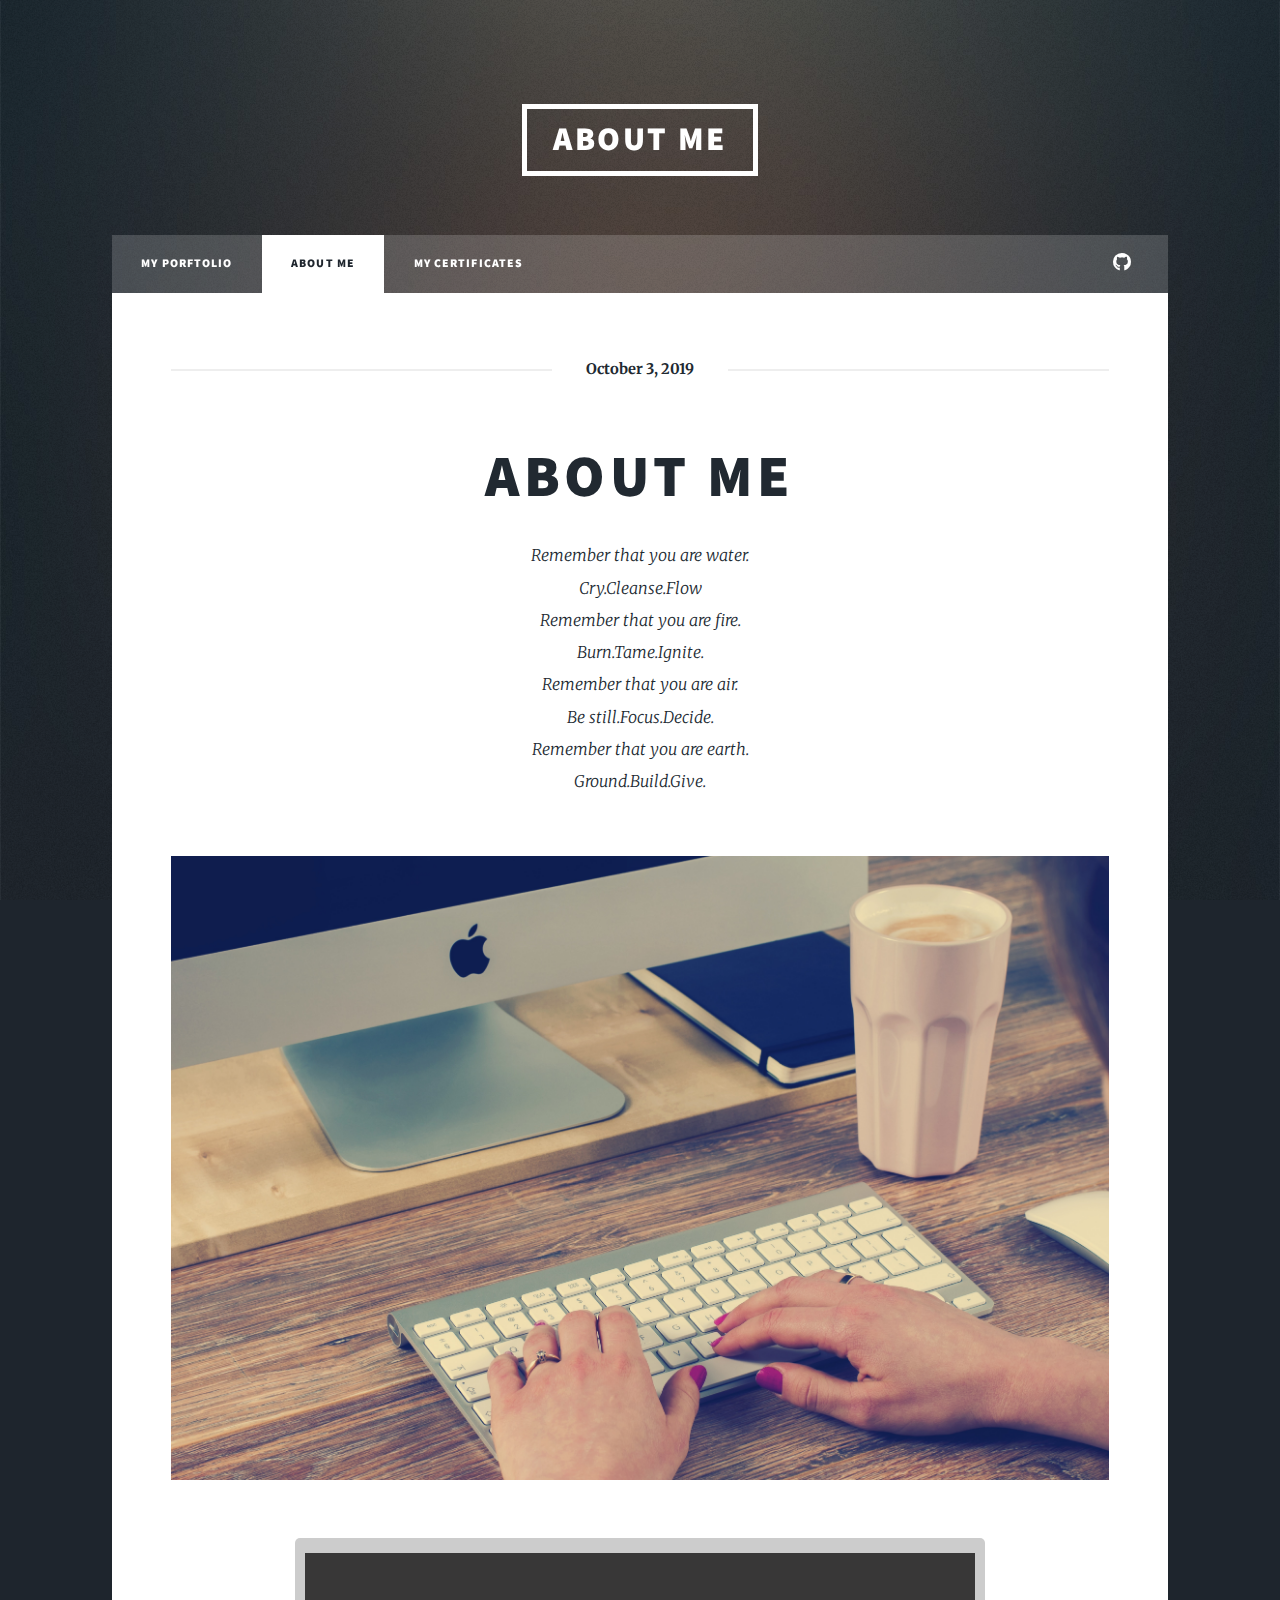
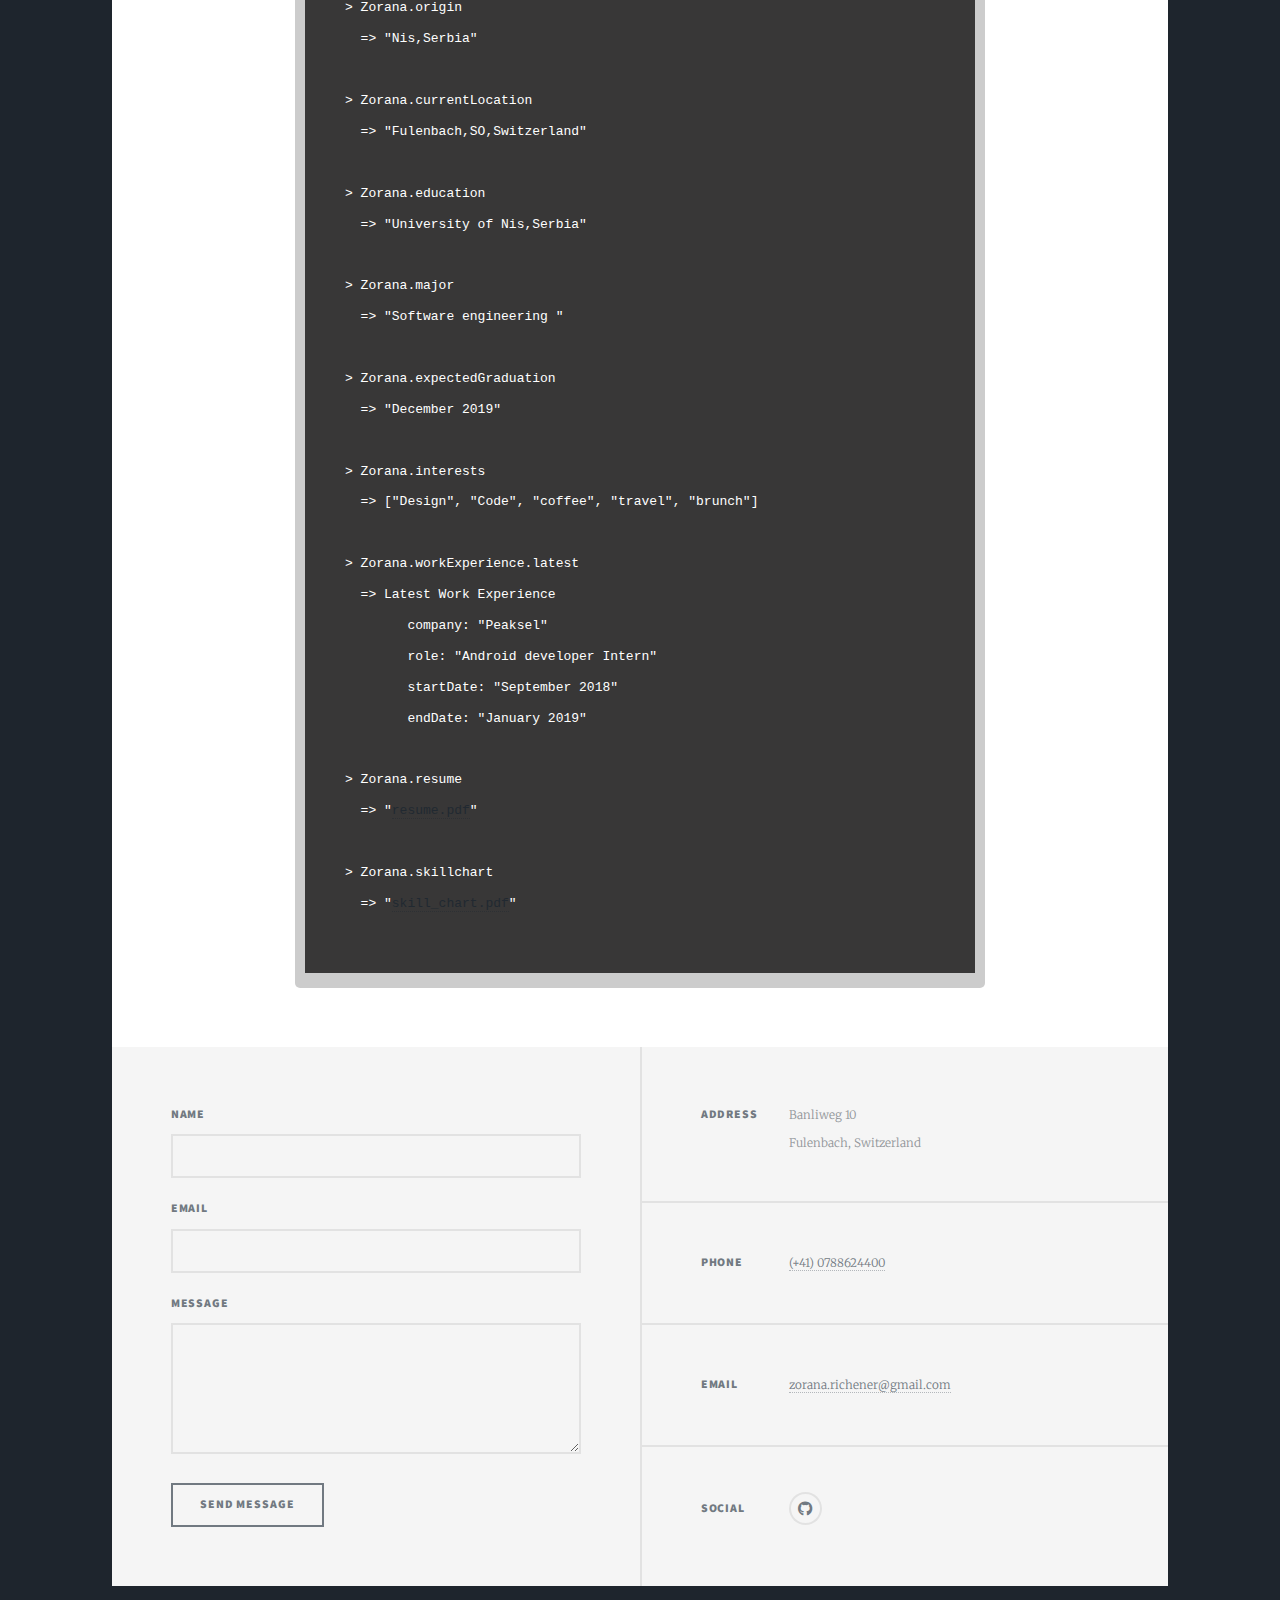
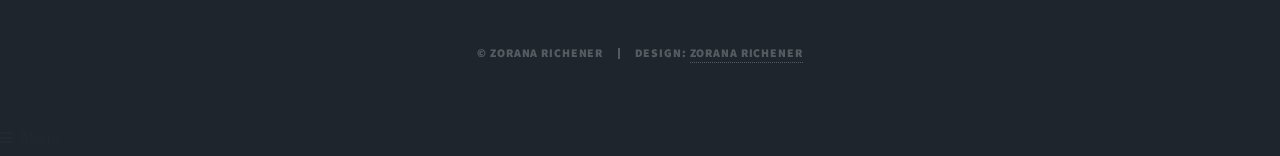
==== about_me.html @ 7bf9be94 "Add files via upload" ====
<!DOCTYPE HTML>

<html>
	<head>
		<title>About me</title>
		<meta charset="utf-8" />
		<meta name="viewport" content="width=device-width, initial-scale=1, user-scalable=no" />
		<link rel="stylesheet" href="assets/css/main.css" />
		<noscript><link rel="stylesheet" href="assets/css/noscript.css" /></noscript>
	</head>
	<body class="is-preload">

		<!-- Wrapper -->
			<div id="wrapper">

				<!-- Header -->
					<header id="header">
						<a href="index.html" class="logo">About me</a>
						
					</header>

				<!-- Nav -->
					<nav id="nav">
						<ul class="links">
							<li><a href="index.html">My Porftolio</a></li>
							<li class="active"><a href="about_me.html">About me</a></li>
							<li><a href="certificates.html">My certificates</a></li>
							
							
						</ul>
						<ul class="icons">
							
							<li><a href="https://github.com/ZoranaRichener" class="icon brands fa-github"><span class="label">GitHub</span></a></li>
						</ul>
					</nav>

				<!-- Main -->
					<div id="main">

						<!-- Post -->
							<section class="post">
								<header class="major">
									<span class="date">October 3, 2019</span>
									<h1>About me<br />
									</h1>
									
									<p>Remember that you are water.<br />
									Cry.Cleanse.Flow<br />
									Remember that you are fire.<br />
									Burn.Tame.Ignite.<br />
									Remember that you are air.<br />
									Be still.Focus.Decide.<br />
									Remember that you are earth.<br />
									Ground.Build.Give.<br />
									</p>
									
								</header>
								<div class="image main"><img src="images/main.jpg" alt="" /></div>
								
								
							   <!-- Console -->
					<div id="code">
						<div id="console">
							&gt; Zorana.origin<br/>
							<span class="answer">&nbsp;&nbsp;=&gt; "Nis,Serbia"<br/><br/></span>
							&gt; Zorana.currentLocation<br/>
							<span class="answer">&nbsp;&nbsp;=&gt; "Fulenbach,SO,Switzerland"<br/><br/></span>
							&gt; Zorana.education<br/>
							<span class="answer">&nbsp;&nbsp;=&gt; "University of Nis,Serbia"<br/><br/></span>
							&gt; Zorana.major<br/>
							<span class="answer">&nbsp;&nbsp;=&gt; "Software engineering "<br/><br/></span>
							&gt; Zorana.expectedGraduation<br/>
							<span class="answer">&nbsp;&nbsp;=&gt; "December 2019"<br/><br/></span>
							&gt; Zorana.interests<br/>
							<span class="answer">&nbsp;&nbsp;=&gt; ["Design", "Code", "coffee", "travel", "brunch"]<br/><br/></span>
							&gt; Zorana.workExperience.latest<br/>
							<span class="answer">&nbsp;&nbsp;=&gt; Latest Work Experience<br/>
												 &nbsp;&nbsp;&nbsp;&nbsp;&nbsp;&nbsp;&nbsp; company: "Peaksel"<br/>
												 &nbsp;&nbsp;&nbsp;&nbsp;&nbsp;&nbsp;&nbsp; role: "Android developer Intern"<br/>
												 &nbsp;&nbsp;&nbsp;&nbsp;&nbsp;&nbsp;&nbsp; startDate: "September 2018"<br/>
												 &nbsp;&nbsp;&nbsp;&nbsp;&nbsp;&nbsp;&nbsp; endDate: "January 2019"<br/>
							<br/></span>
							&gt; Zorana.resume<br/>
							<span class="answer">&nbsp;&nbsp;=&gt; "<a class="link" target="_blank" href="resume.pdf">resume.pdf</a>"<br/><br/></span>
							&gt; Zorana.skillchart<br/>
							<span class="answer">&nbsp;&nbsp;=&gt; "<a class="link" target="_blank" href="skillchartzoranarichener.pdf">skill_chart.pdf</a>"<br/><br/></span>
					
						</div>
					</div>
							</section>

				
							
							

			</div>

				<!-- Footer -->
					<footer id="footer">
						<section>
							<form method="post" action="#">
								<div class="fields">
									<div class="field">
										<label for="name">Name</label>
										<input type="text" name="name" id="name" />
									</div>
									<div class="field">
										<label for="email">Email</label>
										<input type="text" name="email" id="email" />
									</div>
									<div class="field">
										<label for="message">Message</label>
										<textarea name="message" id="message" rows="3"></textarea>
									</div>
								</div>
								<ul class="actions">
									<li><input type="submit" value="Send Message" /></li>
								</ul>
							</form>
						</section>
						<section class="split contact">
							<section class="alt">
								<h3>Address</h3>
								<p>Banliweg 10<br />
								Fulenbach, Switzerland</p>
							</section>
							<section>
								<h3>Phone</h3>
								<p><a href="#">(+41) 0788624400</a></p>
							</section>
							<section>
								<h3>Email</h3>
								<p><a href="#">zorana.richener@gmail.com</a></p>
							</section>
							<section>
								<h3>Social</h3>
								<ul class="icons alt">
									
							        <li><a href="https://github.com/ZoranaRichener" class="icon brands fa-github"><span class="label">GitHub</span></a></li>
								</ul>
							</section>
						</section>
					</footer>

				<!-- Copyright -->
					<div id="copyright">
						<ul><li>&copy; Zorana Richener</li><li>Design: <a href="#">Zorana Richener</a></li></ul>
					</div>

			</div>

		<!-- Scripts -->
			<script src="assets/js/jquery.min.js"></script>
			<script src="assets/js/jquery.scrollex.min.js"></script>
			<script src="assets/js/jquery.scrolly.min.js"></script>
			<script src="assets/js/browser.min.js"></script>
			<script src="assets/js/breakpoints.min.js"></script>
			<script src="assets/js/util.js"></script>
			<script src="assets/js/main.js"></script>

	</body>
</html>
---- assets/css/main.css ----
@import url(fontawesome-all.min.css);
@import url("https://fonts.googleapis.com/css?family=Merriweather:300,700,300italic,700italic|Source+Sans+Pro:900");



html, body, div, span, applet, object,
iframe, h1, h2, h3, h4, h5, h6, p, blockquote,
pre, a, abbr, acronym, address, big, cite,
code, del, dfn, em, img, ins, kbd, q, s, samp,
small, strike, strong, sub, sup, tt, var, b,
u, i, center, dl, dt, dd, ol, ul, li, fieldset,
form, label, legend, table, caption, tbody,
tfoot, thead, tr, th, td, article, aside,
canvas, details, embed, figure, figcaption,
footer, header, hgroup, menu, nav, output, ruby,
section, summary, time, mark, audio, video {
	margin: 0;
	padding: 0;
	border: 0;
	font-size: 100%;
	font: inherit;
	vertical-align: baseline;}

article, aside, details, figcaption, figure,
footer, header, hgroup, menu, nav, section {
	display: block;}

body {
	line-height: 1;
}

ol, ul {
	list-style: none;
}

blockquote, q {
	quotes: none;
}

	blockquote:before, blockquote:after, q:before, q:after {
		content: '';
		content: none;
	}

table {
	border-collapse: collapse;
	border-spacing: 0;
}

body {
	-webkit-text-size-adjust: none;
}

mark {
	background-color: transparent;
	color: inherit;
}

input::-moz-focus-inner {
	border: 0;
	padding: 0;
}


h2 {
  text-align: center;
}

input, select, textarea {
	-moz-appearance: none;
	-webkit-appearance: none;
	-ms-appearance: none;
	appearance: none;
}

/* Basic */

	@-ms-viewport {
		width: device-width;
	}

	body {
		-ms-overflow-style: scrollbar;
	}

	@media screen and (max-width: 480px) {

		html, body {
			min-width: 320px;
		}

	}

	html {
		box-sizing: border-box;
	}

	*, *:before, *:after {
		box-sizing: inherit;
	}

	body {
		background-color: #1e252d;
	}

		body.is-preload *, body.is-preload *:before, body.is-preload *:after {
			-moz-animation: none !important;
			-webkit-animation: none !important;
			-ms-animation: none !important;
			animation: none !important;
			-moz-transition: none !important;
			-webkit-transition: none !important;
			-ms-transition: none !important;
			transition: none !important;
		}

/* Type */

	html {
		font-size: 16pt;
	}

		@media screen and (max-width: 1680px) {

			html {
				font-size: 12pt;
			}

		}

		@media screen and (max-width: 1280px) {

			html {
				font-size: 11pt;
			}

		}

		@media screen and (max-width: 360px) {

			html {
				font-size: 10pt;
			}

		}

	body {
		color: #212931;
	}

	body, input, select, textarea {
		font-family: "Merriweather", Georgia, serif;
		font-weight: 300;
		font-size: 1rem;
		line-height: 2.375;
	}

	a {
		-moz-transition: color 0.2s ease-in-out, background-color 0.2s ease-in-out, border-color 0.2s ease-in-out, box-shadow 0.2s ease-in-out;
		-webkit-transition: color 0.2s ease-in-out, background-color 0.2s ease-in-out, border-color 0.2s ease-in-out, box-shadow 0.2s ease-in-out;
		-ms-transition: color 0.2s ease-in-out, background-color 0.2s ease-in-out, border-color 0.2s ease-in-out, box-shadow 0.2s ease-in-out;
		transition: color 0.2s ease-in-out, background-color 0.2s ease-in-out, border-color 0.2s ease-in-out, box-shadow 0.2s ease-in-out;
		border-bottom: dotted 1px;
		text-decoration: none;
	}

		a:hover {
			border-bottom-color: transparent;
		}

	strong, b {
		font-weight: 600;
	}

	em, i {
		font-style: italic;
	}

	p {
		text-align: justify;
		margin: 0 0 2rem 0;
	}

	h1, h2, h3, h4, h5, h6 {
		font-family: "Source Sans Pro", Helvetica, sans-serif;
		font-weight: 900;
		line-height: 1.5;
		letter-spacing: 0.075em;
		text-transform: uppercase;
		margin: 0 0 1rem 0;
	}

		h1 a, h2 a, h3 a, h4 a, h5 a, h6 a {
			border-bottom: 0;
			color: inherit;
			text-decoration: none;
		}

	h1 {
		font-size: 4rem;
		line-height: 1.1;
		margin: 0 0 2rem 0;
	}

	h2 {
		font-size: 1.75rem;
		line-height: 1.3;
		margin: 0 0 1.5rem 0;
	}

	h3 {
		font-size: 1.25rem;
		margin: 0 0 1.5rem 0;
	}

	h4 {
		font-size: 1rem;
	}

	h5 {
		font-size: 0.9rem;
	}

	h6 {
		font-size: 0.8rem;
	}

	sub {
		font-size: 0.8rem;
		position: relative;
		top: 0.5rem;
	}

	sup {
		font-size: 0.8rem;
		position: relative;
		top: -0.5rem;
	}

	blockquote {
		border-left: solid 4px;
		font-style: italic;
		margin: 0 0 2rem 0;
		padding: 0.5rem 0 0.5rem 2rem;
	}

	code {
		border: solid 2px;
		font-family: "Courier New", monospace;
		font-size: 0.9rem;
		margin: 0 0.25rem;
		padding: 0.25rem 0.65rem;
	}

	pre {
		-webkit-overflow-scrolling: touch;
		font-family: "Courier New", monospace;
		font-size: 0.9rem;
		margin: 0 0 2rem 0;
	}

		pre code {
			display: block;
			line-height: 1.75;
			padding: 1rem 1.5rem;
			overflow-x: auto;
		}

	hr {
		border: 0;
		border-bottom: solid 2px;
		margin: 3rem 0;
	}

		hr.major {
			margin: 5rem 0;
		}

	.align-left {
		text-align: left;
	}

	.align-center {
		text-align: center;
	}

	.align-right {
		text-align: right;
	}

	input, select, textarea {
		color: #212931;
	}

	a {
		color: #212931;
		border-bottom-color: rgba(33, 41, 49, 0.5);
	}

		a:hover {
			border-bottom-color: transparent;
			color: #18bfef !important;
		}

	strong, b {
		color: #212931;
	}

	h1, h2, h3, h4, h5, h6 {
		color: #212931;
	}

	blockquote {
		border-left-color: #eeeeee;
	}

	code {
		background: rgba(220, 220, 220, 0.25);
		border-color: #eeeeee;
	}

	hr {
		border-bottom-color: #eeeeee;
	}

/* Row */

	.row {
		display: flex;
		flex-wrap: wrap;
		box-sizing: border-box;
		align-items: stretch;
	}

		.row > * {
			box-sizing: border-box;
		}

		.row.gtr-uniform > * > :last-child {
			margin-bottom: 0;
		}

		.row.aln-left {
			justify-content: flex-start;
		}

		.row.aln-center {
			justify-content: center;
		}

		.row.aln-right {
			justify-content: flex-end;
		}

		.row.aln-top {
			align-items: flex-start;
		}

		.row.aln-middle {
			align-items: center;
		}

		.row.aln-bottom {
			align-items: flex-end;
		}

		.row > .imp {
			order: -1;
		}

		.row > .col-1 {
			width: 8.33333%;
		}

		.row > .off-1 {
			margin-left: 8.33333%;
		}

		.row > .col-2 {
			width: 16.66667%;
		}

		.row > .off-2 {
			margin-left: 16.66667%;
		}

		.row > .col-3 {
			width: 25%;
		}

		.row > .off-3 {
			margin-left: 25%;
		}

		.row > .col-4 {
			width: 33.33333%;
		}

		.row > .off-4 {
			margin-left: 33.33333%;
		}

		.row > .col-5 {
			width: 41.66667%;
		}

		.row > .off-5 {
			margin-left: 41.66667%;
		}

		.row > .col-6 {
			width: 50%;
		}

		.row > .off-6 {
			margin-left: 50%;
		}

		.row > .col-7 {
			width: 58.33333%;
		}

		.row > .off-7 {
			margin-left: 58.33333%;
		}

		.row > .col-8 {
			width: 66.66667%;
		}

		.row > .off-8 {
			margin-left: 66.66667%;
		}

		.row > .col-9 {
			width: 75%;
		}

		.row > .off-9 {
			margin-left: 75%;
		}

		.row > .col-10 {
			width: 83.33333%;
		}

		.row > .off-10 {
			margin-left: 83.33333%;
		}

		.row > .col-11 {
			width: 91.66667%;
		}

		.row > .off-11 {
			margin-left: 91.66667%;
		}

		.row > .col-12 {
			width: 100%;
		}

		.row > .off-12 {
			margin-left: 100%;
		}

		.row.gtr-0 {
			margin-top: 0;
			margin-left: 0rem;
		}

			.row.gtr-0 > * {
				padding: 0 0 0 0rem;
			}

			.row.gtr-0.gtr-uniform {
				margin-top: 0rem;
			}

				.row.gtr-0.gtr-uniform > * {
					padding-top: 0rem;
				}

		.row.gtr-25 {
			margin-top: 0;
			margin-left: -0.375rem;
		}

			.row.gtr-25 > * {
				padding: 0 0 0 0.375rem;
			}

			.row.gtr-25.gtr-uniform {
				margin-top: -0.375rem;
			}

				.row.gtr-25.gtr-uniform > * {
					padding-top: 0.375rem;
				}

		.row.gtr-50 {
			margin-top: 0;
			margin-left: -0.75rem;
		}

			.row.gtr-50 > * {
				padding: 0 0 0 0.75rem;
			}

			.row.gtr-50.gtr-uniform {
				margin-top: -0.75rem;
			}

				.row.gtr-50.gtr-uniform > * {
					padding-top: 0.75rem;
				}

		.row {
			margin-top: 0;
			margin-left: -1.5rem;
		}

			.row > * {
				padding: 0 0 0 1.5rem;
			}

			.row.gtr-uniform {
				margin-top: -1.5rem;
			}

				.row.gtr-uniform > * {
					padding-top: 1.5rem;
				}

		.row.gtr-150 {
			margin-top: 0;
			margin-left: -2.25rem;
		}

			.row.gtr-150 > * {
				padding: 0 0 0 2.25rem;
			}

			.row.gtr-150.gtr-uniform {
				margin-top: -2.25rem;
			}

				.row.gtr-150.gtr-uniform > * {
					padding-top: 2.25rem;
				}

		.row.gtr-200 {
			margin-top: 0;
			margin-left: -3rem;
		}

			.row.gtr-200 > * {
				padding: 0 0 0 3rem;
			}

			.row.gtr-200.gtr-uniform {
				margin-top: -3rem;
			}

				.row.gtr-200.gtr-uniform > * {
					padding-top: 3rem;
				}

		@media screen and (max-width: 1680px) {

			.row {
				display: flex;
				flex-wrap: wrap;
				box-sizing: border-box;
				align-items: stretch;
			}

				.row > * {
					box-sizing: border-box;
				}

				.row.gtr-uniform > * > :last-child {
					margin-bottom: 0;
				}

				.row.aln-left {
					justify-content: flex-start;
				}

				.row.aln-center {
					justify-content: center;
				}

				.row.aln-right {
					justify-content: flex-end;
				}

				.row.aln-top {
					align-items: flex-start;
				}

				.row.aln-middle {
					align-items: center;
				}

				.row.aln-bottom {
					align-items: flex-end;
				}

				.row > .imp-xlarge {
					order: -1;
				}

				.row > .col-1-xlarge {
					width: 8.33333%;
				}

				.row > .off-1-xlarge {
					margin-left: 8.33333%;
				}

				.row > .col-2-xlarge {
					width: 16.66667%;
				}

				.row > .off-2-xlarge {
					margin-left: 16.66667%;
				}

				.row > .col-3-xlarge {
					width: 25%;
				}

				.row > .off-3-xlarge {
					margin-left: 25%;
				}

				.row > .col-4-xlarge {
					width: 33.33333%;
				}

				.row > .off-4-xlarge {
					margin-left: 33.33333%;
				}

				.row > .col-5-xlarge {
					width: 41.66667%;
				}

				.row > .off-5-xlarge {
					margin-left: 41.66667%;
				}

				.row > .col-6-xlarge {
					width: 50%;
				}

				.row > .off-6-xlarge {
					margin-left: 50%;
				}

				.row > .col-7-xlarge {
					width: 58.33333%;
				}

				.row > .off-7-xlarge {
					margin-left: 58.33333%;
				}

				.row > .col-8-xlarge {
					width: 66.66667%;
				}

				.row > .off-8-xlarge {
					margin-left: 66.66667%;
				}

				.row > .col-9-xlarge {
					width: 75%;
				}

				.row > .off-9-xlarge {
					margin-left: 75%;
				}

				.row > .col-10-xlarge {
					width: 83.33333%;
				}

				.row > .off-10-xlarge {
					margin-left: 83.33333%;
				}

				.row > .col-11-xlarge {
					width: 91.66667%;
				}

				.row > .off-11-xlarge {
					margin-left: 91.66667%;
				}

				.row > .col-12-xlarge {
					width: 100%;
				}

				.row > .off-12-xlarge {
					margin-left: 100%;
				}

				.row.gtr-0 {
					margin-top: 0;
					margin-left: 0rem;
				}

					.row.gtr-0 > * {
						padding: 0 0 0 0rem;
					}

					.row.gtr-0.gtr-uniform {
						margin-top: 0rem;
					}

						.row.gtr-0.gtr-uniform > * {
							padding-top: 0rem;
						}

				.row.gtr-25 {
					margin-top: 0;
					margin-left: -0.375rem;
				}

					.row.gtr-25 > * {
						padding: 0 0 0 0.375rem;
					}

					.row.gtr-25.gtr-uniform {
						margin-top: -0.375rem;
					}

						.row.gtr-25.gtr-uniform > * {
							padding-top: 0.375rem;
						}

				.row.gtr-50 {
					margin-top: 0;
					margin-left: -0.75rem;
				}

					.row.gtr-50 > * {
						padding: 0 0 0 0.75rem;
					}

					.row.gtr-50.gtr-uniform {
						margin-top: -0.75rem;
					}

						.row.gtr-50.gtr-uniform > * {
							padding-top: 0.75rem;
						}

				.row {
					margin-top: 0;
					margin-left: -1.5rem;
				}

					.row > * {
						padding: 0 0 0 1.5rem;
					}

					.row.gtr-uniform {
						margin-top: -1.5rem;
					}

						.row.gtr-uniform > * {
							padding-top: 1.5rem;
						}

				.row.gtr-150 {
					margin-top: 0;
					margin-left: -2.25rem;
				}

					.row.gtr-150 > * {
						padding: 0 0 0 2.25rem;
					}

					.row.gtr-150.gtr-uniform {
						margin-top: -2.25rem;
					}

						.row.gtr-150.gtr-uniform > * {
							padding-top: 2.25rem;
						}

				.row.gtr-200 {
					margin-top: 0;
					margin-left: -3rem;
				}

					.row.gtr-200 > * {
						padding: 0 0 0 3rem;
					}

					.row.gtr-200.gtr-uniform {
						margin-top: -3rem;
					}

						.row.gtr-200.gtr-uniform > * {
							padding-top: 3rem;
						}

		}

		@media screen and (max-width: 1280px) {

			.row {
				display: flex;
				flex-wrap: wrap;
				box-sizing: border-box;
				align-items: stretch;
			}

				.row > * {
					box-sizing: border-box;
				}

				.row.gtr-uniform > * > :last-child {
					margin-bottom: 0;
				}

				.row.aln-left {
					justify-content: flex-start;
				}

				.row.aln-center {
					justify-content: center;
				}

				.row.aln-right {
					justify-content: flex-end;
				}

				.row.aln-top {
					align-items: flex-start;
				}

				.row.aln-middle {
					align-items: center;
				}

				.row.aln-bottom {
					align-items: flex-end;
				}

				.row > .imp-large {
					order: -1;
				}

				.row > .col-1-large {
					width: 8.33333%;
				}

				.row > .off-1-large {
					margin-left: 8.33333%;
				}

				.row > .col-2-large {
					width: 16.66667%;
				}

				.row > .off-2-large {
					margin-left: 16.66667%;
				}

				.row > .col-3-large {
					width: 25%;
				}

				.row > .off-3-large {
					margin-left: 25%;
				}

				.row > .col-4-large {
					width: 33.33333%;
				}

				.row > .off-4-large {
					margin-left: 33.33333%;
				}

				.row > .col-5-large {
					width: 41.66667%;
				}

				.row > .off-5-large {
					margin-left: 41.66667%;
				}

				.row > .col-6-large {
					width: 50%;
				}

				.row > .off-6-large {
					margin-left: 50%;
				}

				.row > .col-7-large {
					width: 58.33333%;
				}

				.row > .off-7-large {
					margin-left: 58.33333%;
				}

				.row > .col-8-large {
					width: 66.66667%;
				}

				.row > .off-8-large {
					margin-left: 66.66667%;
				}

				.row > .col-9-large {
					width: 75%;
				}

				.row > .off-9-large {
					margin-left: 75%;
				}

				.row > .col-10-large {
					width: 83.33333%;
				}

				.row > .off-10-large {
					margin-left: 83.33333%;
				}

				.row > .col-11-large {
					width: 91.66667%;
				}

				.row > .off-11-large {
					margin-left: 91.66667%;
				}

				.row > .col-12-large {
					width: 100%;
				}

				.row > .off-12-large {
					margin-left: 100%;
				}

				.row.gtr-0 {
					margin-top: 0;
					margin-left: 0rem;
				}

					.row.gtr-0 > * {
						padding: 0 0 0 0rem;
					}

					.row.gtr-0.gtr-uniform {
						margin-top: 0rem;
					}

						.row.gtr-0.gtr-uniform > * {
							padding-top: 0rem;
						}

				.row.gtr-25 {
					margin-top: 0;
					margin-left: -0.375rem;
				}

					.row.gtr-25 > * {
						padding: 0 0 0 0.375rem;
					}

					.row.gtr-25.gtr-uniform {
						margin-top: -0.375rem;
					}

						.row.gtr-25.gtr-uniform > * {
							padding-top: 0.375rem;
						}

				.row.gtr-50 {
					margin-top: 0;
					margin-left: -0.75rem;
				}

					.row.gtr-50 > * {
						padding: 0 0 0 0.75rem;
					}

					.row.gtr-50.gtr-uniform {
						margin-top: -0.75rem;
					}

						.row.gtr-50.gtr-uniform > * {
							padding-top: 0.75rem;
						}

				.row {
					margin-top: 0;
					margin-left: -1.5rem;
				}

					.row > * {
						padding: 0 0 0 1.5rem;
					}

					.row.gtr-uniform {
						margin-top: -1.5rem;
					}

						.row.gtr-uniform > * {
							padding-top: 1.5rem;
						}

				.row.gtr-150 {
					margin-top: 0;
					margin-left: -2.25rem;
				}

					.row.gtr-150 > * {
						padding: 0 0 0 2.25rem;
					}

					.row.gtr-150.gtr-uniform {
						margin-top: -2.25rem;
					}

						.row.gtr-150.gtr-uniform > * {
							padding-top: 2.25rem;
						}

				.row.gtr-200 {
					margin-top: 0;
					margin-left: -3rem;
				}

					.row.gtr-200 > * {
						padding: 0 0 0 3rem;
					}

					.row.gtr-200.gtr-uniform {
						margin-top: -3rem;
					}

						.row.gtr-200.gtr-uniform > * {
							padding-top: 3rem;
						}

		}

		@media screen and (max-width: 980px) {

			.row {
				display: flex;
				flex-wrap: wrap;
				box-sizing: border-box;
				align-items: stretch;
			}

				.row > * {
					box-sizing: border-box;
				}

				.row.gtr-uniform > * > :last-child {
					margin-bottom: 0;
				}

				.row.aln-left {
					justify-content: flex-start;
				}

				.row.aln-center {
					justify-content: center;
				}

				.row.aln-right {
					justify-content: flex-end;
				}

				.row.aln-top {
					align-items: flex-start;
				}

				.row.aln-middle {
					align-items: center;
				}

				.row.aln-bottom {
					align-items: flex-end;
				}

				.row > .imp-medium {
					order: -1;
				}

				.row > .col-1-medium {
					width: 8.33333%;
				}

				.row > .off-1-medium {
					margin-left: 8.33333%;
				}

				.row > .col-2-medium {
					width: 16.66667%;
				}

				.row > .off-2-medium {
					margin-left: 16.66667%;
				}

				.row > .col-3-medium {
					width: 25%;
				}

				.row > .off-3-medium {
					margin-left: 25%;
				}

				.row > .col-4-medium {
					width: 33.33333%;
				}

				.row > .off-4-medium {
					margin-left: 33.33333%;
				}

				.row > .col-5-medium {
					width: 41.66667%;
				}

				.row > .off-5-medium {
					margin-left: 41.66667%;
				}

				.row > .col-6-medium {
					width: 50%;
				}

				.row > .off-6-medium {
					margin-left: 50%;
				}

				.row > .col-7-medium {
					width: 58.33333%;
				}

				.row > .off-7-medium {
					margin-left: 58.33333%;
				}

				.row > .col-8-medium {
					width: 66.66667%;
				}

				.row > .off-8-medium {
					margin-left: 66.66667%;
				}

				.row > .col-9-medium {
					width: 75%;
				}

				.row > .off-9-medium {
					margin-left: 75%;
				}

				.row > .col-10-medium {
					width: 83.33333%;
				}

				.row > .off-10-medium {
					margin-left: 83.33333%;
				}

				.row > .col-11-medium {
					width: 91.66667%;
				}

				.row > .off-11-medium {
					margin-left: 91.66667%;
				}

				.row > .col-12-medium {
					width: 100%;
				}

				.row > .off-12-medium {
					margin-left: 100%;
				}

				.row.gtr-0 {
					margin-top: 0;
					margin-left: 0rem;
				}

					.row.gtr-0 > * {
						padding: 0 0 0 0rem;
					}

					.row.gtr-0.gtr-uniform {
						margin-top: 0rem;
					}

						.row.gtr-0.gtr-uniform > * {
							padding-top: 0rem;
						}

				.row.gtr-25 {
					margin-top: 0;
					margin-left: -0.375rem;
				}

					.row.gtr-25 > * {
						padding: 0 0 0 0.375rem;
					}

					.row.gtr-25.gtr-uniform {
						margin-top: -0.375rem;
					}

						.row.gtr-25.gtr-uniform > * {
							padding-top: 0.375rem;
						}

				.row.gtr-50 {
					margin-top: 0;
					margin-left: -0.75rem;
				}

					.row.gtr-50 > * {
						padding: 0 0 0 0.75rem;
					}

					.row.gtr-50.gtr-uniform {
						margin-top: -0.75rem;
					}

						.row.gtr-50.gtr-uniform > * {
							padding-top: 0.75rem;
						}

				.row {
					margin-top: 0;
					margin-left: -1.5rem;
				}

					.row > * {
						padding: 0 0 0 1.5rem;
					}

					.row.gtr-uniform {
						margin-top: -1.5rem;
					}

						.row.gtr-uniform > * {
							padding-top: 1.5rem;
						}

				.row.gtr-150 {
					margin-top: 0;
					margin-left: -2.25rem;
				}

					.row.gtr-150 > * {
						padding: 0 0 0 2.25rem;
					}

					.row.gtr-150.gtr-uniform {
						margin-top: -2.25rem;
					}

						.row.gtr-150.gtr-uniform > * {
							padding-top: 2.25rem;
						}

				.row.gtr-200 {
					margin-top: 0;
					margin-left: -3rem;
				}

					.row.gtr-200 > * {
						padding: 0 0 0 3rem;
					}

					.row.gtr-200.gtr-uniform {
						margin-top: -3rem;
					}

						.row.gtr-200.gtr-uniform > * {
							padding-top: 3rem;
						}

		}

		@media screen and (max-width: 736px) {

			.row {
				display: flex;
				flex-wrap: wrap;
				box-sizing: border-box;
				align-items: stretch;
			}

				.row > * {
					box-sizing: border-box;
				}

				.row.gtr-uniform > * > :last-child {
					margin-bottom: 0;
				}

				.row.aln-left {
					justify-content: flex-start;
				}

				.row.aln-center {
					justify-content: center;
				}

				.row.aln-right {
					justify-content: flex-end;
				}

				.row.aln-top {
					align-items: flex-start;
				}

				.row.aln-middle {
					align-items: center;
				}

				.row.aln-bottom {
					align-items: flex-end;
				}

				.row > .imp-small {
					order: -1;
				}

				.row > .col-1-small {
					width: 8.33333%;
				}

				.row > .off-1-small {
					margin-left: 8.33333%;
				}

				.row > .col-2-small {
					width: 16.66667%;
				}

				.row > .off-2-small {
					margin-left: 16.66667%;
				}

				.row > .col-3-small {
					width: 25%;
				}

				.row > .off-3-small {
					margin-left: 25%;
				}

				.row > .col-4-small {
					width: 33.33333%;
				}

				.row > .off-4-small {
					margin-left: 33.33333%;
				}

				.row > .col-5-small {
					width: 41.66667%;
				}

				.row > .off-5-small {
					margin-left: 41.66667%;
				}

				.row > .col-6-small {
					width: 50%;
				}

				.row > .off-6-small {
					margin-left: 50%;
				}

				.row > .col-7-small {
					width: 58.33333%;
				}

				.row > .off-7-small {
					margin-left: 58.33333%;
				}

				.row > .col-8-small {
					width: 66.66667%;
				}

				.row > .off-8-small {
					margin-left: 66.66667%;
				}

				.row > .col-9-small {
					width: 75%;
				}

				.row > .off-9-small {
					margin-left: 75%;
				}

				.row > .col-10-small {
					width: 83.33333%;
				}

				.row > .off-10-small {
					margin-left: 83.33333%;
				}

				.row > .col-11-small {
					width: 91.66667%;
				}

				.row > .off-11-small {
					margin-left: 91.66667%;
				}

				.row > .col-12-small {
					width: 100%;
				}

				.row > .off-12-small {
					margin-left: 100%;
				}

				.row.gtr-0 {
					margin-top: 0;
					margin-left: 0rem;
				}

					.row.gtr-0 > * {
						padding: 0 0 0 0rem;
					}

					.row.gtr-0.gtr-uniform {
						margin-top: 0rem;
					}

						.row.gtr-0.gtr-uniform > * {
							padding-top: 0rem;
						}

				.row.gtr-25 {
					margin-top: 0;
					margin-left: -0.375rem;
				}

					.row.gtr-25 > * {
						padding: 0 0 0 0.375rem;
					}

					.row.gtr-25.gtr-uniform {
						margin-top: -0.375rem;
					}

						.row.gtr-25.gtr-uniform > * {
							padding-top: 0.375rem;
						}

				.row.gtr-50 {
					margin-top: 0;
					margin-left: -0.75rem;
				}

					.row.gtr-50 > * {
						padding: 0 0 0 0.75rem;
					}

					.row.gtr-50.gtr-uniform {
						margin-top: -0.75rem;
					}

						.row.gtr-50.gtr-uniform > * {
							padding-top: 0.75rem;
						}

				.row {
					margin-top: 0;
					margin-left: -1.5rem;
				}

					.row > * {
						padding: 0 0 0 1.5rem;
					}

					.row.gtr-uniform {
						margin-top: -1.5rem;
					}

						.row.gtr-uniform > * {
							padding-top: 1.5rem;
						}

				.row.gtr-150 {
					margin-top: 0;
					margin-left: -2.25rem;
				}

					.row.gtr-150 > * {
						padding: 0 0 0 2.25rem;
					}

					.row.gtr-150.gtr-uniform {
						margin-top: -2.25rem;
					}

						.row.gtr-150.gtr-uniform > * {
							padding-top: 2.25rem;
						}

				.row.gtr-200 {
					margin-top: 0;
					margin-left: -3rem;
				}

					.row.gtr-200 > * {
						padding: 0 0 0 3rem;
					}

					.row.gtr-200.gtr-uniform {
						margin-top: -3rem;
					}

						.row.gtr-200.gtr-uniform > * {
							padding-top: 3rem;
						}

		}

		@media screen and (max-width: 480px) {

			.row {
				display: flex;
				flex-wrap: wrap;
				box-sizing: border-box;
				align-items: stretch;
			}

				.row > * {
					box-sizing: border-box;
				}

				.row.gtr-uniform > * > :last-child {
					margin-bottom: 0;
				}

				.row.aln-left {
					justify-content: flex-start;
				}

				.row.aln-center {
					justify-content: center;
				}

				.row.aln-right {
					justify-content: flex-end;
				}

				.row.aln-top {
					align-items: flex-start;
				}

				.row.aln-middle {
					align-items: center;
				}

				.row.aln-bottom {
					align-items: flex-end;
				}

				.row > .imp-xsmall {
					order: -1;
				}

				.row > .col-1-xsmall {
					width: 8.33333%;
				}

				.row > .off-1-xsmall {
					margin-left: 8.33333%;
				}

				.row > .col-2-xsmall {
					width: 16.66667%;
				}

				.row > .off-2-xsmall {
					margin-left: 16.66667%;
				}

				.row > .col-3-xsmall {
					width: 25%;
				}

				.row > .off-3-xsmall {
					margin-left: 25%;
				}

				.row > .col-4-xsmall {
					width: 33.33333%;
				}

				.row > .off-4-xsmall {
					margin-left: 33.33333%;
				}

				.row > .col-5-xsmall {
					width: 41.66667%;
				}

				.row > .off-5-xsmall {
					margin-left: 41.66667%;
				}

				.row > .col-6-xsmall {
					width: 50%;
				}

				.row > .off-6-xsmall {
					margin-left: 50%;
				}

				.row > .col-7-xsmall {
					width: 58.33333%;
				}

				.row > .off-7-xsmall {
					margin-left: 58.33333%;
				}

				.row > .col-8-xsmall {
					width: 66.66667%;
				}

				.row > .off-8-xsmall {
					margin-left: 66.66667%;
				}

				.row > .col-9-xsmall {
					width: 75%;
				}

				.row > .off-9-xsmall {
					margin-left: 75%;
				}

				.row > .col-10-xsmall {
					width: 83.33333%;
				}

				.row > .off-10-xsmall {
					margin-left: 83.33333%;
				}

				.row > .col-11-xsmall {
					width: 91.66667%;
				}

				.row > .off-11-xsmall {
					margin-left: 91.66667%;
				}

				.row > .col-12-xsmall {
					width: 100%;
				}

				.row > .off-12-xsmall {
					margin-left: 100%;
				}

				.row.gtr-0 {
					margin-top: 0;
					margin-left: 0rem;
				}

					.row.gtr-0 > * {
						padding: 0 0 0 0rem;
					}

					.row.gtr-0.gtr-uniform {
						margin-top: 0rem;
					}

						.row.gtr-0.gtr-uniform > * {
							padding-top: 0rem;
						}

				.row.gtr-25 {
					margin-top: 0;
					margin-left: -0.375rem;
				}

					.row.gtr-25 > * {
						padding: 0 0 0 0.375rem;
					}

					.row.gtr-25.gtr-uniform {
						margin-top: -0.375rem;
					}

						.row.gtr-25.gtr-uniform > * {
							padding-top: 0.375rem;
						}

				.row.gtr-50 {
					margin-top: 0;
					margin-left: -0.75rem;
				}

					.row.gtr-50 > * {
						padding: 0 0 0 0.75rem;
					}

					.row.gtr-50.gtr-uniform {
						margin-top: -0.75rem;
					}

						.row.gtr-50.gtr-uniform > * {
							padding-top: 0.75rem;
						}

				.row {
					margin-top: 0;
					margin-left: -1.5rem;
				}

					.row > * {
						padding: 0 0 0 1.5rem;
					}

					.row.gtr-uniform {
						margin-top: -1.5rem;
					}

						.row.gtr-uniform > * {
							padding-top: 1.5rem;
						}

				.row.gtr-150 {
					margin-top: 0;
					margin-left: -2.25rem;
				}

					.row.gtr-150 > * {
						padding: 0 0 0 2.25rem;
					}

					.row.gtr-150.gtr-uniform {
						margin-top: -2.25rem;
					}

						.row.gtr-150.gtr-uniform > * {
							padding-top: 2.25rem;
						}

				.row.gtr-200 {
					margin-top: 0;
					margin-left: -3rem;
				}

					.row.gtr-200 > * {
						padding: 0 0 0 3rem;
					}

					.row.gtr-200.gtr-uniform {
						margin-top: -3rem;
					}

						.row.gtr-200.gtr-uniform > * {
							padding-top: 3rem;
						}

		}

		@media screen and (max-width: 360px) {

			.row {
				display: flex;
				flex-wrap: wrap;
				box-sizing: border-box;
				align-items: stretch;
			}

				.row > * {
					box-sizing: border-box;
				}

				.row.gtr-uniform > * > :last-child {
					margin-bottom: 0;
				}

				.row.aln-left {
					justify-content: flex-start;
				}

				.row.aln-center {
					justify-content: center;
				}

				.row.aln-right {
					justify-content: flex-end;
				}

				.row.aln-top {
					align-items: flex-start;
				}

				.row.aln-middle {
					align-items: center;
				}

				.row.aln-bottom {
					align-items: flex-end;
				}

				.row > .imp-xxsmall {
					order: -1;
				}

				.row > .col-1-xxsmall {
					width: 8.33333%;
				}

				.row > .off-1-xxsmall {
					margin-left: 8.33333%;
				}

				.row > .col-2-xxsmall {
					width: 16.66667%;
				}

				.row > .off-2-xxsmall {
					margin-left: 16.66667%;
				}

				.row > .col-3-xxsmall {
					width: 25%;
				}

				.row > .off-3-xxsmall {
					margin-left: 25%;
				}

				.row > .col-4-xxsmall {
					width: 33.33333%;
				}

				.row > .off-4-xxsmall {
					margin-left: 33.33333%;
				}

				.row > .col-5-xxsmall {
					width: 41.66667%;
				}

				.row > .off-5-xxsmall {
					margin-left: 41.66667%;
				}

				.row > .col-6-xxsmall {
					width: 50%;
				}

				.row > .off-6-xxsmall {
					margin-left: 50%;
				}

				.row > .col-7-xxsmall {
					width: 58.33333%;
				}

				.row > .off-7-xxsmall {
					margin-left: 58.33333%;
				}

				.row > .col-8-xxsmall {
					width: 66.66667%;
				}

				.row > .off-8-xxsmall {
					margin-left: 66.66667%;
				}

				.row > .col-9-xxsmall {
					width: 75%;
				}

				.row > .off-9-xxsmall {
					margin-left: 75%;
				}

				.row > .col-10-xxsmall {
					width: 83.33333%;
				}

				.row > .off-10-xxsmall {
					margin-left: 83.33333%;
				}

				.row > .col-11-xxsmall {
					width: 91.66667%;
				}

				.row > .off-11-xxsmall {
					margin-left: 91.66667%;
				}

				.row > .col-12-xxsmall {
					width: 100%;
				}

				.row > .off-12-xxsmall {
					margin-left: 100%;
				}

				.row.gtr-0 {
					margin-top: 0;
					margin-left: 0rem;
				}

					.row.gtr-0 > * {
						padding: 0 0 0 0rem;
					}

					.row.gtr-0.gtr-uniform {
						margin-top: 0rem;
					}

						.row.gtr-0.gtr-uniform > * {
							padding-top: 0rem;
						}

				.row.gtr-25 {
					margin-top: 0;
					margin-left: -0.375rem;
				}

					.row.gtr-25 > * {
						padding: 0 0 0 0.375rem;
					}

					.row.gtr-25.gtr-uniform {
						margin-top: -0.375rem;
					}

						.row.gtr-25.gtr-uniform > * {
							padding-top: 0.375rem;
						}

				.row.gtr-50 {
					margin-top: 0;
					margin-left: -0.75rem;
				}

					.row.gtr-50 > * {
						padding: 0 0 0 0.75rem;
					}

					.row.gtr-50.gtr-uniform {
						margin-top: -0.75rem;
					}

						.row.gtr-50.gtr-uniform > * {
							padding-top: 0.75rem;
						}

				.row {
					margin-top: 0;
					margin-left: -1.5rem;
				}

					.row > * {
						padding: 0 0 0 1.5rem;
					}

					.row.gtr-uniform {
						margin-top: -1.5rem;
					}

						.row.gtr-uniform > * {
							padding-top: 1.5rem;
						}

				.row.gtr-150 {
					margin-top: 0;
					margin-left: -2.25rem;
				}

					.row.gtr-150 > * {
						padding: 0 0 0 2.25rem;
					}

					.row.gtr-150.gtr-uniform {
						margin-top: -2.25rem;
					}

						.row.gtr-150.gtr-uniform > * {
							padding-top: 2.25rem;
						}

				.row.gtr-200 {
					margin-top: 0;
					margin-left: -3rem;
				}

					.row.gtr-200 > * {
						padding: 0 0 0 3rem;
					}

					.row.gtr-200.gtr-uniform {
						margin-top: -3rem;
					}

						.row.gtr-200.gtr-uniform > * {
							padding-top: 3rem;
						}

		}

/* Box */

	.box {
		border: solid 2px;
		margin-bottom: 2rem;
		padding: 1.5rem;
	}

		.box > :last-child,
		.box > :last-child > :last-child,
		.box > :last-child > :last-child > :last-child {
			margin-bottom: 0;
		}

		.box.alt {
			border: 0;
			border-radius: 0;
			padding: 0;
		}

	.box {
		border-color: #eeeeee;
	}

/* Button */

	input[type="submit"],
	input[type="reset"],
	input[type="button"],
	button,
	.button {
		-moz-appearance: none;
		-webkit-appearance: none;
		-ms-appearance: none;
		appearance: none;
		-moz-transition: background-color 0.2s ease-in-out, box-shadow 0.2s ease-in-out, color 0.2s ease-in-out;
		-webkit-transition: background-color 0.2s ease-in-out, box-shadow 0.2s ease-in-out, color 0.2s ease-in-out;
		-ms-transition: background-color 0.2s ease-in-out, box-shadow 0.2s ease-in-out, color 0.2s ease-in-out;
		transition: background-color 0.2s ease-in-out, box-shadow 0.2s ease-in-out, color 0.2s ease-in-out;
		border: 0;
		border-radius: 0;
		cursor: pointer;
		display: inline-block;
		font-family: "Source Sans Pro", Helvetica, sans-serif;
		font-size: 0.8rem;
		font-weight: 900;
		letter-spacing: 0.075em;
		height: 3rem;
		line-height: 3rem;
		padding: 0 2rem;
		text-align: center;
		text-decoration: none;
		text-transform: uppercase;
		white-space: nowrap;
	}

		input[type="submit"].icon:before,
		input[type="reset"].icon:before,
		input[type="button"].icon:before,
		button.icon:before,
		.button.icon:before {
			margin-right: 0.5rem;
		}

		input[type="submit"].icon.solo,
		input[type="reset"].icon.solo,
		input[type="button"].icon.solo,
		button.icon.solo,
		.button.icon.solo {
			position: relative;
			width: 4rem;
			height: 4rem;
			line-height: 4rem;
			border-radius: 4rem;
			text-indent: 4rem;
			overflow: hidden;
			padding: 0;
			white-space: nowrap;
		}

			input[type="submit"].icon.solo:before,
			input[type="reset"].icon.solo:before,
			input[type="button"].icon.solo:before,
			button.icon.solo:before,
			.button.icon.solo:before {
				position: absolute;
				display: block;
				top: 0;
				left: 0;
				width: inherit;
				height: inherit;
				line-height: inherit;
				font-size: 1.25rem;
				margin-right: 0;
				text-align: center;
				text-indent: 0;
			}

		input[type="submit"].fit,
		input[type="reset"].fit,
		input[type="button"].fit,
		button.fit,
		.button.fit {
			width: 100%;
		}

		input[type="submit"].small,
		input[type="reset"].small,
		input[type="button"].small,
		button.small,
		.button.small {
			font-size: 0.7rem;
			height: 2.5rem;
			line-height: 2.5rem;
			padding: 0 1.5rem;
		}

		input[type="submit"].large,
		input[type="reset"].large,
		input[type="button"].large,
		button.large,
		.button.large {
			font-size: 0.9rem;
			height: 3.5rem;
			line-height: 3.5rem;
			padding: 0 2.75rem;
		}

		@media screen and (max-width: 980px) {

			input[type="submit"],
			input[type="reset"],
			input[type="button"],
			button,
			.button {
				font-size: 0.9rem;
				height: 3.25rem;
				line-height: 3.25rem;
			}

				input[type="submit"].large,
				input[type="reset"].large,
				input[type="button"].large,
				button.large,
				.button.large {
					font-size: 1rem;
					height: 3.75rem;
					line-height: 3.75rem;
				}

		}

		input[type="submit"].disabled, input[type="submit"]:disabled,
		input[type="reset"].disabled,
		input[type="reset"]:disabled,
		input[type="button"].disabled,
		input[type="button"]:disabled,
		button.disabled,
		button:disabled,
		.button.disabled,
		.button:disabled {
			pointer-events: none;
			opacity: 0.25;
		}

	input[type="submit"],
	input[type="reset"],
	input[type="button"],
	button,
	.button {
		background-color: transparent;
		box-shadow: inset 0 0 0 2px #212931;
		color: #212931 !important;
	}

		input[type="submit"]:hover,
		input[type="reset"]:hover,
		input[type="button"]:hover,
		button:hover,
		.button:hover {
			box-shadow: inset 0 0 0 2px #18bfef;
			color: #18bfef !important;
		}

		input[type="submit"].primary,
		input[type="reset"].primary,
		input[type="button"].primary,
		button.primary,
		.button.primary {
			background-color: #212931;
			box-shadow: none;
			color: #ffffff !important;
		}

			input[type="submit"].primary:hover,
			input[type="reset"].primary:hover,
			input[type="button"].primary:hover,
			button.primary:hover,
			.button.primary:hover {
				background-color: #18bfef;
			}

/* Form */

	form {
		margin: 0 0 2rem 0;
	}

		form > :last-child {
			margin-bottom: 0;
		}

		form > .fields {
			display: -moz-flex;
			display: -webkit-flex;
			display: -ms-flex;
			display: flex;
			-moz-flex-wrap: wrap;
			-webkit-flex-wrap: wrap;
			-ms-flex-wrap: wrap;
			flex-wrap: wrap;
			width: calc(100% + 3rem);
			margin: -1.5rem 0 2rem -1.5rem;
		}

			form > .fields > .field {
				-moz-flex-grow: 0;
				-webkit-flex-grow: 0;
				-ms-flex-grow: 0;
				flex-grow: 0;
				-moz-flex-shrink: 0;
				-webkit-flex-shrink: 0;
				-ms-flex-shrink: 0;
				flex-shrink: 0;
				padding: 1.5rem 0 0 1.5rem;
				width: calc(100% - 1.5rem);
			}

				form > .fields > .field.half {
					width: calc(50% - 0.75rem);
				}

				form > .fields > .field.third {
					width: calc(100%/3 - 0.5rem);
				}

				form > .fields > .field.quarter {
					width: calc(25% - 0.375rem);
				}

		@media screen and (max-width: 480px) {

			form > .fields {
				width: calc(100% + 3rem);
				margin: -1.5rem 0 2rem -1.5rem;
			}

				form > .fields > .field {
					padding: 1.5rem 0 0 1.5rem;
					width: calc(100% - 1.5rem);
				}

					form > .fields > .field.half {
						width: calc(100% - 1.5rem);
					}

					form > .fields > .field.third {
						width: calc(100% - 1.5rem);
					}

					form > .fields > .field.quarter {
						width: calc(100% - 1.5rem);
					}

		}

	label {
		display: block;
		font-family: "Source Sans Pro", Helvetica, sans-serif;
		font-weight: 900;
		line-height: 1.5;
		letter-spacing: 0.075em;
		font-size: 0.8rem;
		text-transform: uppercase;
		margin: 0 0 0.75rem 0;
	}

		@media screen and (max-width: 980px) {

			label {
				font-size: 0.9rem;
			}

		}

	input[type="text"],
	input[type="password"],
	input[type="email"],
	select,
	textarea {
		-moz-appearance: none;
		-webkit-appearance: none;
		-ms-appearance: none;
		appearance: none;
		background: transparent;
		border-radius: 0;
		border: solid 2px;
		color: inherit;
		display: block;
		outline: 0;
		padding: 0 1rem;
		text-decoration: none;
		width: 100%;
	}

		input[type="text"]:invalid,
		input[type="password"]:invalid,
		input[type="email"]:invalid,
		select:invalid,
		textarea:invalid {
			box-shadow: none;
		}

	select {
		background-size: 1.25rem;
		background-repeat: no-repeat;
		background-position: calc(100% - 1rem) center;
		height: 3rem;
		padding-right: 3rem;
		text-overflow: ellipsis;
	}

		select:focus::-ms-value {
			background-color: transparent;
		}

		select::-ms-expand {
			display: none;
		}

	input[type="text"],
	input[type="password"],
	input[type="email"],
	select {
		height: 3rem;
	}

	textarea {
		padding: 0.75rem 1rem;
	}

	input[type="checkbox"],
	input[type="radio"] {
		-moz-appearance: none;
		-webkit-appearance: none;
		-ms-appearance: none;
		appearance: none;
		display: block;
		float: left;
		margin-right: -2rem;
		opacity: 0;
		width: 1rem;
		z-index: -1;
	}

		input[type="checkbox"] + label,
		input[type="radio"] + label {
			text-decoration: none;
			cursor: pointer;
			display: inline-block;
			font-size: 1rem;
			letter-spacing: 0;
			font-family: "Merriweather", Georgia, serif;
			text-transform: none;
			font-weight: 300;
			padding-left: 2.8rem;
			padding-right: 1rem;
			position: relative;
		}

			input[type="checkbox"] + label:before,
			input[type="radio"] + label:before {
				-moz-osx-font-smoothing: grayscale;
				-webkit-font-smoothing: antialiased;
				display: inline-block;
				font-style: normal;
				font-variant: normal;
				text-rendering: auto;
				line-height: 1;
				text-transform: none !important;
				font-family: 'Font Awesome 5 Free';
				font-weight: 900;
			}

			input[type="checkbox"] + label:before,
			input[type="radio"] + label:before {
				border-radius: 0;
				border: solid 2px;
				content: '';
				display: inline-block;
				font-size: 0.8rem;
				height: 1.8rem;
				left: 0;
				line-height: 1.65rem;
				position: absolute;
				text-align: center;
				top: -0.125rem;
				width: 1.8rem;
			}

		input[type="checkbox"]:checked + label:before,
		input[type="radio"]:checked + label:before {
			content: '\f00c';
		}

	input[type="checkbox"] + label:before {
		border-radius: 0;
	}

	input[type="radio"] + label:before {
		border-radius: 100%;
	}

	::-webkit-input-placeholder {
		opacity: 1.0;
	}

	:-moz-placeholder {
		opacity: 1.0;
	}

	::-moz-placeholder {
		opacity: 1.0;
	}

	:-ms-input-placeholder {
		opacity: 1.0;
	}

	label {
		color: #212931;
	}

	input[type="text"],
	input[type="password"],
	input[type="email"],
	select,
	textarea {
		border-color: #eeeeee;
	}

		input[type="text"]:focus,
		input[type="password"]:focus,
		input[type="email"]:focus,
		select:focus,
		textarea:focus {
			border-color: #18bfef;
		}

	select {
		background-image: url("data:image/svg+xml;charset=utf8,%3Csvg xmlns='http://www.w3.org/2000/svg' width='40' height='40' preserveAspectRatio='none' viewBox='0 0 40 40'%3E%3Cpath d='M9.4,12.3l10.4,10.4l10.4-10.4c0.2-0.2,0.5-0.4,0.9-0.4c0.3,0,0.6,0.1,0.9,0.4l3.3,3.3c0.2,0.2,0.4,0.5,0.4,0.9 c0,0.4-0.1,0.6-0.4,0.9L20.7,31.9c-0.2,0.2-0.5,0.4-0.9,0.4c-0.3,0-0.6-0.1-0.9-0.4L4.3,17.3c-0.2-0.2-0.4-0.5-0.4-0.9 c0-0.4,0.1-0.6,0.4-0.9l3.3-3.3c0.2-0.2,0.5-0.4,0.9-0.4S9.1,12.1,9.4,12.3z' fill='%23eeeeee' /%3E%3C/svg%3E");
	}

		select option {
			background-color: #ffffff;
			color: #212931;
		}

	.select-wrapper:before {
		color: #eeeeee;
	}

	input[type="checkbox"] + label,
	input[type="radio"] + label {
		color: #212931;
	}

		input[type="checkbox"] + label:before,
		input[type="radio"] + label:before {
			border-color: #eeeeee;
		}

	input[type="checkbox"]:checked + label:before,
	input[type="radio"]:checked + label:before {
		background-color: #212931;
		border-color: #212931;
		color: #ffffff;
	}

	input[type="checkbox"]:focus + label:before,
	input[type="radio"]:focus + label:before {
		border-color: #18bfef;
	}

	::-webkit-input-placeholder {
		color: #909498 !important;
	}

	:-moz-placeholder {
		color: #909498 !important;
	}

	::-moz-placeholder {
		color: #909498 !important;
	}

	:-ms-input-placeholder {
		color: #909498 !important;
	}

	.formerize-placeholder {
		color: #909498 !important;
	}

/* Icon */

	.icon {
		text-decoration: none;
		border-bottom: none;
		position: relative;
	}

		.icon:before {
			-moz-osx-font-smoothing: grayscale;
			-webkit-font-smoothing: antialiased;
			display: inline-block;
			font-style: normal;
			font-variant: normal;
			text-rendering: auto;
			line-height: 1;
			text-transform: none !important;
			font-family: 'Font Awesome 5 Free';
			font-weight: 400;
		}

		.icon > .label {
			display: none;
		}

		.icon:before {
			line-height: inherit;
		}

		.icon.solid:before {
			font-weight: 900;
		}

		.icon.brands:before {
			font-family: 'Font Awesome 5 Brands';
		}

/* Image */

	.image {
		border: 0;
		display: inline-block;
		position: relative;
	}

		.image img {
			display: block;
		}

		.image.left, .image.right {
			max-width: 40%;
		}

			.image.left img, .image.right img {
				width: 100%;
			}

		.image.left {
			float: left;
			margin: 0 2rem 2rem 0;
			top: 0.75rem;
		}

		.image.right {
			float: right;
			margin: 0 0 2rem 2rem;
			top: 0.75rem;
		}

		.image.fit {
			display: block;
			margin: 2.5rem 0;
			width: 100%;
		}

			.image.fit:first-child {
				margin-top: 0;
			}

			.image.fit img {
				width: 100%;
			}

		.image.main {
			display: block;
			margin: 4rem 0;
			width: 100%;
		}

			.image.main:first-child {
				margin-top: 0;
			}

			.image.main img {
				width: 100%;
			}

		@media screen and (max-width: 736px) {

			.image.fit {
				margin: 2rem 0;
			}

			.image.main {
				margin: 2rem 0;
			}

		}

	a.image {
		overflow: hidden;
	}

		a.image img {
			-moz-transition: -moz-transform 0.2s ease-out;
			-webkit-transition: -webkit-transform 0.2s ease-out;
			-ms-transition: -ms-transform 0.2s ease-out;
			transition: transform 0.2s ease-out;
		}

		a.image:hover img {
			-moz-transform: scale(1.05);
			-webkit-transform: scale(1.05);
			-ms-transform: scale(1.05);
			transform: scale(1.05);
		}

/* Actions */

	ul.actions {
		display: -moz-flex;
		display: -webkit-flex;
		display: -ms-flex;
		display: flex;
		cursor: default;
		list-style: none;
		margin-left: -1rem;
		padding-left: 0;
	}

		ul.actions li {
			padding: 0 0 0 1rem;
			vertical-align: middle;
		}

		ul.actions.special {
			-moz-justify-content: center;
			-webkit-justify-content: center;
			-ms-justify-content: center;
			justify-content: center;
			width: 100%;
			margin-left: 0;
		}

			ul.actions.special li:first-child {
				padding-left: 0;
			}

		ul.actions.stacked {
			-moz-flex-direction: column;
			-webkit-flex-direction: column;
			-ms-flex-direction: column;
			flex-direction: column;
			margin-left: 0;
		}

			ul.actions.stacked li {
				padding: 1.3rem 0 0 0;
			}

				ul.actions.stacked li:first-child {
					padding-top: 0;
				}

		ul.actions.fit {
			width: calc(100% + 1rem);
		}

			ul.actions.fit li {
				-moz-flex-grow: 1;
				-webkit-flex-grow: 1;
				-ms-flex-grow: 1;
				flex-grow: 1;
				-moz-flex-shrink: 1;
				-webkit-flex-shrink: 1;
				-ms-flex-shrink: 1;
				flex-shrink: 1;
				width: 100%;
			}

				ul.actions.fit li > * {
					width: 100%;
				}

			ul.actions.fit.stacked {
				width: 100%;
			}

		@media screen and (max-width: 480px) {

			ul.actions:not(.fixed) {
				-moz-flex-direction: column;
				-webkit-flex-direction: column;
				-ms-flex-direction: column;
				flex-direction: column;
				margin-left: 0;
				width: 100% !important;
			}

				ul.actions:not(.fixed) li {
					-moz-flex-grow: 1;
					-webkit-flex-grow: 1;
					-ms-flex-grow: 1;
					flex-grow: 1;
					-moz-flex-shrink: 1;
					-webkit-flex-shrink: 1;
					-ms-flex-shrink: 1;
					flex-shrink: 1;
					padding: 1rem 0 0 0;
					text-align: center;
					width: 100%;
				}

					ul.actions:not(.fixed) li > * {
						width: 100%;
					}

					ul.actions:not(.fixed) li:first-child {
						padding-top: 0;
					}

					ul.actions:not(.fixed) li input[type="submit"],
					ul.actions:not(.fixed) li input[type="reset"],
					ul.actions:not(.fixed) li input[type="button"],
					ul.actions:not(.fixed) li button,
					ul.actions:not(.fixed) li .button {
						width: 100%;
					}

						ul.actions:not(.fixed) li input[type="submit"].icon:before,
						ul.actions:not(.fixed) li input[type="reset"].icon:before,
						ul.actions:not(.fixed) li input[type="button"].icon:before,
						ul.actions:not(.fixed) li button.icon:before,
						ul.actions:not(.fixed) li .button.icon:before {
							margin-left: -0.5rem;
						}

		}

/* Icons */

	ul.icons {
		cursor: default;
		list-style: none;
		padding-left: 0;
	}

		ul.icons li {
			display: inline-block;
			padding: 0 0.5rem 0 0;
			vertical-align: middle;
		}

			ul.icons li:last-child {
				padding-right: 0;
			}

			ul.icons li .icon:before {
				width: 2.25rem;
				height: 2.25rem;
				line-height: 2.25rem;
				display: inline-block;
				text-align: center;
				border-radius: 100%;
				font-size: 1.25rem;
			}

		ul.icons.alt li .icon:before {
			-moz-transition: color 0.2s ease-in-out, background-color 0.2s ease-in-out, border-color 0.2s ease-in-out, box-shadow 0.2s ease-in-out;
			-webkit-transition: color 0.2s ease-in-out, background-color 0.2s ease-in-out, border-color 0.2s ease-in-out, box-shadow 0.2s ease-in-out;
			-ms-transition: color 0.2s ease-in-out, background-color 0.2s ease-in-out, border-color 0.2s ease-in-out, box-shadow 0.2s ease-in-out;
			transition: color 0.2s ease-in-out, background-color 0.2s ease-in-out, border-color 0.2s ease-in-out, box-shadow 0.2s ease-in-out;
			font-size: 1rem;
		}

/* List */

	ol {
		list-style: decimal;
		margin: 0 0 2rem 0;
		padding-left: 1.25rem;
	}

		ol li {
			padding-left: 0.25rem;
		}

	ul {
		list-style: disc;
		margin: 0 0 2rem 0;
		padding-left: 1rem;
	}

		ul li {
			padding-left: 0.5rem;
		}

		ul.divided {
			list-style: none;
			padding-left: 0;
		}

			ul.divided li {
				border-top: solid 1px;
				padding: 0.5rem 0;
			}

				ul.divided li:first-child {
					border-top: 0;
					padding-top: 0;
				}

	dl {
		margin: 0 0 2rem 0;
	}

		dl dt {
			display: block;
			font-weight: 600;
			margin: 0 0 1rem 0;
		}

		dl dd {
			margin-left: 2rem;
		}

	ul.divided li {
		border-top-color: #eeeeee;
	}

	ul.icons li a.icon:hover:before {
		color: #18bfef;
	}

	ul.icons.alt li .icon:before {
		box-shadow: inset 0 0 0 2px #eeeeee;
	}

	ul.icons.alt li a.icon:hover:before {
		box-shadow: inset 0 0 0 2px #18bfef;
	}

/* Section/Article */

	section.special, article.special {
		text-align: center;
	}

	header {
		cursor: default;
	}

		header > .date {
			display: block;
			font-size: 0.9rem;
			font-weight: bold;
			height: 2;
			margin: 0 0 1rem 0;
			position: relative;
		}

		header > p {
			font-style: italic;
		}

		header > h1 + p {
			font-size: 1.1rem;
			margin-top: -0.5rem;
			line-height: 2;
		}

		header > h2 + p {
			font-size: 1rem;
			margin-top: -0.75rem;
		}

		header > h3 + p {
			font-size: 0.9rem;
			margin-top: -0.75rem;
		}

		header > h4 + p {
			font-size: 0.8rem;
			margin-top: -0.75rem;
		}

		header.major {
			margin: 0 0 4rem 0;
			text-align: center;
		}

			header.major > :last-child {
				margin-bottom: 0;
			}

			header.major > p {
				margin-top: 0;
				text-align: center;
			}

			header.major > .date {
				font-size: 1rem;
				margin: 0 0 4rem 0;
			}

				header.major > .date:before, header.major > .date:after {
					content: '';
					display: block;
					position: absolute;
					top: 50%;
					width: calc(50% - 6rem);
					border-top: solid 2px;
				}

				header.major > .date:before {
					left: 0;
				}

				header.major > .date:after {
					right: 0;
				}

		@media screen and (max-width: 980px) {

			header br {
				display: none;
			}

		}

		@media screen and (max-width: 736px) {

			header.major {
				margin: 0 0 2rem 0;
			}

		}

	header.major .date:before, header.major .date:after {
		border-top-color: #eeeeee;
	}

/* Table */

	.table-wrapper {
		-webkit-overflow-scrolling: touch;
		overflow-x: auto;
	}

	table {
		margin: 0 0 2rem 0;
		width: 100%;
	}

		table tbody tr {
			border: solid 1px;
			border-left: 0;
			border-right: 0;
		}

		table td {
			padding: 0.75rem 0.75rem;
		}

		table th {
			font-family: "Source Sans Pro", Helvetica, sans-serif;
			font-size: 0.8rem;
			font-weight: 900;
			letter-spacing: 0.075em;
			line-height: 1.5;
			padding: 0 0.75rem 0.75rem 0.75rem;
			text-align: left;
			text-transform: uppercase;
		}

			@media screen and (max-width: 980px) {

				table th {
					font-size: 0.9rem;
				}

			}

		table thead {
			border-bottom: solid 2px;
		}

		table tfoot {
			border-top: solid 2px;
		}

		table.alt {
			border-collapse: separate;
		}

			table.alt tbody tr td {
				border: solid 1px;
				border-left-width: 0;
				border-top-width: 0;
			}

				table.alt tbody tr td:first-child {
					border-left-width: 1px;
				}

			table.alt tbody tr:first-child td {
				border-top-width: 1px;
			}

			table.alt thead {
				border-bottom: 0;
			}

			table.alt tfoot {
				border-top: 0;
			}

	table tbody tr {
		border-color: #eeeeee;
	}

		table tbody tr:nth-child(2n + 1) {
			background-color: rgba(220, 220, 220, 0.25);
		}

	table th {
		color: #212931;
	}

	table thead {
		border-bottom-color: #eeeeee;
	}

	table tfoot {
		border-top-color: #eeeeee;
	}

	table.alt tbody tr td {
		border-color: #eeeeee;
	}

/* Pagination */

	.pagination {
		display: -moz-inline-flex;
		display: -webkit-inline-flex;
		display: -ms-inline-flex;
		display: inline-flex;
		-moz-user-select: none;
		-webkit-user-select: none;
		-ms-user-select: none;
		user-select: none;
		cursor: default;
		list-style: none;
		margin: 0 0 2rem 2px;
		padding: 0;
	}

		.pagination a, .pagination span {
			-moz-transition: background-color 0.2s ease-in-out, border-color 0.2s ease-in-out, box-shadow 0.2s ease-in-out, color 0.2s ease-in-out;
			-webkit-transition: background-color 0.2s ease-in-out, border-color 0.2s ease-in-out, box-shadow 0.2s ease-in-out, color 0.2s ease-in-out;
			-ms-transition: background-color 0.2s ease-in-out, border-color 0.2s ease-in-out, box-shadow 0.2s ease-in-out, color 0.2s ease-in-out;
			transition: background-color 0.2s ease-in-out, border-color 0.2s ease-in-out, box-shadow 0.2s ease-in-out, color 0.2s ease-in-out;
			border: solid 2px;
			display: inline-block;
			font-family: "Source Sans Pro", Helvetica, sans-serif;
			font-size: 0.8rem;
			font-weight: 900;
			height: 3rem;
			letter-spacing: 0.075em;
			line-height: calc(3rem - 4px);
			margin-left: -2px;
			min-width: 3rem;
			position: relative;
			text-align: center;
			text-decoration: none;
			text-transform: uppercase;
		}

		.pagination .next, .pagination .previous {
			text-decoration: none;
			padding: 0 1.75rem;
		}

			.pagination .next:before, .pagination .previous:before {
				-moz-osx-font-smoothing: grayscale;
				-webkit-font-smoothing: antialiased;
				display: inline-block;
				font-style: normal;
				font-variant: normal;
				text-rendering: auto;
				line-height: 1;
				text-transform: none !important;
				font-family: 'Font Awesome 5 Free';
				font-weight: 900;
			}

			.pagination .next:before, .pagination .previous:before {
				display: inline-block;
				color: inherit !important;
				line-height: inherit;
			}

		.pagination .previous:before {
			content: '\f104';
			margin-right: 0.9375em;
		}

		.pagination .next:before {
			content: '\f105';
			float: right;
			margin-left: 0.9375em;
		}

		@media screen and (max-width: 980px) {

			.pagination a, .pagination span {
				font-size: 0.9rem;
			}

		}

		@media screen and (max-width: 480px) {

			.pagination .page, .pagination .extra {
				display: none;
			}

		}

	.pagination a, .pagination span {
		border-color: #eeeeee;
	}

	.pagination a {
		color: #212931 !important;
	}

		.pagination a:hover {
			color: #18bfef !important;
			border-color: #18bfef;
			z-index: 1;
		}

			.pagination a:hover + a,
			.pagination a:hover + span {
				border-left-color: #18bfef;
			}

		.pagination a.active {
			background-color: #eeeeee;
		}

	.pagination span {
		color: #eeeeee;
	}

/* Wrapper */

	#wrapper {
		-moz-transition: opacity 0.5s ease;
		-webkit-transition: opacity 0.5s ease;
		-ms-transition: opacity 0.5s ease;
		transition: opacity 0.5s ease;
		position: relative;
		z-index: 1;
		overflow: hidden;
	}

		#wrapper > .bg {
			position: absolute;
			top: 0;
			left: 0;
			width: 100%;
			height: 100%;
			background-color: #212931;
			background-image: url("../../images/overlay.png"), linear-gradient(0deg, rgba(0, 0, 0, 0.1), rgba(0, 0, 0, 0.1)), url("../../images/bg.jpg");
			background-size: auto,								auto,														100% auto;
			background-position: center,								center,														top center;
			background-repeat: repeat,								no-repeat,													no-repeat;
			background-attachment: scroll,								scroll,														scroll;
			z-index: -1;
		}

			#wrapper > .bg.fixed {
				position: fixed;
				width: 100vw;
				height: 100vh;
			}

		#wrapper.fade-in:before {
			pointer-events: none;
			-moz-transition: opacity 1s ease-in-out;
			-webkit-transition: opacity 1s ease-in-out;
			-ms-transition: opacity 1s ease-in-out;
			transition: opacity 1s ease-in-out;
			-moz-transition-delay: 0.75s;
			-webkit-transition-delay: 0.75s;
			-ms-transition-delay: 0.75s;
			transition-delay: 0.75s;
			background: #1e252d;
			content: '';
			display: block;
			height: 100%;
			left: 0;
			opacity: 0;
			position: fixed;
			top: 0;
			width: 100%;
		}

		body.is-preload #wrapper.fade-in:before {
			opacity: 1;
		}

		@media screen and (orientation: portrait) {

			#wrapper > .bg {
				background-size: auto,								auto,														auto 175%;
			}

		}

/* Intro */

	#intro {
		color: #ffffff;
		padding: 8rem 4rem 6rem 4rem ;
		-moz-align-items: center;
		-webkit-align-items: center;
		-ms-align-items: center;
		align-items: center;
		display: -moz-flex;
		display: -webkit-flex;
		display: -ms-flex;
		display: flex;
		-moz-flex-direction: column;
		-webkit-flex-direction: column;
		-ms-flex-direction: column;
		flex-direction: column;
		-moz-justify-content: -moz-flex-end;
		-webkit-justify-content: -webkit-flex-end;
		-ms-justify-content: -ms-flex-end;
		justify-content: flex-end;
		-moz-transition: opacity 1s ease, -moz-transform 1s ease;
		-webkit-transition: opacity 1s ease, -webkit-transform 1s ease;
		-ms-transition: opacity 1s ease, -ms-transform 1s ease;
		transition: opacity 1s ease, transform 1s ease;
		position: relative;
		cursor: default;
		text-align: center;
		z-index: 1;
		min-height: 100vh;
	}

		#intro input, #intro select, #intro textarea {
			color: #ffffff;
		}

		#intro a {
			color: #ffffff;
			border-bottom-color: rgba(255, 255, 255, 0.5);
		}

			#intro a:hover {
				border-bottom-color: transparent;
				color: #18bfef !important;
			}

		#intro strong, #intro b {
			color: #ffffff;
		}

		#intro h1, #intro h2, #intro h3, #intro h4, #intro h5, #intro h6 {
			color: #ffffff;
		}

		#intro blockquote {
			border-left-color: #ffffff;
		}

		#intro code {
			background: rgba(255, 255, 255, 0.075);
			border-color: #ffffff;
		}

		#intro hr {
			border-bottom-color: #ffffff;
		}

		#intro input[type="submit"],
		#intro input[type="reset"],
		#intro input[type="button"],
		#intro button,
		#intro .button {
			background-color: transparent;
			box-shadow: inset 0 0 0 2px #ffffff;
			color: #ffffff !important;
		}

			#intro input[type="submit"]:hover,
			#intro input[type="reset"]:hover,
			#intro input[type="button"]:hover,
			#intro button:hover,
			#intro .button:hover {
				box-shadow: inset 0 0 0 2px #18bfef;
				color: #18bfef !important;
			}

			#intro input[type="submit"].primary,
			#intro input[type="reset"].primary,
			#intro input[type="button"].primary,
			#intro button.primary,
			#intro .button.primary {
				background-color: #ffffff;
				box-shadow: none;
				color: #1e252d !important;
			}

				#intro input[type="submit"].primary:hover,
				#intro input[type="reset"].primary:hover,
				#intro input[type="button"].primary:hover,
				#intro button.primary:hover,
				#intro .button.primary:hover {
					background-color: #18bfef;
				}

		#intro h1 {
			font-size: 5rem;
			line-height: 1;
		}

		#intro p {
			font-size: 1.25rem;
			font-style: italic;
			margin-top: -0.25rem;
			text-align: center;
		}

		#intro + #header {
			margin-top: -20rem;
		}

			#intro + #header .logo {
				-moz-transform: translateY(2rem);
				-webkit-transform: translateY(2rem);
				-ms-transform: translateY(2rem);
				transform: translateY(2rem);
				opacity: 0;
				visibility: hidden;
			}

		#intro.hidden {
			pointer-events: none;
			-moz-transform: translateY(2rem);
			-webkit-transform: translateY(2rem);
			-ms-transform: translateY(2rem);
			transform: translateY(2rem);
			-moz-transition: opacity 0.5s ease, -moz-transform 0.5s ease, visibility 0.5s;
			-webkit-transition: opacity 0.5s ease, -webkit-transform 0.5s ease, visibility 0.5s;
			-ms-transition: opacity 0.5s ease, -ms-transform 0.5s ease, visibility 0.5s;
			transition: opacity 0.5s ease, transform 0.5s ease, visibility 0.5s;
			opacity: 0;
			visibility: hidden;
		}

			#intro.hidden + #header .logo {
				-moz-transform: translateY(0);
				-webkit-transform: translateY(0);
				-ms-transform: translateY(0);
				transform: translateY(0);
				opacity: 1;
				visibility: visible;
			}

		body.is-preload #intro {
			-moz-transform: translateY(2rem);
			-webkit-transform: translateY(2rem);
			-ms-transform: translateY(2rem);
			transform: translateY(2rem);
			opacity: 0;
		}

			body.is-preload #intro:not(.hidden) + #header + #nav {
				-moz-transform: translateY(4rem);
				-webkit-transform: translateY(4rem);
				-ms-transform: translateY(4rem);
				transform: translateY(4rem);
				opacity: 0;
			}

		@media screen and (max-width: 980px) {

			#intro {
				padding: 4rem 4rem 2rem 4rem ;
				min-height: 90vh;
			}

				#intro p br {
					display: none;
				}

				#intro + #header {
					margin-top: -14rem;
				}

		}

		@media screen and (max-width: 736px) {

			#intro {
				padding: 3rem 2rem 1rem 2rem ;
				min-height: 80vh;
			}

				#intro h1 {
					font-size: 3.25rem;
					line-height: 1.1;
					margin-bottom: 1rem;
				}

				#intro p {
					font-size: 1rem;
					margin-top: 0rem;
				}

				#intro .actions {
					display: none;
				}

		}

/* Header */

	#header {
		color: #ffffff;
		-moz-align-items: center;
		-webkit-align-items: center;
		-ms-align-items: center;
		align-items: center;
		display: -moz-flex;
		display: -webkit-flex;
		display: -ms-flex;
		display: flex;
		-moz-flex-direction: column;
		-webkit-flex-direction: column;
		-ms-flex-direction: column;
		flex-direction: column;
		-moz-justify-content: -moz-flex-end;
		-webkit-justify-content: -webkit-flex-end;
		-ms-justify-content: -ms-flex-end;
		justify-content: flex-end;
		pointer-events: none;
		-moz-user-select: none;
		-webkit-user-select: none;
		-ms-user-select: none;
		user-select: none;
		height: 20rem;
		padding-bottom: 8rem;
		position: relative;
		text-align: center;
		z-index: 2;
	}

		#header input, #header select, #header textarea {
			color: #ffffff;
		}

		#header a {
			color: #ffffff;
			border-bottom-color: rgba(255, 255, 255, 0.5);
		}

			#header a:hover {
				border-bottom-color: transparent;
				color: #18bfef !important;
			}

		#header strong, #header b {
			color: #ffffff;
		}

		#header h1, #header h2, #header h3, #header h4, #header h5, #header h6 {
			color: #ffffff;
		}

		#header blockquote {
			border-left-color: #ffffff;
		}

		#header code {
			background: rgba(255, 255, 255, 0.075);
			border-color: #ffffff;
		}

		#header hr {
			border-bottom-color: #ffffff;
		}

		#header .logo {
			-moz-transition: border-color 0.2s ease-in-out, color 0.2s ease-in-out, opacity 0.5s ease, -moz-transform 0.5s ease, visibility 0.5s;
			-webkit-transition: border-color 0.2s ease-in-out, color 0.2s ease-in-out, opacity 0.5s ease, -webkit-transform 0.5s ease, visibility 0.5s;
			-ms-transition: border-color 0.2s ease-in-out, color 0.2s ease-in-out, opacity 0.5s ease, -ms-transform 0.5s ease, visibility 0.5s;
			transition: border-color 0.2s ease-in-out, color 0.2s ease-in-out, opacity 0.5s ease, transform 0.5s ease, visibility 0.5s;
			pointer-events: auto;
			border-style: solid;
			border-color: #ffffff;
			border-width: 5px !important;
			font-family: "Source Sans Pro", Helvetica, sans-serif;
			font-size: 2.25rem;
			font-weight: 900;
			letter-spacing: 0.075em;
			line-height: 1;
			padding: 1rem 1.75rem;
			text-transform: uppercase;
			visibility: visible;
		}

			#header .logo:hover {
				border-color: #18bfef !important;
				color: #18bfef !important;
			}

		@media screen and (max-width: 980px) {

			#header {
				height: 14rem;
				padding-bottom: 4rem;
			}

		}

		@media screen and (max-width: 736px) {

			#header {
				padding-bottom: 3rem;
			}

				#header .logo {
					font-size: 1.75rem;
					border-width: 3px !important;
				}

		}

/* Nav */

	#nav {
		color: #ffffff;
		display: -moz-flex;
		display: -webkit-flex;
		display: -ms-flex;
		display: flex;
		-moz-transition: -moz-transform 1s ease, opacity 1s ease;
		-webkit-transition: -webkit-transform 1s ease, opacity 1s ease;
		-ms-transition: -ms-transform 1s ease, opacity 1s ease;
		transition: transform 1s ease, opacity 1s ease;
		background: rgba(255, 255, 255, 0.175);
		height: 4rem;
		line-height: 4rem;
		margin: -4rem auto 0 auto;
		overflow: hidden;
		padding: 0 2rem 0 0;
		position: relative;
		width: calc(100% - 4rem);
		max-width: 72rem;
		z-index: 2;
	}

		#nav ul.divided li {
			border-top-color: #ffffff;
		}

		#nav ul.icons li a.icon:hover:before {
			color: #18bfef;
		}

		#nav ul.icons.alt li .icon:before {
			box-shadow: inset 0 0 0 2px #ffffff;
		}

		#nav ul.icons.alt li a.icon:hover:before {
			box-shadow: inset 0 0 0 2px #18bfef;
		}

		#nav input, #nav select, #nav textarea {
			color: #ffffff;
		}

		#nav a {
			color: #ffffff;
			border-bottom-color: rgba(255, 255, 255, 0.5);
		}

			#nav a:hover {
				border-bottom-color: transparent;
				color: #18bfef !important;
			}

		#nav strong, #nav b {
			color: #ffffff;
		}

		#nav h1, #nav h2, #nav h3, #nav h4, #nav h5, #nav h6 {
			color: #ffffff;
		}

		#nav blockquote {
			border-left-color: #ffffff;
		}

		#nav code {
			background: rgba(255, 255, 255, 0.075);
			border-color: #ffffff;
		}

		#nav hr {
			border-bottom-color: #ffffff;
		}

		#nav ul.links {
			display: -moz-flex;
			display: -webkit-flex;
			display: -ms-flex;
			display: flex;
			-moz-flex-grow: 1;
			-webkit-flex-grow: 1;
			-ms-flex-grow: 1;
			flex-grow: 1;
			-moz-flex-shrink: 1;
			-webkit-flex-shrink: 1;
			-ms-flex-shrink: 1;
			flex-shrink: 1;
			font-family: "Source Sans Pro", Helvetica, sans-serif;
			font-weight: 900;
			letter-spacing: 0.075em;
			list-style: none;
			margin-bottom: 0;
			padding-left: 0;
			text-transform: uppercase;
		}

			#nav ul.links li {
				display: block;
				padding-left: 0;
			}

				#nav ul.links li a {
					-moz-transition: background-color 0.2s ease-in-out, color 0.2s ease-in-out;
					-webkit-transition: background-color 0.2s ease-in-out, color 0.2s ease-in-out;
					-ms-transition: background-color 0.2s ease-in-out, color 0.2s ease-in-out;
					transition: background-color 0.2s ease-in-out, color 0.2s ease-in-out;
					display: block;
					font-size: 0.8rem;
					outline: none;
					padding: 0 2rem;
				}

					#nav ul.links li a:hover {
						color: inherit !important;
						background-color: rgba(255, 255, 255, 0.1);
					}

				#nav ul.links li.active {
					background-color: #ffffff;
				}

					#nav ul.links li.active a {
						color: #1e252d;
					}

						#nav ul.links li.active a:hover {
							color: #18bfef !important;
						}

		#nav ul.icons {
			-moz-flex-grow: 0;
			-webkit-flex-grow: 0;
			-ms-flex-grow: 0;
			flex-grow: 0;
			-moz-flex-shrink: 0;
			-webkit-flex-shrink: 0;
			-ms-flex-shrink: 0;
			flex-shrink: 0;
			margin-bottom: 0;
		}

		@media screen and (max-width: 980px) {

			#nav {
				display: none;
			}

		}

/* Main */

	#main {
		background-color: #ffffff;
		position: relative;
		margin: 0 auto;
		width: calc(100% - 4rem);
		max-width: 72rem;
		z-index: 2;
	}

		#main > * {
			padding: 4rem 4rem 2rem 4rem ;
			border-top: solid 2px #eeeeee;
			margin: 0;
		}

			#main > *:first-child {
				border-top: 0;
			}

		#main > footer {
			text-align: center;
		}

		#main > .post {
			padding: 8rem 8rem 6rem 8rem ;
		}

			#main > .post header.major > .date {
				margin-top: -2rem;
			}

			#main > .post header.major > h1, #main > .post header.major h2 {
				font-size: 4rem;
				line-height: 1.1;
				margin: 0 0 2rem 0;
			}

			#main > .post.featured {
				text-align: center;
			}

			@media screen and (max-width: 1280px) {

				#main > .post {
					padding: 6rem 4rem 4rem 4rem ;
				}

			}

			@media screen and (max-width: 736px) {

				#main > .post {
					padding: 4rem 2rem 2rem 2rem ;
				}

					#main > .post header.major > .date {
						margin-top: -1rem;
						margin-bottom: 2rem;
					}

					#main > .post header.major > h1, #main > .post header.major h2 {
						font-size: 2.5rem;
						line-height: 1.2;
						margin: 0 0 1.5rem 0;
					}

			}

		#main > .posts {
			display: -moz-flex;
			display: -webkit-flex;
			display: -ms-flex;
			display: flex;
			-moz-flex-wrap: wrap;
			-webkit-flex-wrap: wrap;
			-ms-flex-wrap: wrap;
			flex-wrap: wrap;
			-moz-align-items: -moz-stretch;
			-webkit-align-items: -webkit-stretch;
			-ms-align-items: -ms-stretch;
			align-items: stretch;
			text-align: center;
			width: 100%;
			padding: 0;
		}

			#main > .posts > * {
				-moz-flex-shrink: 1;
				-webkit-flex-shrink: 1;
				-ms-flex-shrink: 1;
				flex-shrink: 1;
				-moz-flex-grow: 0;
				-webkit-flex-grow: 0;
				-ms-flex-grow: 0;
				flex-grow: 0;
			}

			#main > .posts > * {
				width: 50%;
			}

			#main > .posts > * {
				padding: 4rem;
				width: 50%;
			}

			#main > .posts > article {
				border-color: #eeeeee;
				border-left-width: 2px;
				border-style: solid;
				border-top-width: 2px;
				text-align: center;
			}

				#main > .posts > article > :last-child {
					margin-bottom: 0;
				}

				#main > .posts > article:nth-child(2n - 1) {
					border-left-width: 0;
				}

				#main > .posts > article:nth-child(-n + 2) {
					border-top-width: 0;
				}

			@media screen and (max-width: 980px) {

				#main > .posts > * {
					width: 50%;
				}

				#main > .posts > * {
					padding: 2.5rem;
					width: 50%;
				}

			}

			@media screen and (max-width: 736px) {

				#main > .posts > * {
					width: 100%;
				}

				#main > .posts > * {
					padding: 2rem;
					width: 100%;
				}

				#main > .posts > article:nth-child(2n - 1) {
					border-left-width: 2px;
				}

				#main > .posts > article:nth-child(-n + 2) {
					border-top-width: 2px;
				}

				#main > .posts > article:nth-child(n) {
					border-left-width: 0;
				}

				#main > .posts > article:nth-child(-n + 1) {
					border-top-width: 0;
				}

				#main > .posts > article .image {
					max-width: 25rem;
					margin-left: auto;
					margin-right: auto;
				}

			}

		@media screen and (max-width: 736px) {

			#main > * {
				padding: 2rem 2rem 0.1rem 2rem ;
			}

		}

		@media screen and (max-width: 480px) {

			#main {
				width: 100%;
			}

		}

/* Footer */

	#footer {
		color: #717981;
		display: -moz-flex;
		display: -webkit-flex;
		display: -ms-flex;
		display: flex;
		background-color: #f5f5f5;
		color: #909498;
		cursor: default;
		position: relative;
		margin: 0 auto;
		width: calc(100% - 4rem);
		max-width: 72rem;
		z-index: 2;
	}

		#footer input, #footer select, #footer textarea {
			color: #717981;
		}

		#footer a {
			color: #717981;
			border-bottom-color: rgba(113, 121, 129, 0.5);
		}

			#footer a:hover {
				border-bottom-color: transparent;
				color: #18bfef !important;
			}

		#footer strong, #footer b {
			color: #717981;
		}

		#footer h1, #footer h2, #footer h3, #footer h4, #footer h5, #footer h6 {
			color: #717981;
		}

		#footer blockquote {
			border-left-color: #e2e2e2;
		}

		#footer code {
			background: rgba(220, 220, 220, 0.5);
			border-color: #e2e2e2;
		}

		#footer hr {
			border-bottom-color: #e2e2e2;
		}

		#footer .box {
			border-color: #e2e2e2;
		}

		#footer input[type="submit"],
		#footer input[type="reset"],
		#footer input[type="button"],
		#footer button,
		#footer .button {
			background-color: transparent;
			box-shadow: inset 0 0 0 2px #717981;
			color: #717981 !important;
		}

			#footer input[type="submit"]:hover,
			#footer input[type="reset"]:hover,
			#footer input[type="button"]:hover,
			#footer button:hover,
			#footer .button:hover {
				box-shadow: inset 0 0 0 2px #18bfef;
				color: #18bfef !important;
			}

			#footer input[type="submit"].primary,
			#footer input[type="reset"].primary,
			#footer input[type="button"].primary,
			#footer button.primary,
			#footer .button.primary {
				background-color: #717981;
				box-shadow: none;
				color: #f5f5f5 !important;
			}

				#footer input[type="submit"].primary:hover,
				#footer input[type="reset"].primary:hover,
				#footer input[type="button"].primary:hover,
				#footer button.primary:hover,
				#footer .button.primary:hover {
					background-color: #18bfef;
				}

		#footer label {
			color: #717981;
		}

		#footer input[type="text"],
		#footer input[type="password"],
		#footer input[type="email"],
		#footer select,
		#footer textarea {
			border-color: #e2e2e2;
		}

			#footer input[type="text"]:focus,
			#footer input[type="password"]:focus,
			#footer input[type="email"]:focus,
			#footer select:focus,
			#footer textarea:focus {
				border-color: #18bfef;
			}

		#footer select {
			background-image: url("data:image/svg+xml;charset=utf8,%3Csvg xmlns='http://www.w3.org/2000/svg' width='40' height='40' preserveAspectRatio='none' viewBox='0 0 40 40'%3E%3Cpath d='M9.4,12.3l10.4,10.4l10.4-10.4c0.2-0.2,0.5-0.4,0.9-0.4c0.3,0,0.6,0.1,0.9,0.4l3.3,3.3c0.2,0.2,0.4,0.5,0.4,0.9 c0,0.4-0.1,0.6-0.4,0.9L20.7,31.9c-0.2,0.2-0.5,0.4-0.9,0.4c-0.3,0-0.6-0.1-0.9-0.4L4.3,17.3c-0.2-0.2-0.4-0.5-0.4-0.9 c0-0.4,0.1-0.6,0.4-0.9l3.3-3.3c0.2-0.2,0.5-0.4,0.9-0.4S9.1,12.1,9.4,12.3z' fill='%23e2e2e2' /%3E%3C/svg%3E");
		}

			#footer select option {
				background-color: #f5f5f5;
				color: #717981;
			}

		#footer .select-wrapper:before {
			color: #e2e2e2;
		}

		#footer input[type="checkbox"] + label,
		#footer input[type="radio"] + label {
			color: #717981;
		}

			#footer input[type="checkbox"] + label:before,
			#footer input[type="radio"] + label:before {
				border-color: #e2e2e2;
			}

		#footer input[type="checkbox"]:checked + label:before,
		#footer input[type="radio"]:checked + label:before {
			background-color: #717981;
			border-color: #717981;
			color: #f5f5f5;
		}

		#footer input[type="checkbox"]:focus + label:before,
		#footer input[type="radio"]:focus + label:before {
			border-color: #18bfef;
		}

		#footer ::-webkit-input-placeholder {
			color: #b3b7bb !important;
		}

		#footer :-moz-placeholder {
			color: #b3b7bb !important;
		}

		#footer ::-moz-placeholder {
			color: #b3b7bb !important;
		}

		#footer :-ms-input-placeholder {
			color: #b3b7bb !important;
		}

		#footer .formerize-placeholder {
			color: #b3b7bb !important;
		}

		#footer ul.divided li {
			border-top-color: #e2e2e2;
		}

		#footer ul.icons li a.icon:hover:before {
			color: #18bfef;
		}

		#footer ul.icons.alt li .icon:before {
			box-shadow: inset 0 0 0 2px #e2e2e2;
		}

		#footer ul.icons.alt li a.icon:hover:before {
			box-shadow: inset 0 0 0 2px #18bfef;
		}

		#footer header.major .date:before, #footer header.major .date:after {
			border-top-color: #e2e2e2;
		}

		#footer table tbody tr {
			border-color: #e2e2e2;
		}

			#footer table tbody tr:nth-child(2n + 1) {
				background-color: rgba(220, 220, 220, 0.5);
			}

		#footer table th {
			color: #717981;
		}

		#footer table thead {
			border-bottom-color: #e2e2e2;
		}

		#footer table tfoot {
			border-top-color: #e2e2e2;
		}

		#footer table.alt tbody tr td {
			border-color: #e2e2e2;
		}

		#footer .pagination a, #footer .pagination span {
			border-color: #e2e2e2;
		}

		#footer .pagination a {
			color: #717981 !important;
		}

			#footer .pagination a:hover {
				color: #18bfef !important;
				border-color: #18bfef;
				z-index: 1;
			}

				#footer .pagination a:hover + a,
				#footer .pagination a:hover + span {
					border-left-color: #18bfef;
				}

			#footer .pagination a.active {
				background-color: #e2e2e2;
			}

		#footer .pagination span {
			color: #e2e2e2;
		}

		#footer > section {
			-moz-flex-basis: 50%;
			-webkit-flex-basis: 50%;
			-ms-flex-basis: 50%;
			flex-basis: 50%;
			-moz-flex-grow: 1;
			-webkit-flex-grow: 1;
			-ms-flex-grow: 1;
			flex-grow: 1;
			-moz-flex-shrink: 1;
			-webkit-flex-shrink: 1;
			-ms-flex-shrink: 1;
			flex-shrink: 1;
			padding: 4rem 4rem 2rem 4rem ;
			border-left: solid 2px #e2e2e2;
		}

			#footer > section:first-child {
				border-left: 0;
			}

			#footer > section.split {
				display: -moz-flex;
				display: -webkit-flex;
				display: -ms-flex;
				display: flex;
				-moz-flex-direction: column;
				-webkit-flex-direction: column;
				-ms-flex-direction: column;
				flex-direction: column;
				padding: 0;
			}

				#footer > section.split > section {
					padding: 3rem 4rem 1rem 4rem ;
					border-top: solid 2px #e2e2e2;
				}

					#footer > section.split > section:first-child {
						padding: 5rem 4rem 1rem 4rem ;
						border-top: 0;
					}

					#footer > section.split > section:last-child {
						padding: 3rem 4rem 3rem 4rem ;
					}

				#footer > section.split.contact > section {
					display: -moz-flex;
					display: -webkit-flex;
					display: -ms-flex;
					display: flex;
					-moz-align-items: center;
					-webkit-align-items: center;
					-ms-align-items: center;
					align-items: center;
					padding: 3.15rem 4rem;
				}

					#footer > section.split.contact > section > * {
						margin-bottom: 0;
					}

					#footer > section.split.contact > section > :first-child {
						-moz-flex-shrink: 0;
						-webkit-flex-shrink: 0;
						-ms-flex-shrink: 0;
						flex-shrink: 0;
						-moz-flex-grow: 0;
						-webkit-flex-grow: 0;
						-ms-flex-grow: 0;
						flex-grow: 0;
						width: 6rem;
					}

					#footer > section.split.contact > section > :last-child {
						-moz-flex-shrink: 1;
						-webkit-flex-shrink: 1;
						-ms-flex-shrink: 1;
						flex-shrink: 1;
						-moz-flex-grow: 1;
						-webkit-flex-grow: 1;
						-ms-flex-grow: 1;
						flex-grow: 1;
					}

					#footer > section.split.contact > section:first-child {
						padding: 4rem 4rem 3rem 4rem;
					}

					#footer > section.split.contact > section:last-child {
						padding: 3rem 4rem 4rem 4rem;
					}

					#footer > section.split.contact > section.alt {
						-moz-align-items: -moz-flex-start;
						-webkit-align-items: -webkit-flex-start;
						-ms-align-items: -ms-flex-start;
						align-items: flex-start;
					}

						#footer > section.split.contact > section.alt > :last-child {
							margin-top: -0.325rem;
						}

		#footer form label,
		#footer h3,
		#footer p {
			font-size: 0.8rem;
		}

		@media screen and (max-width: 980px) {

			#footer {
				display: block;
			}

				#footer > section {
					border-top: solid 2px #e2e2e2;
				}

					#footer > section:first-child {
						border-top: 0;
					}

					#footer > section.split > section {
						padding: 4rem 4rem 2rem 4rem ;
					}

						#footer > section.split > section:first-child {
							padding: 4rem 4rem 2rem 4rem ;
						}

						#footer > section.split > section:last-child {
							padding: 4rem 4rem 2rem 4rem ;
						}

					#footer > section.split.contact > section {
						padding: 4rem;
					}

						#footer > section.split.contact > section:first-child {
							padding: 4rem;
						}

						#footer > section.split.contact > section:last-child {
							padding: 4rem;
						}

				#footer form label,
				#footer h3,
				#footer p {
					font-size: 0.9rem;
				}

		}

		@media screen and (max-width: 736px) {

			#footer > section {
				padding: 2rem 2rem 0.1rem 2rem ;
			}

				#footer > section.split > section {
					padding: 2rem 2rem 0.1rem 2rem ;
				}

					#footer > section.split > section:first-child {
						padding: 2rem 2rem 0.1rem 2rem ;
					}

					#footer > section.split > section:last-child {
						padding: 2rem 2rem 0.1rem 2rem ;
					}

				#footer > section.split.contact > section {
					padding: 2rem;
				}

					#footer > section.split.contact > section:first-child {
						padding: 2rem;
					}

					#footer > section.split.contact > section:last-child {
						padding: 2rem;
					}

		}

		@media screen and (max-width: 480px) {

			#footer {
				width: 100%;
			}

		}

	#copyright {
		color: #ffffff;
		position: relative;
		color: rgba(255, 255, 255, 0.25);
		cursor: default;
		font-family: "Source Sans Pro", Helvetica, sans-serif;
		font-size: 0.8rem;
		font-weight: 900;
		letter-spacing: 0.075em;
		line-height: 1.5;
		text-align: center;
		text-transform: uppercase;
		margin: 4rem auto 8rem auto;
		width: calc(100% - 4rem);
		max-width: 72rem;
		z-index: 2;
	}

		#copyright input, #copyright select, #copyright textarea {
			color: #ffffff;
		}

		#copyright a {
			color: #ffffff;
			border-bottom-color: rgba(255, 255, 255, 0.5);
		}

			#copyright a:hover {
				border-bottom-color: transparent;
				color: #18bfef !important;
			}

		#copyright strong, #copyright b {
			color: #ffffff;
		}

		#copyright h1, #copyright h2, #copyright h3, #copyright h4, #copyright h5, #copyright h6 {
			color: #ffffff;
		}

		#copyright blockquote {
			border-left-color: #ffffff;
		}

		#copyright code {
			background: rgba(255, 255, 255, 0.075);
			border-color: #ffffff;
		}

		#copyright hr {
			border-bottom-color: #ffffff;
		}

		#copyright a {
			color: inherit;
			border-bottom-color: inherit;
		}

		#copyright ul {
			list-style: none;
			margin: 0;
			padding-left: 0;
		}

			#copyright ul li {
				border-left: solid 2px;
				display: inline-block;
				line-height: 1;
				margin-left: 1rem;
				padding-left: 1rem;
			}

				#copyright ul li:first-child {
					border-left: 0;
					margin-left: 0;
					padding-left: 0;
				}

		@media screen and (max-width: 1280px) {

			#copyright {
				margin: 4rem auto;
			}

		}

		@media screen and (max-width: 480px) {

			#copyright ul li {
				border-left: 0;
				margin: 1rem 0 0 0;
				padding-left: 0;
				display: block;
			}

				#copyright ul li:first-child {
					margin-top: 0;
				}

		}
		
/* Code */	
#code {
/*  margin-top:150px;*/
  border-radius: 5px;
  width:690px;
  margin: 0 auto;
  padding-top:15px;
  font-size:30px;
  background: #ccc;
  height: 1050px;
  font-family: 'Monaco', 'Courier New';
  text-align: left;
  font-size:13px;
  color: #fafafa;
  
  
}

/* Console */

#console {
  width:670px;
  padding: 40px;
  height: 1020px;
  margin:0 auto;
  background: #383737;
  color:#FFFFFF;
  
}

#link a {
  color: #FFFFFF;
  text-decoration: none;
}

}

/* Nav Panel */

	#navPanelToggle {
		text-decoration: none;
		-moz-transition: color 0.2s ease-in-out, background-color 0.2s ease-in-out, box-shadow 0.2s ease-in-out;
		-webkit-transition: color 0.2s ease-in-out, background-color 0.2s ease-in-out, box-shadow 0.2s ease-in-out;
		-ms-transition: color 0.2s ease-in-out, background-color 0.2s ease-in-out, box-shadow 0.2s ease-in-out;
		transition: color 0.2s ease-in-out, background-color 0.2s ease-in-out, box-shadow 0.2s ease-in-out;
		display: none;
		position: fixed;
		top: 0.75rem;
		right: 0.75rem;
		border: 0;
		color: #ffffff;
		font-family: "Source Sans Pro", Helvetica, sans-serif;
		font-size: 0.9rem;
		font-weight: 900;
		letter-spacing: 0.075em;
		padding: 0.375rem 1.25rem;
		text-transform: uppercase;
		z-index: 10001;
	}

		#navPanelToggle:before {
			-moz-osx-font-smoothing: grayscale;
			-webkit-font-smoothing: antialiased;
			display: inline-block;
			font-style: normal;
			font-variant: normal;
			text-rendering: auto;
			line-height: 1;
			text-transform: none !important;
			font-family: 'Font Awesome 5 Free';
			font-weight: 900;
		}

		#navPanelToggle:before {
			content: '\f0c9';
			margin-right: 0.5rem;
		}

		#navPanelToggle.alt {
			background-color: rgba(255, 255, 255, 0.875);
			box-shadow: 0 0.125rem 0.75rem 0 rgba(30, 37, 45, 0.25);
			color: #212931;
		}

			#navPanelToggle.alt:hover {
				background-color: #ffffff;
			}

		@media screen and (max-width: 980px) {

			#navPanelToggle {
				display: block;
			}

		}

		@media screen and (max-width: 736px) {

			#navPanelToggle {
				font-size: 0.8rem;
				padding: 0.25rem 1rem;
			}

		}

	#navPanel {
		-moz-transform: translateX(20rem);
		-webkit-transform: translateX(20rem);
		-ms-transform: translateX(20rem);
		transform: translateX(20rem);
		-moz-transition: -moz-transform 0.5s ease, box-shadow 0.5s ease, visibility 0.5s;
		-webkit-transition: -webkit-transform 0.5s ease, box-shadow 0.5s ease, visibility 0.5s;
		-ms-transition: -ms-transform 0.5s ease, box-shadow 0.5s ease, visibility 0.5s;
		transition: transform 0.5s ease, box-shadow 0.5s ease, visibility 0.5s;
		display: none;
		-webkit-overflow-scrolling: touch;
		background: #ffffff;
		box-shadow: none;
		color: #212931;
		height: 100%;
		max-width: 80%;
		overflow-y: auto;
		padding: 3rem 2rem;
		position: fixed;
		right: 0;
		top: 0;
		visibility: hidden;
		width: 20rem;
		z-index: 10002;
	}

		#navPanel .links {
			list-style: none;
			padding-left: 0;
		}

			#navPanel .links li {
				border-top: solid 2px #eeeeee;
			}

				#navPanel .links li a {
					border-bottom: 0;
					display: block;
					font-family: "Source Sans Pro", Helvetica, sans-serif;
					font-size: 0.9rem;
					font-size: 0.9rem;
					font-weight: 900;
					letter-spacing: 0.075em;
					padding: 0.75rem 0;
					text-transform: uppercase;
				}

				#navPanel .links li:first-child {
					border-top: 0;
				}

		#navPanel .close {
			text-decoration: none;
			-moz-transition: color 0.2s ease-in-out;
			-webkit-transition: color 0.2s ease-in-out;
			-ms-transition: color 0.2s ease-in-out;
			transition: color 0.2s ease-in-out;
			-webkit-tap-highlight-color: rgba(0, 0, 0, 0);
			border: 0;
			color: #909498;
			cursor: pointer;
			display: block;
			height: 3.25rem;
			line-height: 3.25rem;
			padding-right: 1.25rem;
			position: absolute;
			right: 0;
			text-align: right;
			top: 0;
			vertical-align: middle;
			width: 7rem;
		}

			#navPanel .close:before {
				-moz-osx-font-smoothing: grayscale;
				-webkit-font-smoothing: antialiased;
				display: inline-block;
				font-style: normal;
				font-variant: normal;
				text-rendering: auto;
				line-height: 1;
				text-transform: none !important;
				font-family: 'Font Awesome 5 Free';
				font-weight: 900;
			}

			#navPanel .close:before {
				content: '\f00d';
				font-size: 1.25rem;
			}

			#navPanel .close:hover {
				color: #212931;
			}

			@media screen and (max-width: 736px) {

				#navPanel .close {
					height: 4rem;
					line-height: 4rem;
				}

			}

		@media screen and (max-width: 980px) {

			#navPanel {
				display: block;
			}

		}

		@media screen and (max-width: 736px) {

			#navPanel {
				padding: 2.5rem 1.75rem;
			}

		}

	@media screen and (max-width: 980px) {

		body.is-navPanel-visible #wrapper {
			opacity: 0.5;
		}

		body.is-navPanel-visible #navPanel {
			-moz-transform: translateX(0);
			-webkit-transform: translateX(0);
			-ms-transform: translateX(0);
			transform: translateX(0);
			box-shadow: 0 0 1.5rem 0 rgba(0, 0, 0, 0.2);
			visibility: visible;
		}

	}
---- assets/css/noscript.css ----
@import url(font-awesome.min.css);

/*
	Massively by HTML5 UP
	html5up.net | @ajlkn
	Free for personal and commercial use under the CCA 3.0 license (html5up.net/license)
*/

/* Wrapper */

	#wrapper {
		background-color: #212931;
		background-image: url("../../images/overlay.png"), linear-gradient(0deg, rgba(0, 0, 0, 0.1), rgba(0, 0, 0, 0.1)), url("../../images/bg.jpg");
		background-size: auto,								auto,														100% auto;
		background-position: center,								center,														top center;
		background-repeat: repeat,								no-repeat,													no-repeat;
		background-attachment: fixed,								fixed,														fixed;
	}

		#wrapper.fade-in:before {
			display: none;
		}

/* Intro */

	body.is-preload #intro {
		opacity: 1;
	}

		body.is-preload #intro:not(.hidden) + #header + #nav {
			-moz-transform: none;
			-webkit-transform: none;
			-ms-transform: none;
			transform: none;
			opacity: 1;
		}
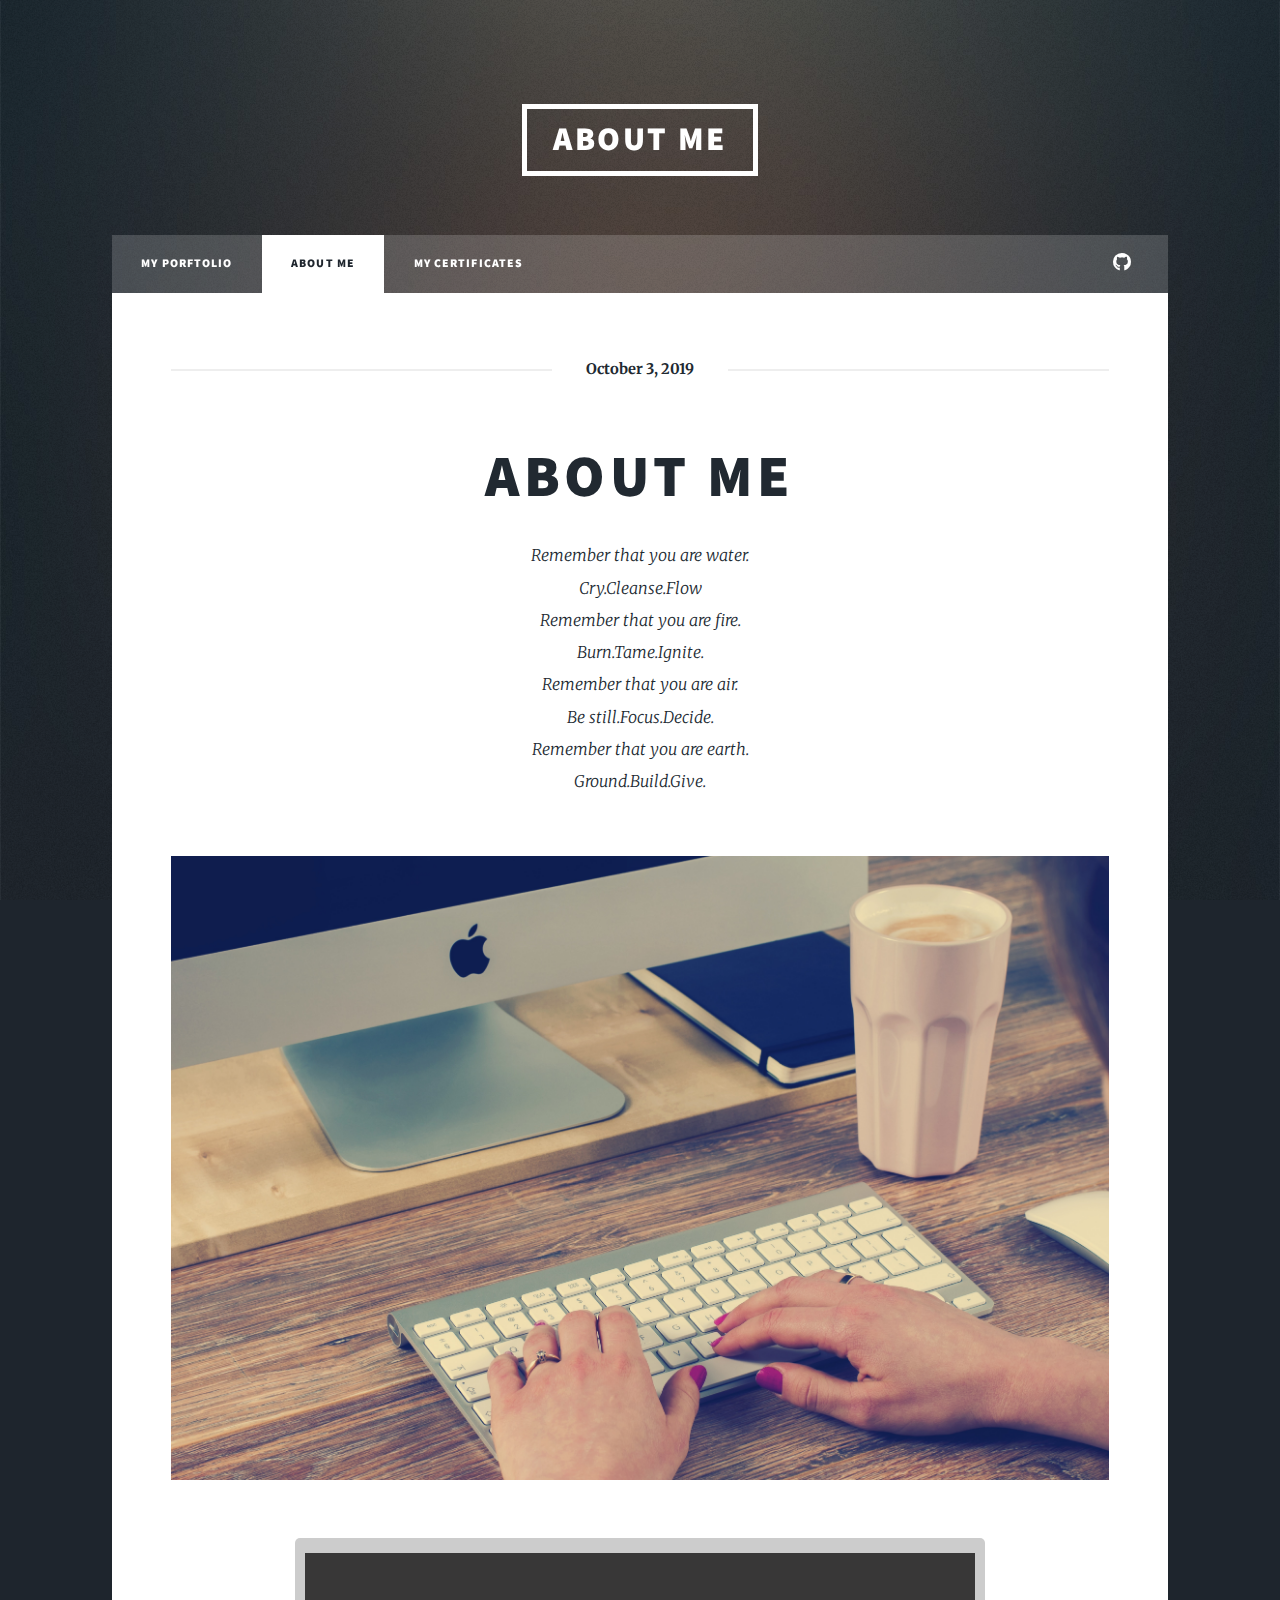
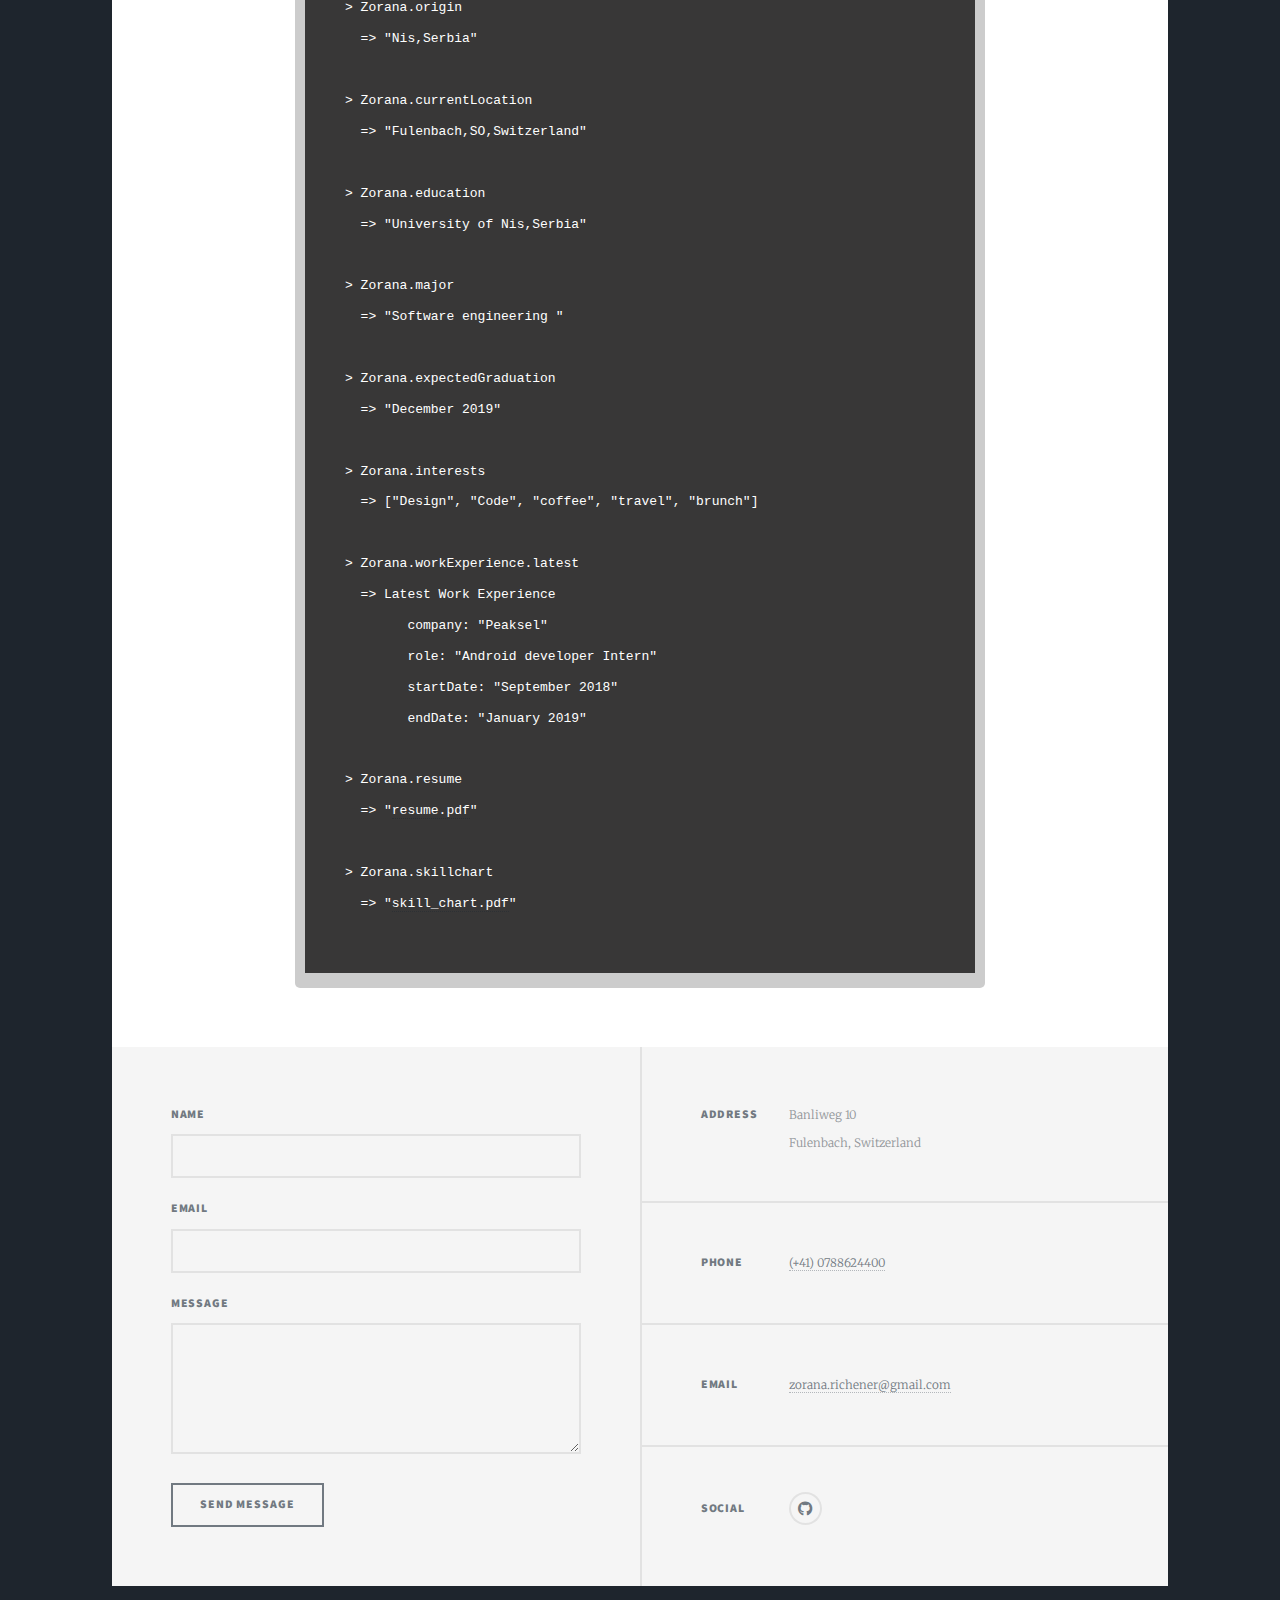
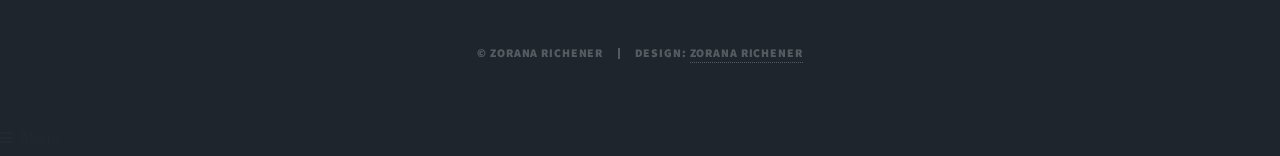
==== commit 1edbd595: "Update about_me.html" ====
--- a/about_me.html
+++ b/about_me.html
@@ -81,9 +81,9 @@
 												 &nbsp;&nbsp;&nbsp;&nbsp;&nbsp;&nbsp;&nbsp; endDate: "January 2019"<br/>
 							<br/></span>
 							&gt; Zorana.resume<br/>
-							<span class="answer">&nbsp;&nbsp;=&gt; "<a class="link" target="_blank" href="resume.pdf">resume.pdf</a>"<br/><br/></span>
+							<span class="answer">&nbsp;&nbsp;=&gt; "<a class="link" style="color:#FFFFFF; target="_blank" href="resume.pdf">resume.pdf</a>"<br/><br/></span>
 							&gt; Zorana.skillchart<br/>
-							<span class="answer">&nbsp;&nbsp;=&gt; "<a class="link" target="_blank" href="skillchartzoranarichener.pdf">skill_chart.pdf</a>"<br/><br/></span>
+							<span class="answer">&nbsp;&nbsp;=&gt; "<a class="link" style="color:#FFFFFF; target="_blank" href="skillchartzoranarichener.pdf">skill_chart.pdf</a>"<br/><br/></span>
 					
 						</div>
 					</div>
@@ -159,4 +159,4 @@
 			<script src="assets/js/main.js"></script>
 
 	</body>
-</html>+</html>
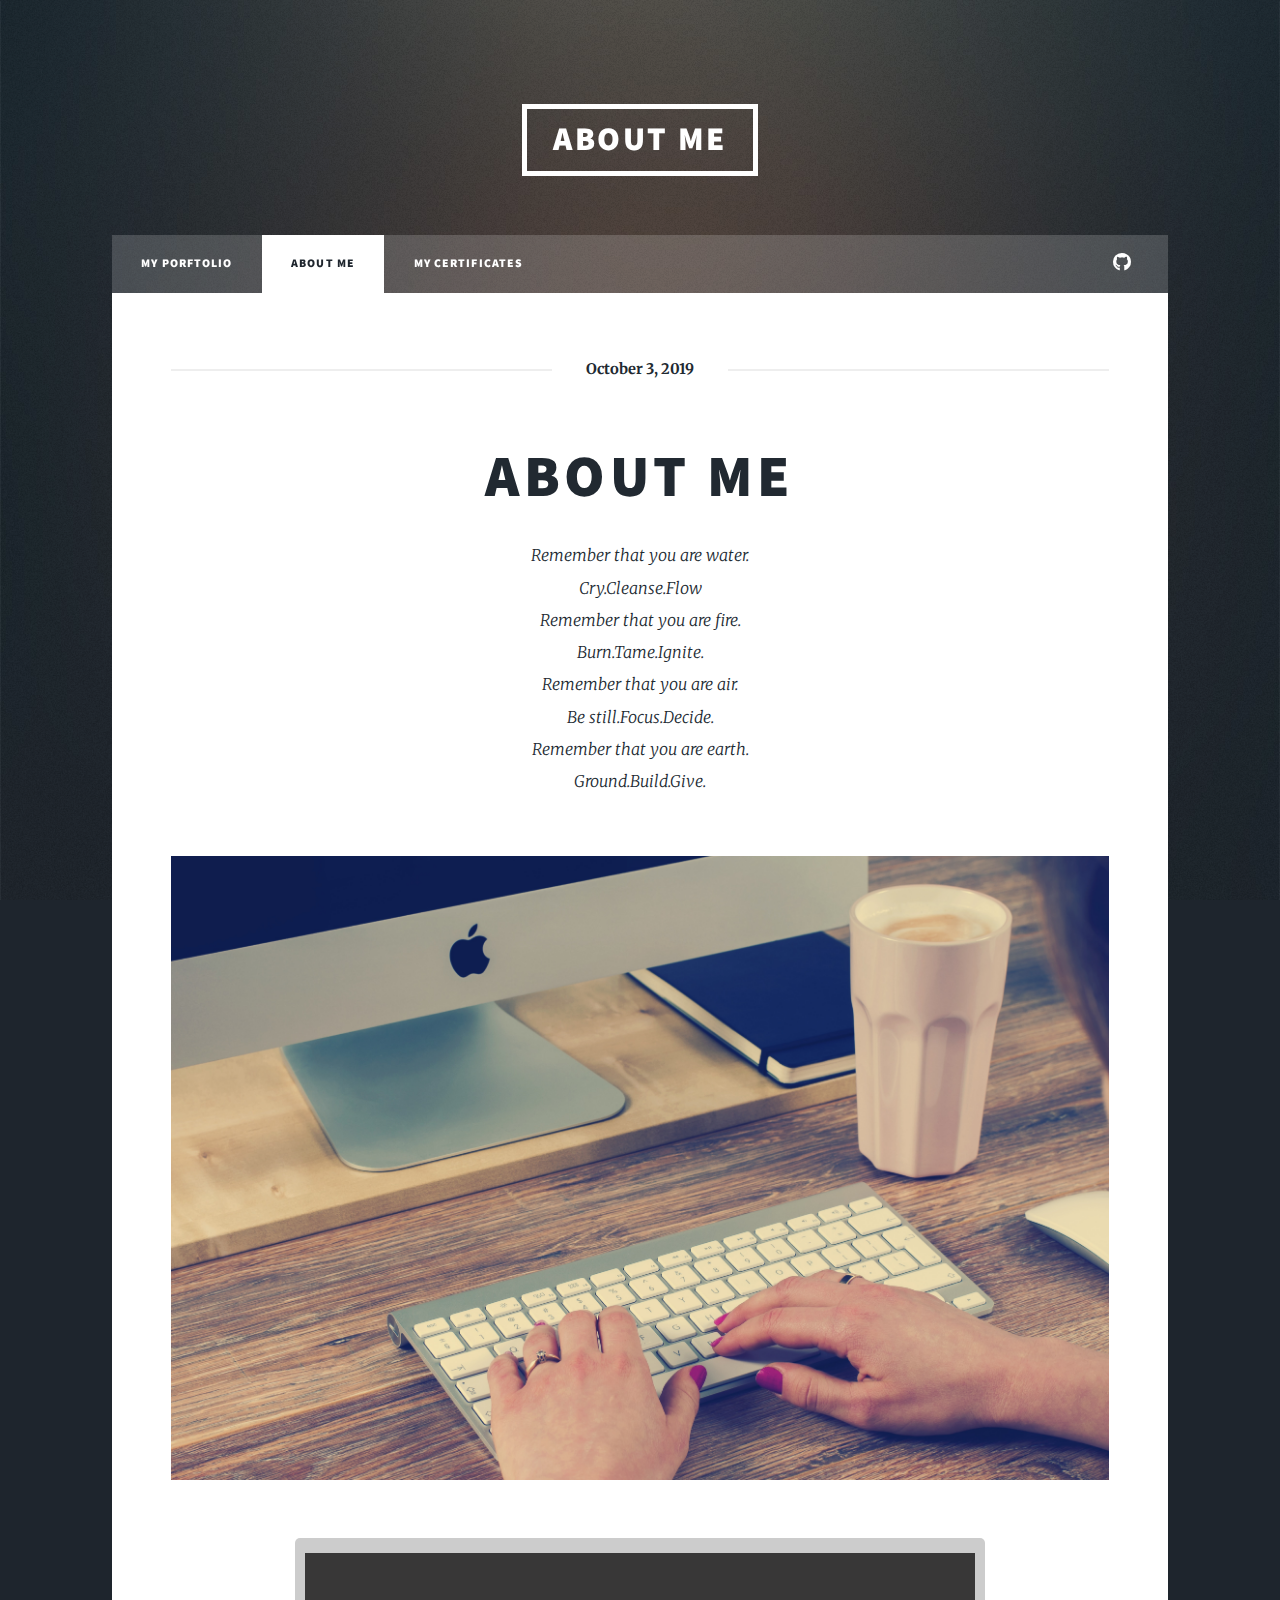
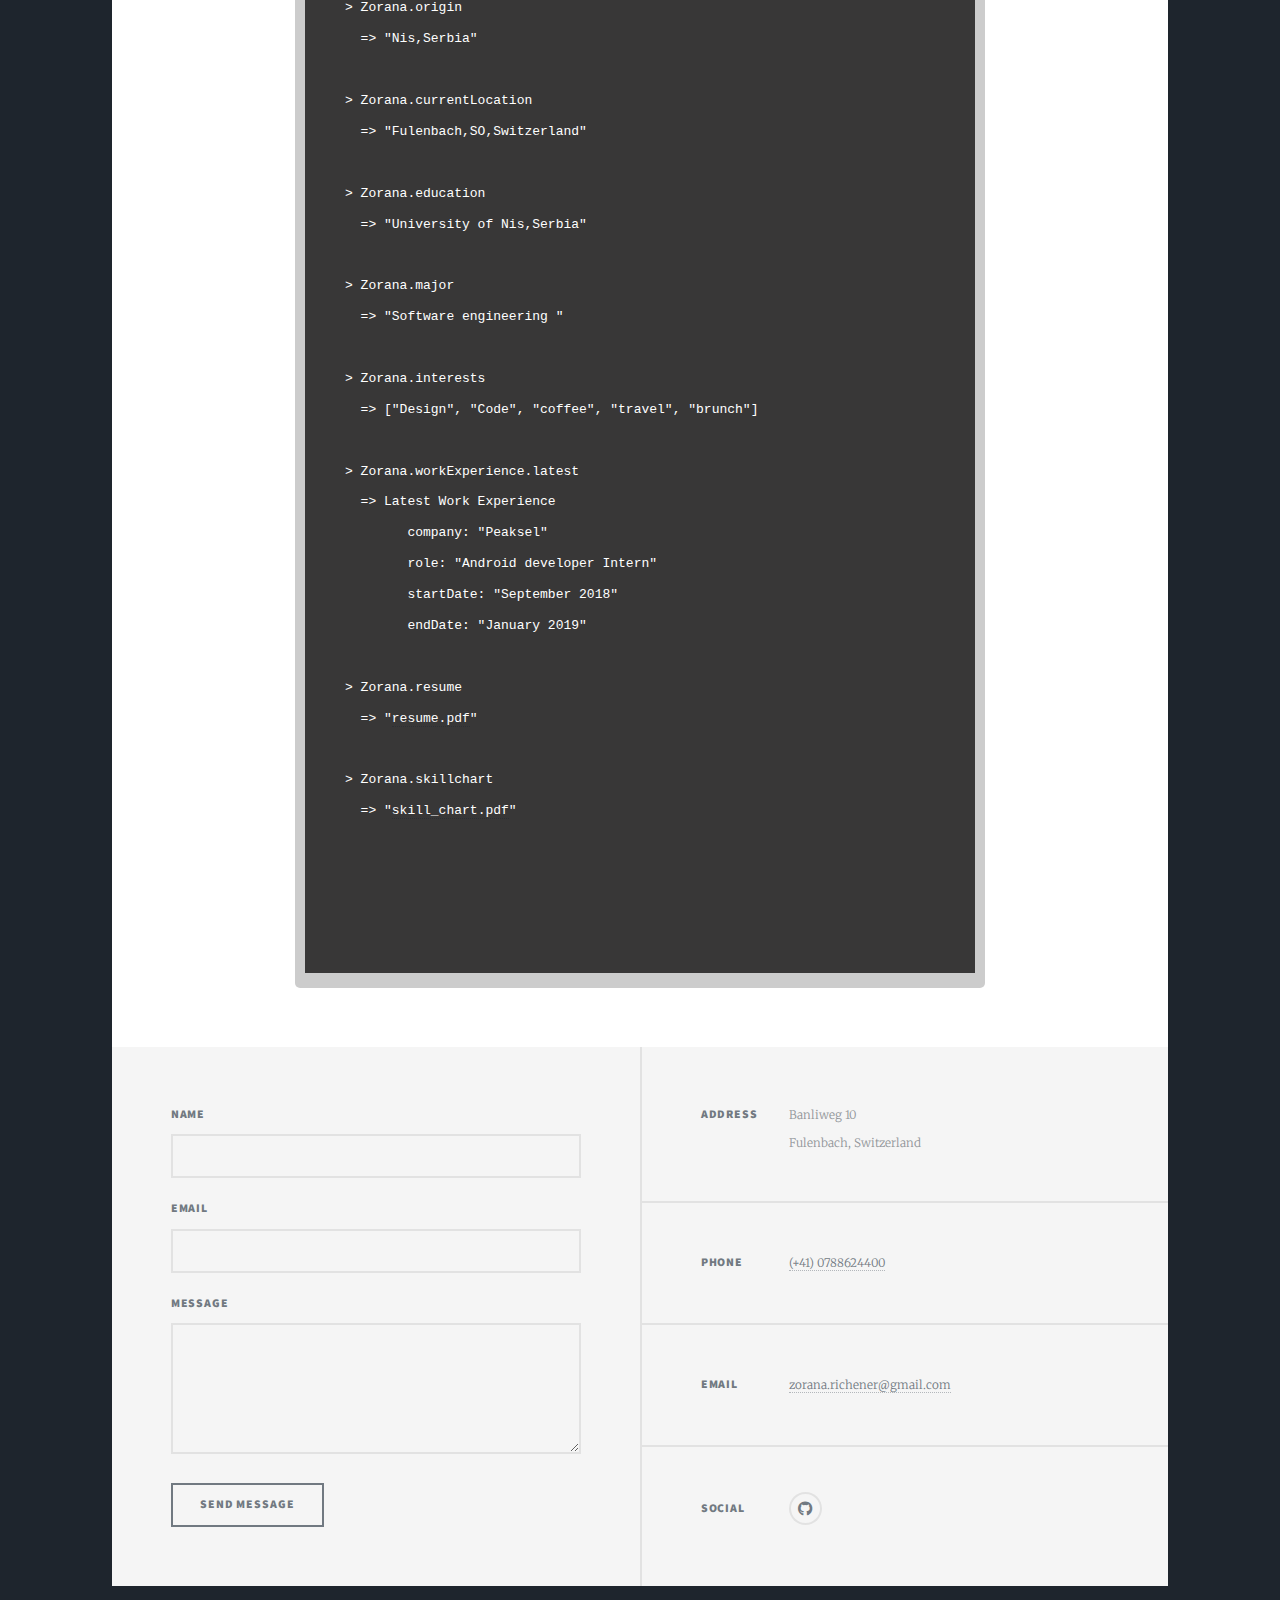
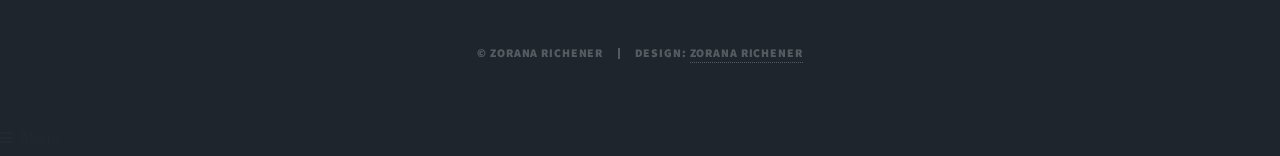
==== commit f1138764: "Update about_me.html" ====
--- a/about_me.html
+++ b/about_me.html
@@ -69,8 +69,6 @@
 							<span class="answer">&nbsp;&nbsp;=&gt; "University of Nis,Serbia"<br/><br/></span>
 							&gt; Zorana.major<br/>
 							<span class="answer">&nbsp;&nbsp;=&gt; "Software engineering "<br/><br/></span>
-							&gt; Zorana.expectedGraduation<br/>
-							<span class="answer">&nbsp;&nbsp;=&gt; "December 2019"<br/><br/></span>
 							&gt; Zorana.interests<br/>
 							<span class="answer">&nbsp;&nbsp;=&gt; ["Design", "Code", "coffee", "travel", "brunch"]<br/><br/></span>
 							&gt; Zorana.workExperience.latest<br/>
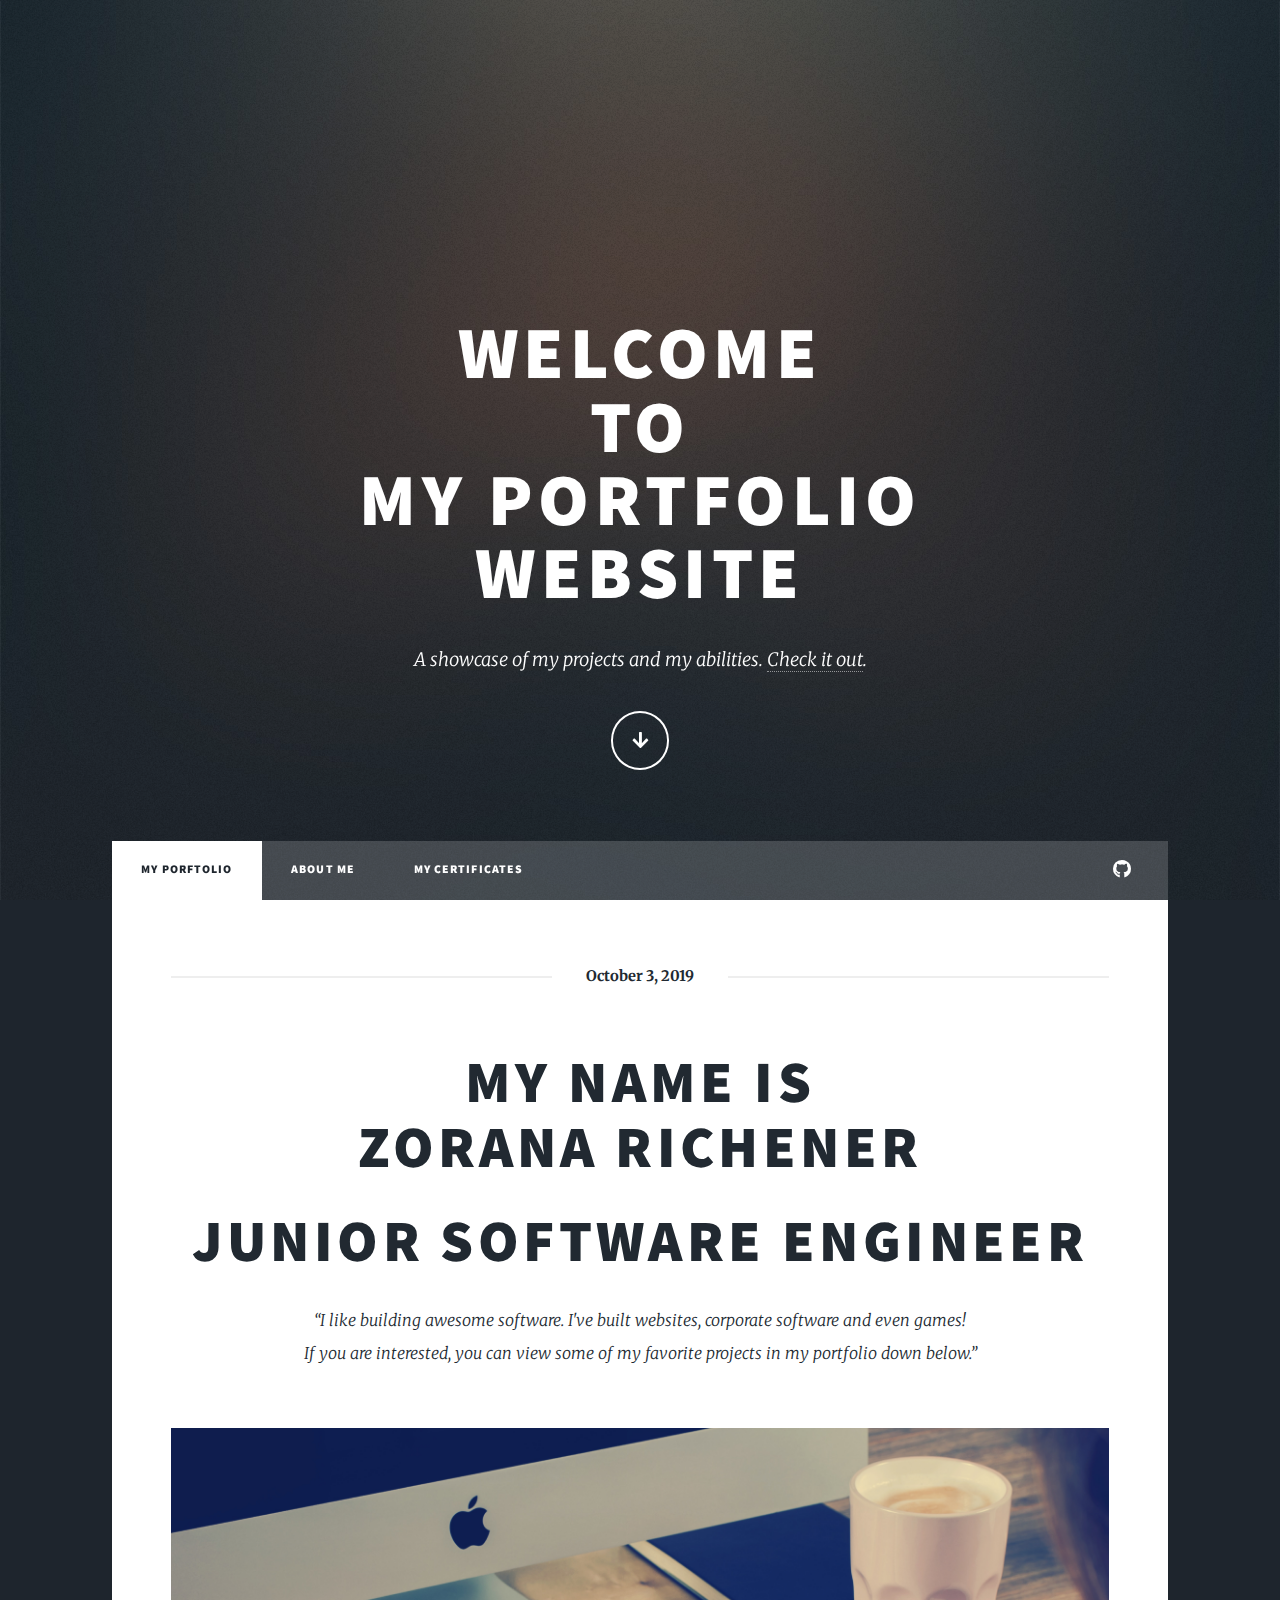
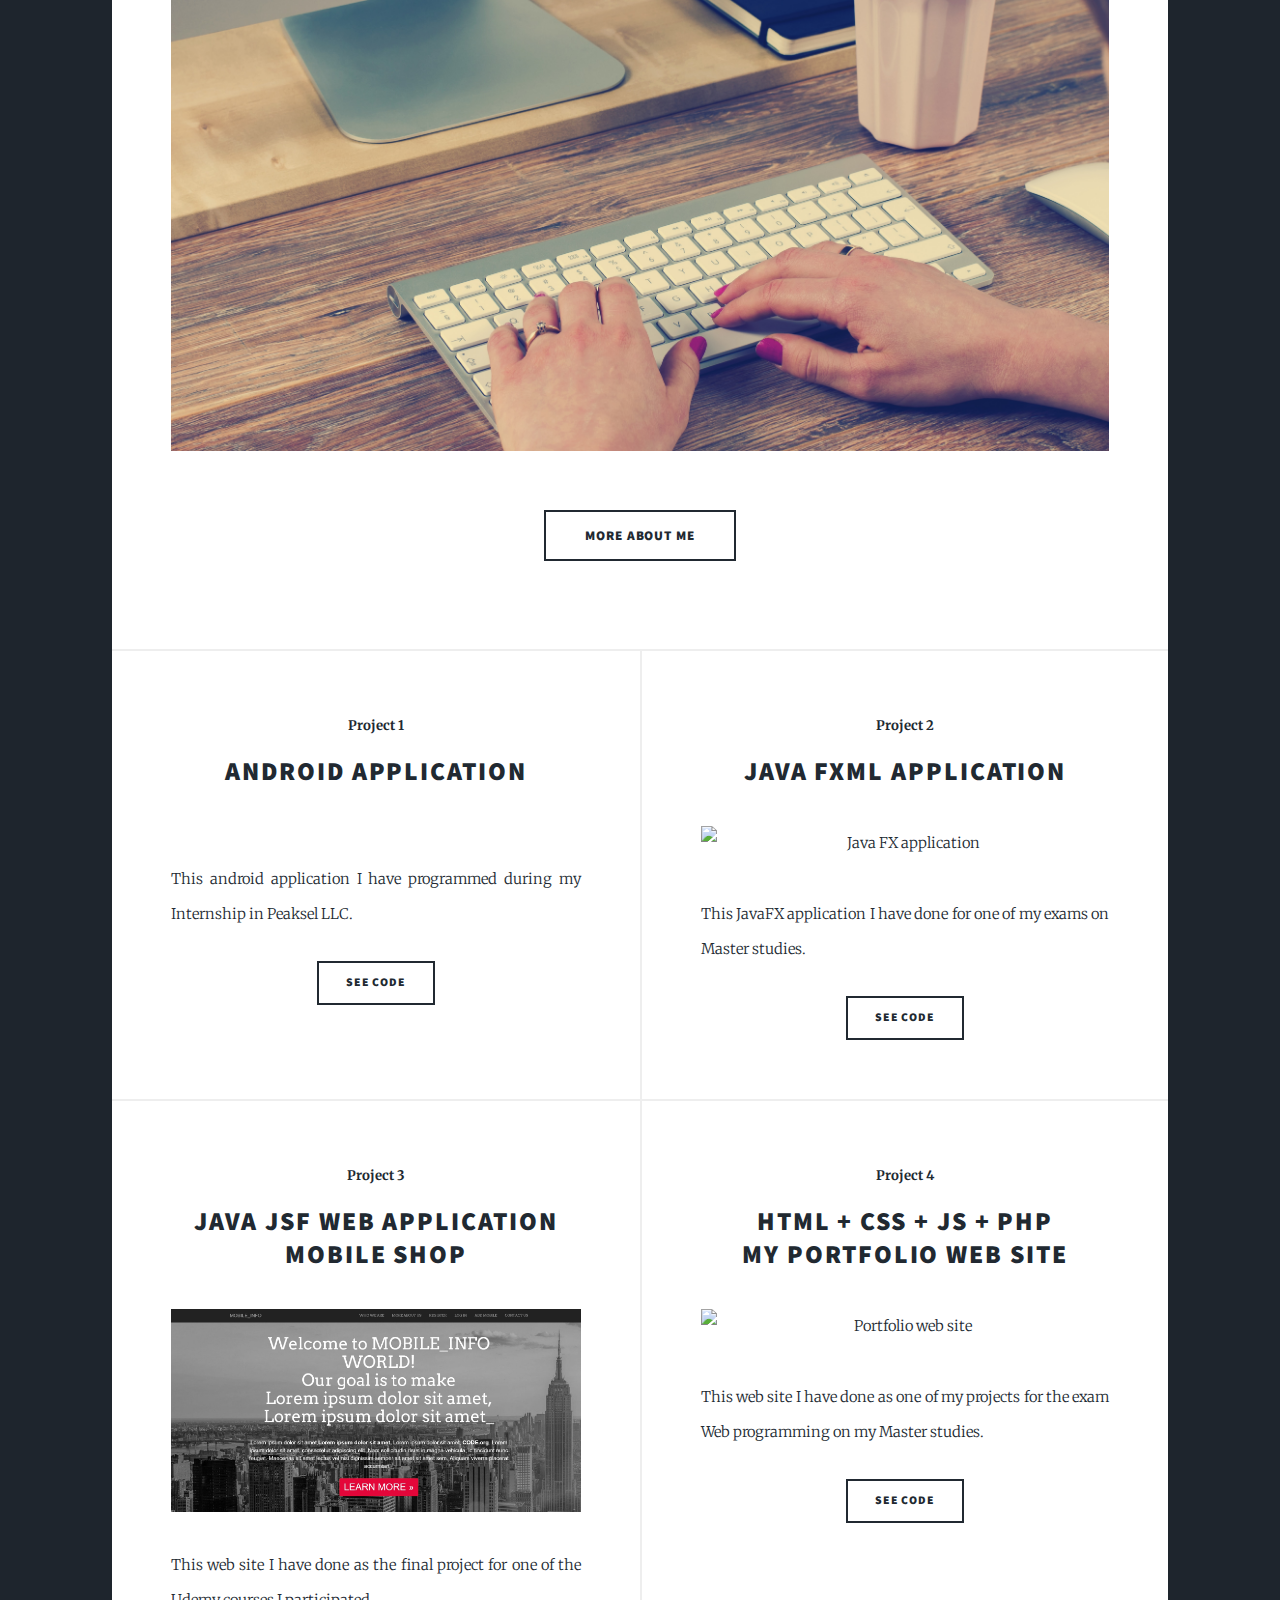
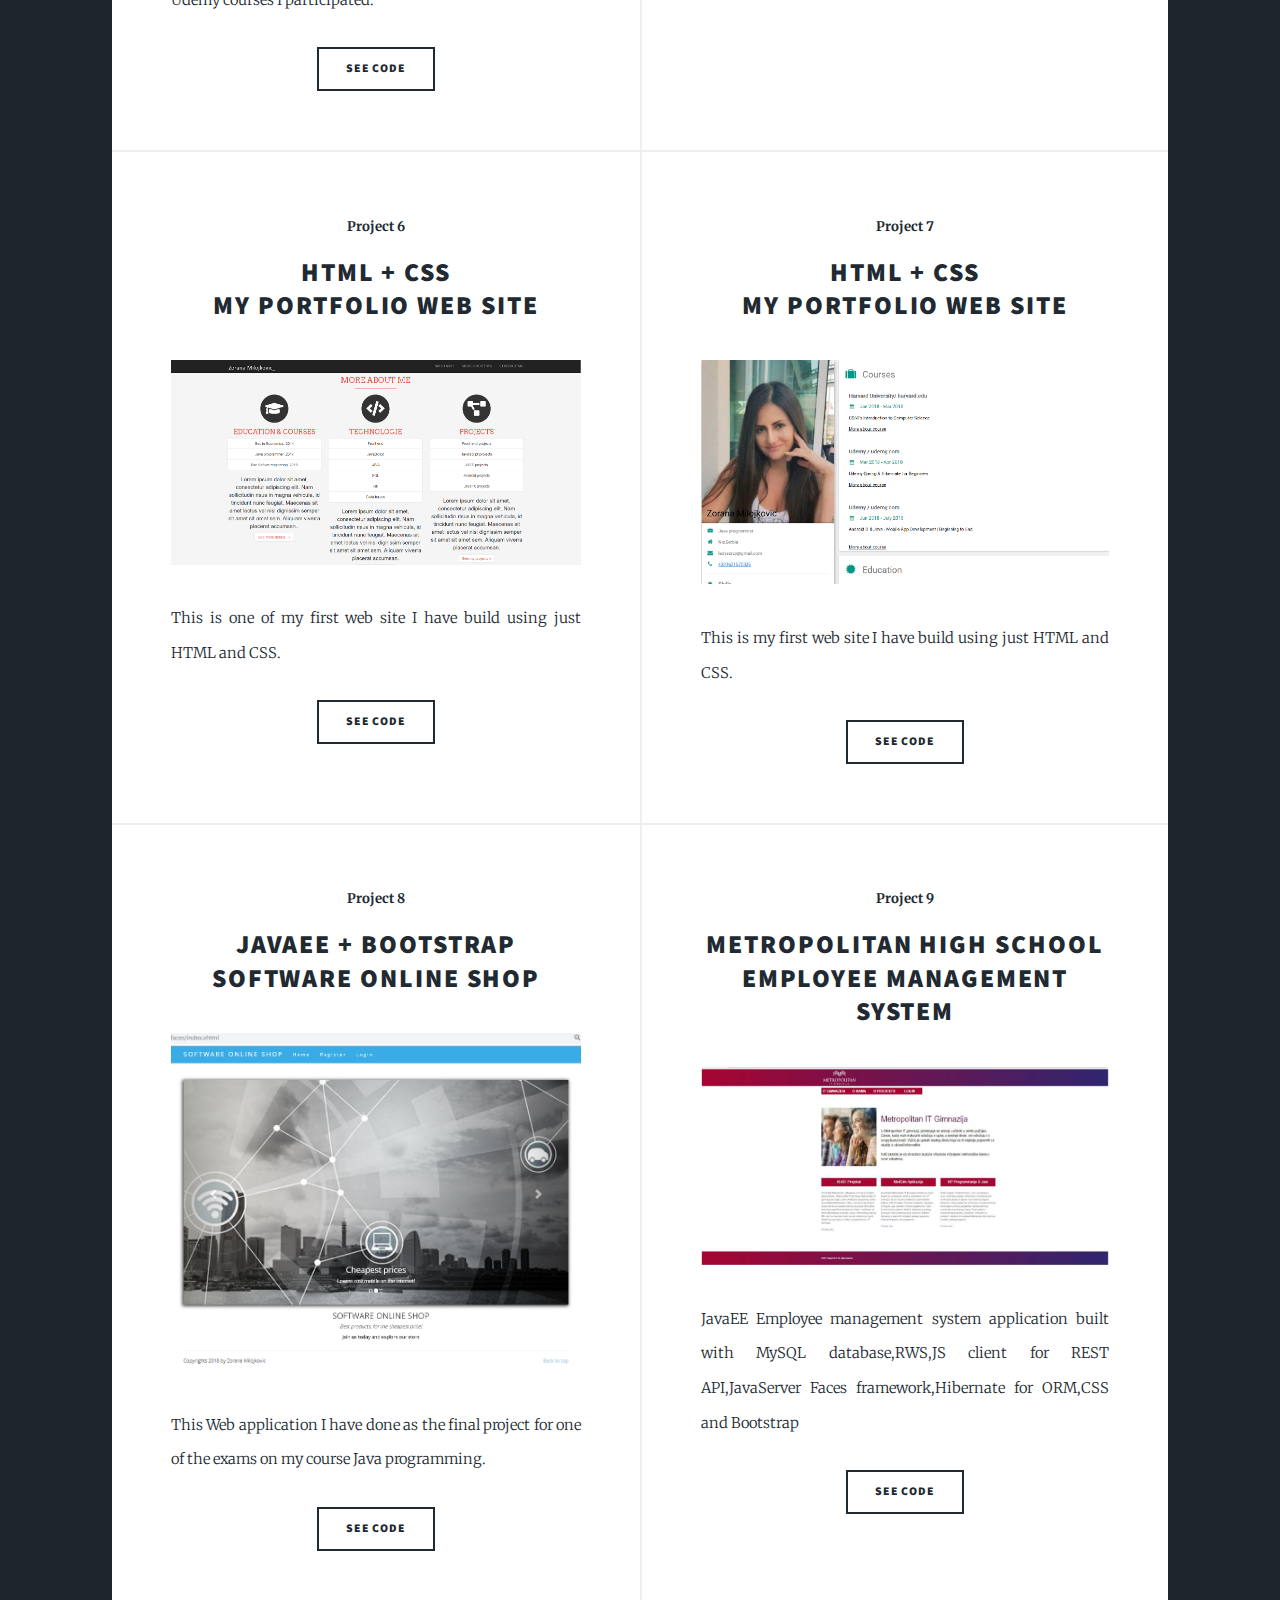
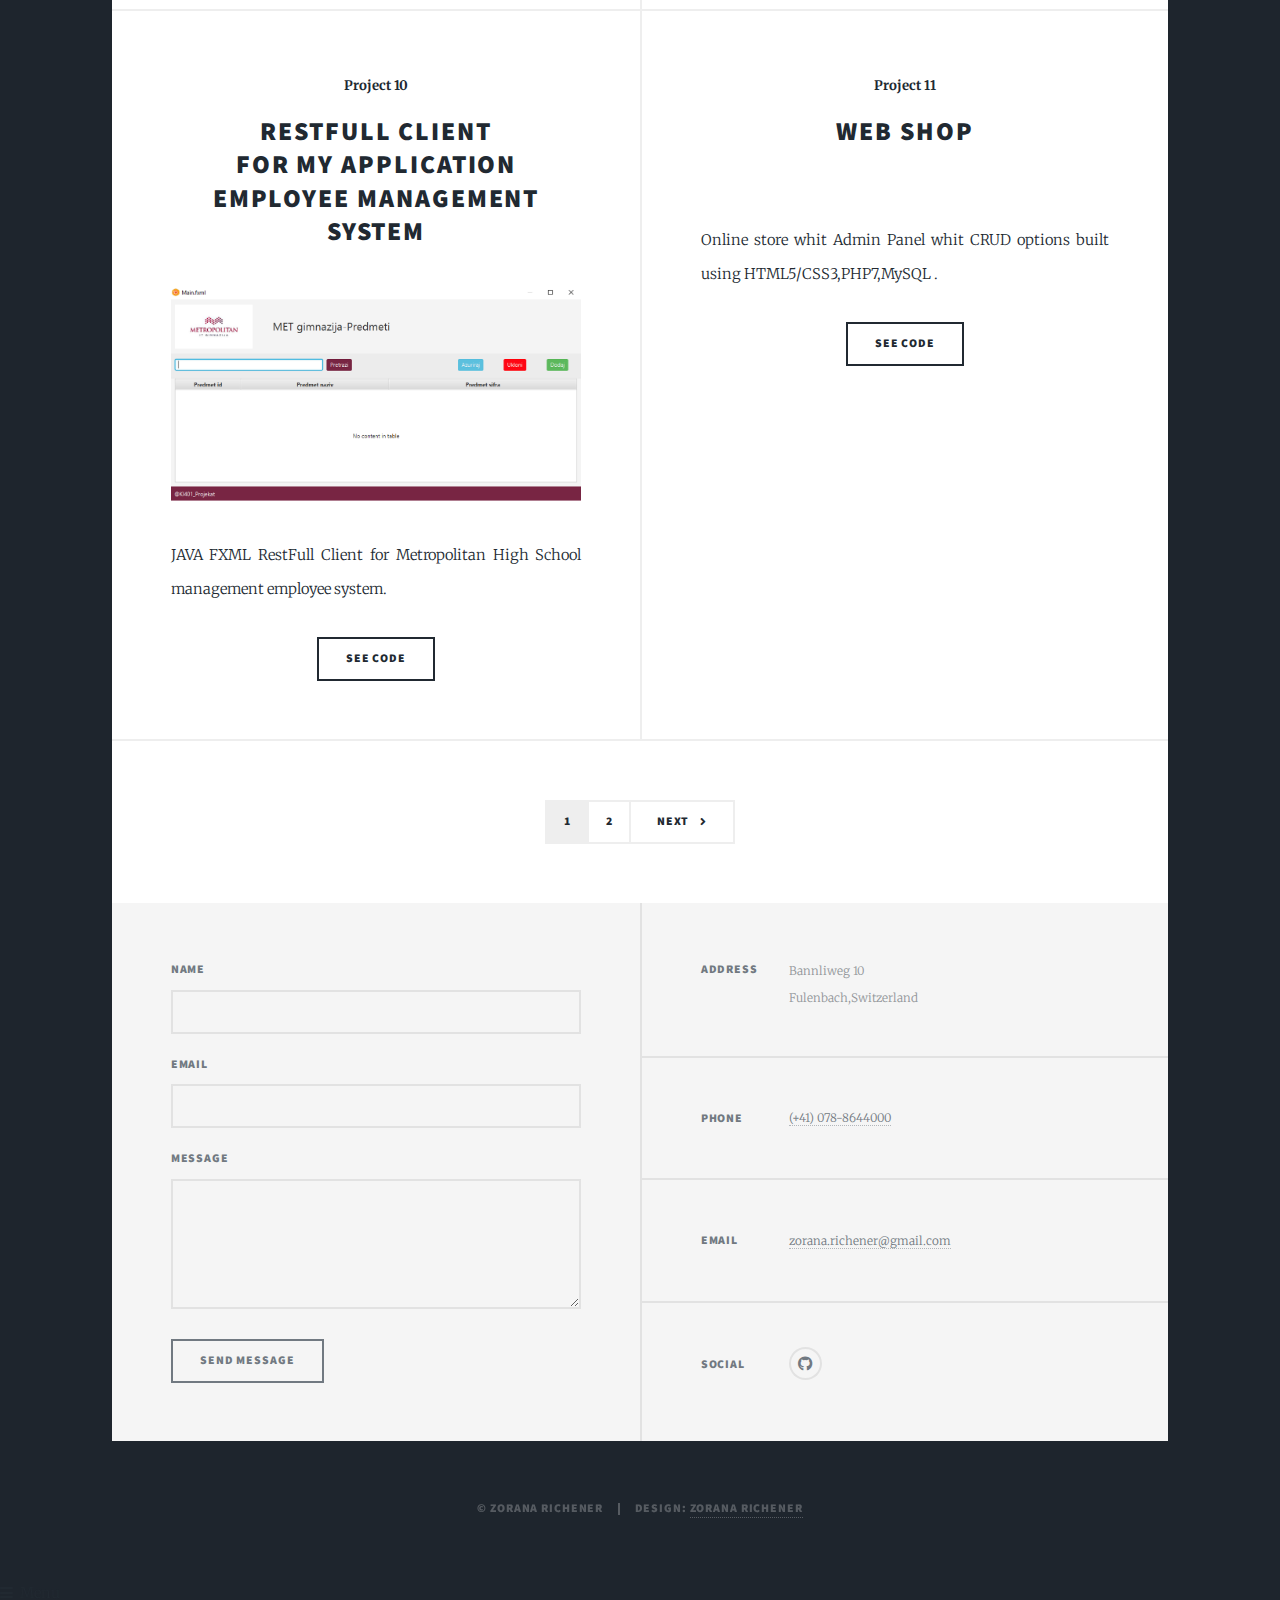
==== commit c98abd4b: "Update about_me.html" ====
--- a/about_me.html
+++ b/about_me.html
@@ -2,7 +2,7 @@
 
 <html>
 	<head>
-		<title>About me</title>
+		<title>Zorana Richener Portfolio </title>
 		<meta charset="utf-8" />
 		<meta name="viewport" content="width=device-width, initial-scale=1, user-scalable=no" />
 		<link rel="stylesheet" href="assets/css/main.css" />
@@ -11,24 +11,37 @@
 	<body class="is-preload">
 
 		<!-- Wrapper -->
-			<div id="wrapper">
+			<div id="wrapper" class="fade-in">
+
+				<!-- Intro -->
+					<div id="intro">
+						<h1>WELCOME<br />
+						to<br />
+					 my Portfolio<br />
+						website</h1>
+						
+						<p>A showcase of my projects and my abilities. <a href="#header">Check it out</a>.</p>
+						<ul class="actions">
+							<li><a href="#header" class="button icon solid solo fa-arrow-down scrolly">Continue</a></li>
+						</ul>
+					</div>
 
 				<!-- Header -->
 					<header id="header">
-						<a href="index.html" class="logo">About me</a>
-						
+						<a href="index.html" class="logo">Portfolio</a>
 					</header>
 
 				<!-- Nav -->
 					<nav id="nav">
 						<ul class="links">
-							<li><a href="index.html">My Porftolio</a></li>
-							<li class="active"><a href="about_me.html">About me</a></li>
+							<li class="active"><a href="index.html">My Porftolio</a></li>
+							<li><a href="about_me.html">About me</a></li>
 							<li><a href="certificates.html">My certificates</a></li>
 							
 							
 						</ul>
 						<ul class="icons">
+							
 							
 							<li><a href="https://github.com/ZoranaRichener" class="icon brands fa-github"><span class="label">GitHub</span></a></li>
 						</ul>
@@ -37,61 +50,163 @@
 				<!-- Main -->
 					<div id="main">
 
-						<!-- Post -->
-							<section class="post">
+						<!-- Featured Post -->
+							<article class="post featured">
 								<header class="major">
 									<span class="date">October 3, 2019</span>
-									<h1>About me<br />
-									</h1>
+									<h2><a href="#">My name is <br />
+									Zorana Richener</a></h2>
+									<h1>Junior software engineer</h1>
 									
-									<p>Remember that you are water.<br />
-									Cry.Cleanse.Flow<br />
-									Remember that you are fire.<br />
-									Burn.Tame.Ignite.<br />
-									Remember that you are air.<br />
-									Be still.Focus.Decide.<br />
-									Remember that you are earth.<br />
-									Ground.Build.Give.<br />
+									
+									<p>“I like building awesome software. I've built websites, corporate software and even games! <br />
+										If you are interested, you can view some of my favorite projects in my portfolio down below.”
+								
 									</p>
-									
 								</header>
-								<div class="image main"><img src="images/main.jpg" alt="" /></div>
-								
-								
-							   <!-- Console -->
-					<div id="code">
-						<div id="console">
-							&gt; Zorana.origin<br/>
-							<span class="answer">&nbsp;&nbsp;=&gt; "Nis,Serbia"<br/><br/></span>
-							&gt; Zorana.currentLocation<br/>
-							<span class="answer">&nbsp;&nbsp;=&gt; "Fulenbach,SO,Switzerland"<br/><br/></span>
-							&gt; Zorana.education<br/>
-							<span class="answer">&nbsp;&nbsp;=&gt; "University of Nis,Serbia"<br/><br/></span>
-							&gt; Zorana.major<br/>
-							<span class="answer">&nbsp;&nbsp;=&gt; "Software engineering "<br/><br/></span>
-							&gt; Zorana.interests<br/>
-							<span class="answer">&nbsp;&nbsp;=&gt; ["Design", "Code", "coffee", "travel", "brunch"]<br/><br/></span>
-							&gt; Zorana.workExperience.latest<br/>
-							<span class="answer">&nbsp;&nbsp;=&gt; Latest Work Experience<br/>
-												 &nbsp;&nbsp;&nbsp;&nbsp;&nbsp;&nbsp;&nbsp; company: "Peaksel"<br/>
-												 &nbsp;&nbsp;&nbsp;&nbsp;&nbsp;&nbsp;&nbsp; role: "Android developer Intern"<br/>
-												 &nbsp;&nbsp;&nbsp;&nbsp;&nbsp;&nbsp;&nbsp; startDate: "September 2018"<br/>
-												 &nbsp;&nbsp;&nbsp;&nbsp;&nbsp;&nbsp;&nbsp; endDate: "January 2019"<br/>
-							<br/></span>
-							&gt; Zorana.resume<br/>
-							<span class="answer">&nbsp;&nbsp;=&gt; "<a class="link" style="color:#FFFFFF; target="_blank" href="resume.pdf">resume.pdf</a>"<br/><br/></span>
-							&gt; Zorana.skillchart<br/>
-							<span class="answer">&nbsp;&nbsp;=&gt; "<a class="link" style="color:#FFFFFF; target="_blank" href="skillchartzoranarichener.pdf">skill_chart.pdf</a>"<br/><br/></span>
-					
-						</div>
+								<a href="#" class="image main"><img src="images/main.jpg" alt="" /></a>
+								<ul class="actions special">
+									<li><a href="about_me.html" class="button large">More about me </a></li>
+								</ul>
+							</article>
+
+						<!-- Posts -->
+							<section class="posts">
+								<article>
+									<header>
+										<span class="date">Project 1</span>
+										<h2><a href="#">Android Application<br />
+										 </a></h2>
+									</header>
+									<a href="images/android.jpg" class="image fit"><img src="images/android.jpg" alt="" /></a>
+									<p>This android application I have programmed during my Internship in Peaksel LLC.</p>
+									<ul class="actions special">
+										<li><a href="https://github.com/ZoranaRichener/AndroidApplication" class="button">See code</a></li>
+									</ul>
+								</article>
+								<article>
+									<header>
+										<span class="date">Project 2</span>
+										<h2><a href="#">Java FXML Application<br />
+										</a></h2>
+									</header>
+									<a href="images/javafx.jpg" class="image fit"><img src="images/javafx.jpg" alt="Java FX application" /></a>
+									<p>This JavaFX application I have done for one of my exams on Master studies.</p>
+									<ul class="actions special">
+										<li><a href="https://github.com/ZoranaRichener/Java-FXML-application" class="button">See code</a></li>
+									</ul>
+								</article>
+								<article>
+									<header>
+										<span class="date">Project 3</span>
+										<h2><a href="#">Java JSF Web Application<br />
+										Mobile Shop </a></h2>
+									</header>
+									<a href="images/mobile_info.jpg" class="image fit"><img src="images/mobile_info.jpg" alt="" /></a>
+									<p>This web site I have done as the final project for one of the Udemy courses I participated.</p>
+									<ul class="actions special">
+										<li><a href="https://github.com/ZoranaRichener/mobile.info.com" class="button">See code</a></li>
+									</ul>
+								</article>
+								<article>
+									<header>
+										<span class="date">Project 4</span>
+										<h2><a href="#">HTML + CSS + JS + PHP<br />
+										My portfolio web site</a></h2>
+									</header>
+									<a href="images/portfolio1.jpg" class="image fit"><img src="images/portfolio1.jpg" alt="Portfolio web site " /></a>
+									<p>This web site I have done as one of my projects for the exam Web programming on my Master studies.</p>
+									<ul class="actions special">
+										<li><a href="https://github.com/ZoranaRichener/myPorftolio1" class="button">See code</a></li>
+									</ul>
+								</article>
+								<article>
+									<header>
+										<span class="date">Project 6</span>
+										<h2><a href="#">HTML + CSS<br />
+										My portfolio web site</a></h2>
+									</header>
+									<a href="images/cv2.png" class="image fit"><img src="images/cv2.png" alt="" /></a>
+									<p>This is one of my first web site I have build using just HTML and CSS. </p>
+									<ul class="actions special">
+										<li><a href="#" class="button">See code</a></li>
+									</ul>
+								</article>
+								<article>
+									<header>
+										<span class="date">Project 7</span>
+										<h2><a href="#">HTML + CSS<br />
+										My portfolio web site</a></h2>
+									</header>
+									<a href="images/cv1.png" class="image fit"><img src="images/cv1.png" alt="" /></a>
+									<p>This is my first web site I have build using just HTML and CSS.</p>
+									<ul class="actions special">
+										<li><a href="#" class="button">See code</a></li>
+									</ul>
+								</article>
+								<article>
+									<header>
+										<span class="date">Project 8</span>
+										<h2><a href="#">JavaEE + Bootstrap<br />
+										Software online shop</a></h2>
+									</header>
+									<a href="images/index.png" class="image fit"><img src="images/index.png" alt="" /></a>
+									<p>This Web application I have done as the final project for one of the exams on my course Java programming.</p>
+									<ul class="actions special">
+										<li><a href="https://github.com/ZoranaRichener/sofware.webshop.com" class="button">See code</a></li>
+									</ul>
+								</article>
+								<article>
+									<header>
+										<span class="date">Project 9</span>
+										<h2><a href="#">Metropolitan High School<br />
+										Employee management system</a></h2>
+									</header>
+									<a href="images/jsf_app.png" class="image fit"><img src="images/jsf_app.png" alt="" /></a>
+									<p>
+										JavaEE Employee management system application built with MySQL database,RWS,JS client for REST API,JavaServer Faces framework,Hibernate for ORM,CSS and Bootstrap</p>
+									<ul class="actions special">
+										<li><a href="https://github.com/ZoranaRichener/ems.com" class="button">See code</a></li>
+									</ul>
+								</article>
+								<article>
+									<header>
+										<span class="date">Project 10</span>
+										<h2><a href="#">RestFull client<br />
+										 for my application Employee management system</a></h2>
+									</header>
+									<a href="images/jxfml_klijent.png" class="image fit"><img src="images/jxfml_klijent.png" alt="" /></a>
+									<p>JAVA FXML RestFull Client for Metropolitan High School management employee system.</p>
+									<ul class="actions special">
+										<li><a href="https://github.com/ZoranaRichener/javafx.restclient" class="button">See code</a></li>
+									</ul>
+								</article>
+								<article>
+									<header>
+										<span class="date">Project 11</span>
+										<h2><a href="#">Web shop<br />
+										</a></h2>
+									</header>
+									<a href="images/webshop.png" class="image fit"><img src="images/webshop.png" alt="" /></a>
+									<p>Online store whit Admin Panel whit CRUD options built using HTML5/CSS3,PHP7,MySQL .</p>
+									<ul class="actions special">
+										<li><a href="https://github.com/ZoranaRichener/WebShop" class="button">See code</a></li>
+									</ul>
+								</article>
+							</section>
+
+						<!-- Footer -->
+							<footer>
+								<div class="pagination">
+									<!--<a href="#" class="previous">Prev</a>-->
+									<a href="#" class="page active">1</a>
+									<a href="#" class="page">2</a>
+							
+									<a href="#" class="next">Next</a>
+								</div>
+							</footer>
+
 					</div>
-							</section>
-
-				
-							
-							
-
-			</div>
 
 				<!-- Footer -->
 					<footer id="footer">
@@ -119,12 +234,12 @@
 						<section class="split contact">
 							<section class="alt">
 								<h3>Address</h3>
-								<p>Banliweg 10<br />
-								Fulenbach, Switzerland</p>
+								<p>Bannliweg 10<br />
+								Fulenbach,Switzerland</p>
 							</section>
 							<section>
 								<h3>Phone</h3>
-								<p><a href="#">(+41) 0788624400</a></p>
+								<p><a href="#">(+41) 078-8644000</a></p>
 							</section>
 							<section>
 								<h3>Email</h3>
@@ -134,7 +249,7 @@
 								<h3>Social</h3>
 								<ul class="icons alt">
 									
-							        <li><a href="https://github.com/ZoranaRichener" class="icon brands fa-github"><span class="label">GitHub</span></a></li>
+									<li><a href="https://github.com/ZoranaRichener" class="icon brands alt fa-github"><span class="label">GitHub</span></a></li>
 								</ul>
 							</section>
 						</section>
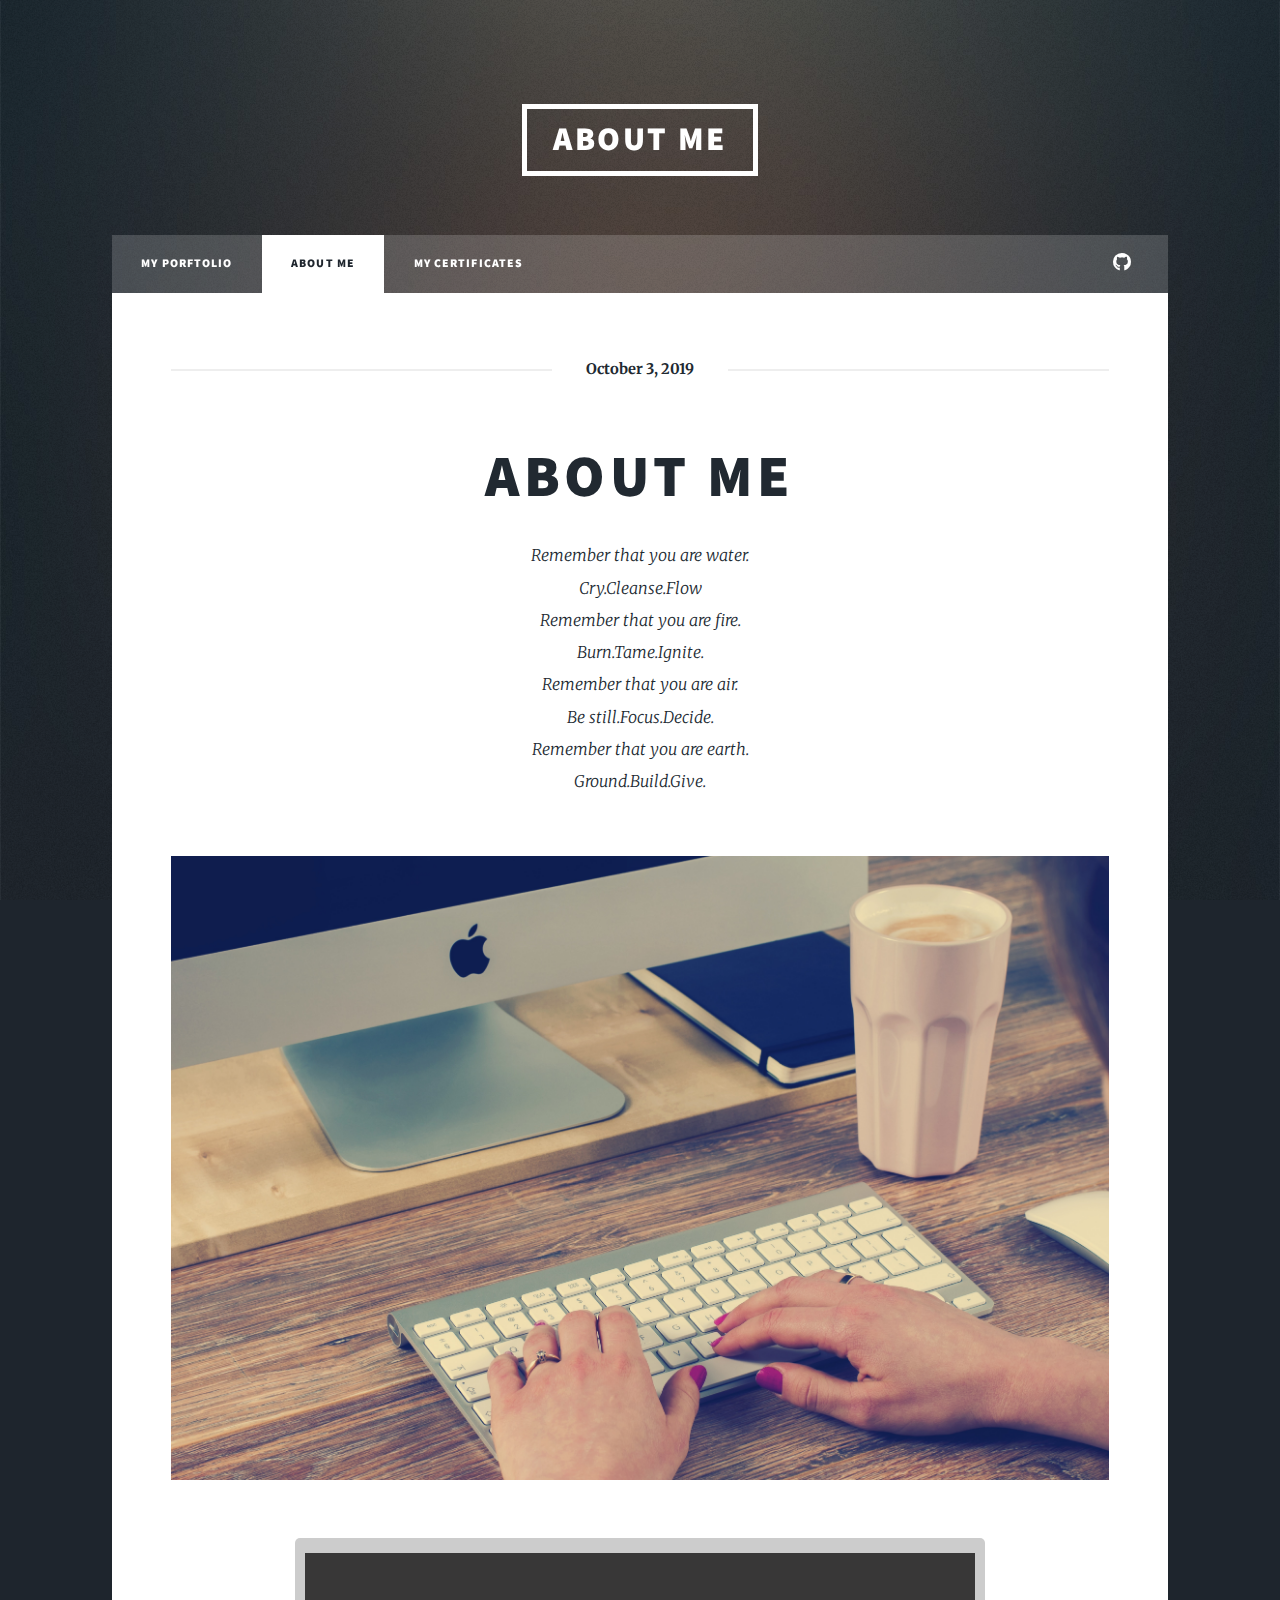
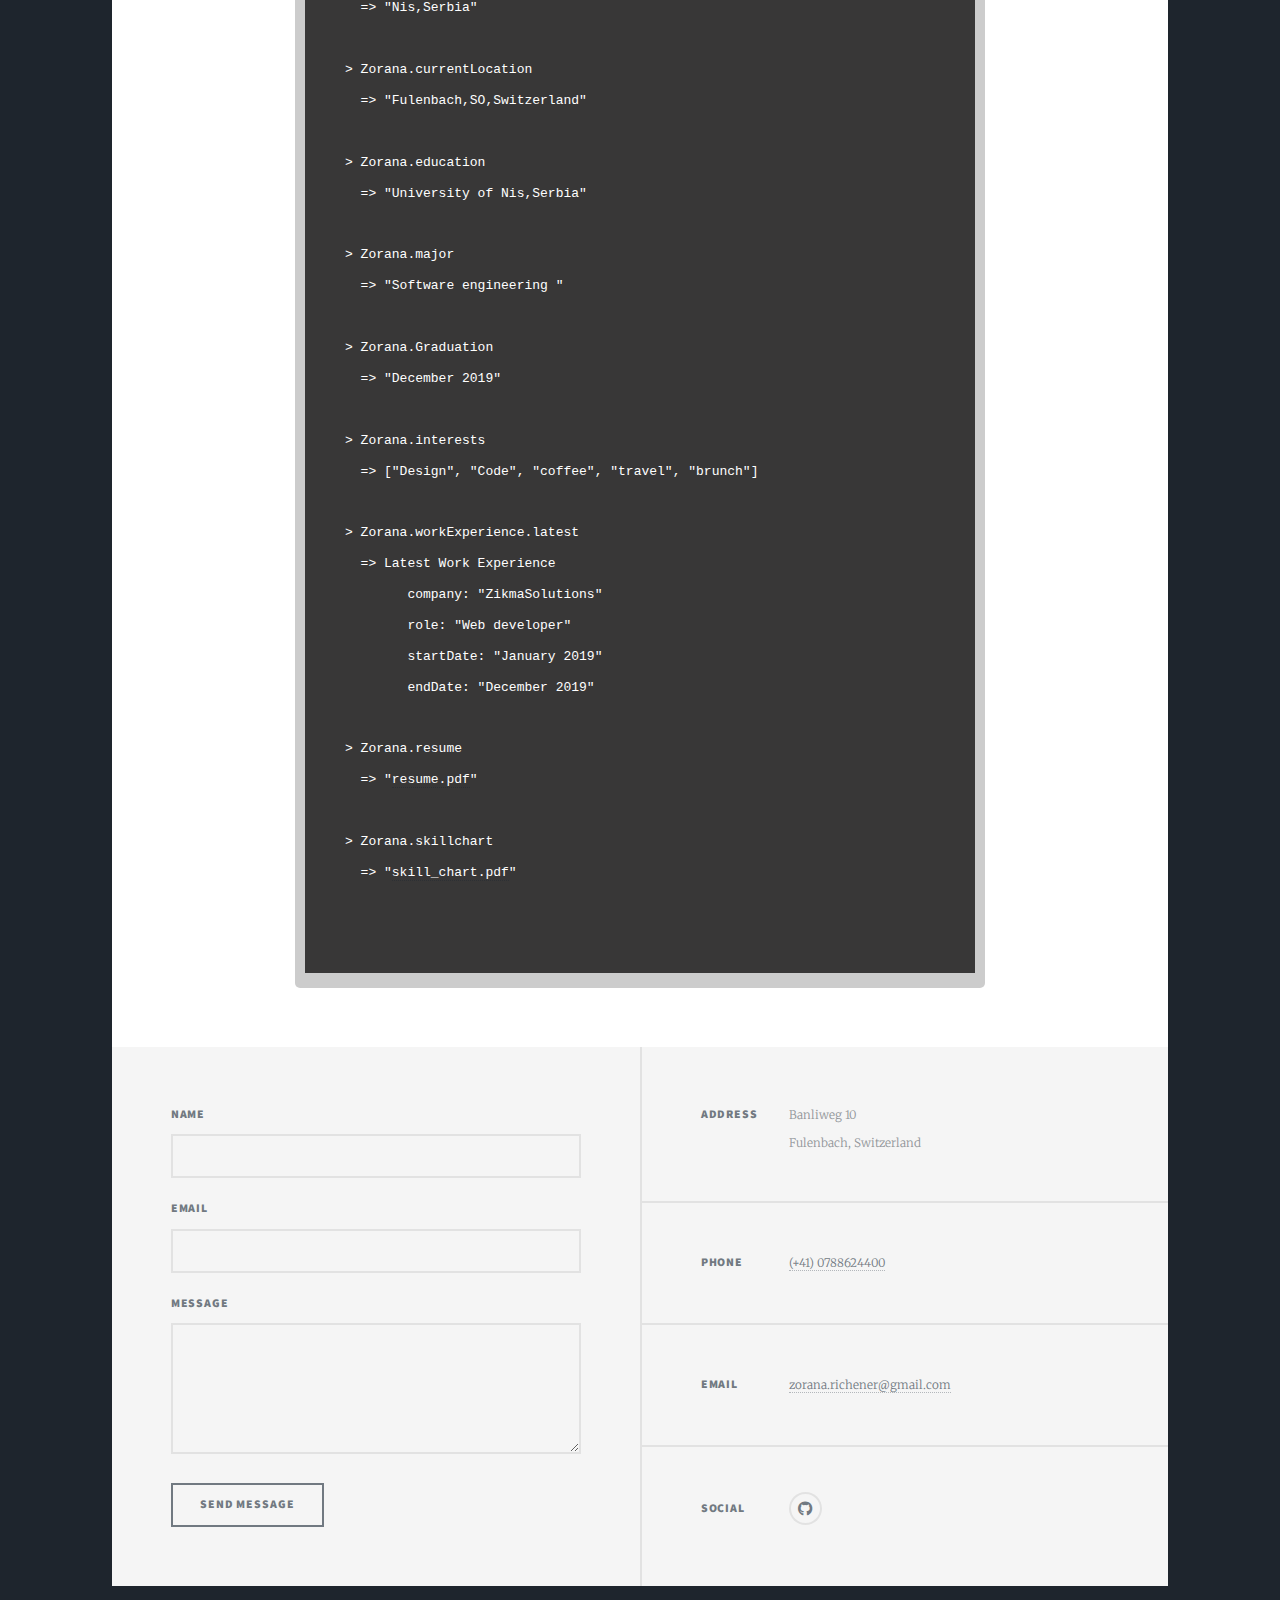
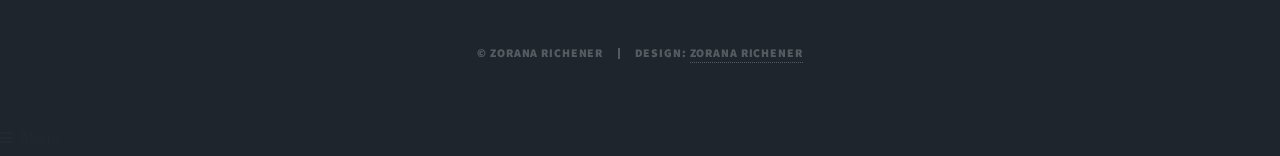
==== commit d7a03d1c: "Update about_me.html" ====
--- a/about_me.html
+++ b/about_me.html
@@ -2,7 +2,7 @@
 
 <html>
 	<head>
-		<title>Zorana Richener Portfolio </title>
+		<title>About me</title>
 		<meta charset="utf-8" />
 		<meta name="viewport" content="width=device-width, initial-scale=1, user-scalable=no" />
 		<link rel="stylesheet" href="assets/css/main.css" />
@@ -11,38 +11,25 @@
 	<body class="is-preload">
 
 		<!-- Wrapper -->
-			<div id="wrapper" class="fade-in">
-
-				<!-- Intro -->
-					<div id="intro">
-						<h1>WELCOME<br />
-						to<br />
-					 my Portfolio<br />
-						website</h1>
-						
-						<p>A showcase of my projects and my abilities. <a href="#header">Check it out</a>.</p>
-						<ul class="actions">
-							<li><a href="#header" class="button icon solid solo fa-arrow-down scrolly">Continue</a></li>
-						</ul>
-					</div>
+			<div id="wrapper">
 
 				<!-- Header -->
 					<header id="header">
-						<a href="index.html" class="logo">Portfolio</a>
+						<a href="index.html" class="logo">About me</a>
+
 					</header>
 
 				<!-- Nav -->
 					<nav id="nav">
 						<ul class="links">
-							<li class="active"><a href="index.html">My Porftolio</a></li>
-							<li><a href="about_me.html">About me</a></li>
+							<li><a href="index.html">My Porftolio</a></li>
+							<li class="active"><a href="about_me.html">About me</a></li>
 							<li><a href="certificates.html">My certificates</a></li>
-							
-							
+
+
 						</ul>
 						<ul class="icons">
-							
-							
+
 							<li><a href="https://github.com/ZoranaRichener" class="icon brands fa-github"><span class="label">GitHub</span></a></li>
 						</ul>
 					</nav>
@@ -50,163 +37,63 @@
 				<!-- Main -->
 					<div id="main">
 
-						<!-- Featured Post -->
-							<article class="post featured">
+						<!-- Post -->
+							<section class="post">
 								<header class="major">
 									<span class="date">October 3, 2019</span>
-									<h2><a href="#">My name is <br />
-									Zorana Richener</a></h2>
-									<h1>Junior software engineer</h1>
-									
-									
-									<p>“I like building awesome software. I've built websites, corporate software and even games! <br />
-										If you are interested, you can view some of my favorite projects in my portfolio down below.”
-								
+									<h1>About me<br />
+									</h1>
+
+									<p>Remember that you are water.<br />
+									Cry.Cleanse.Flow<br />
+									Remember that you are fire.<br />
+									Burn.Tame.Ignite.<br />
+									Remember that you are air.<br />
+									Be still.Focus.Decide.<br />
+									Remember that you are earth.<br />
+									Ground.Build.Give.<br />
 									</p>
+
 								</header>
-								<a href="#" class="image main"><img src="images/main.jpg" alt="" /></a>
-								<ul class="actions special">
-									<li><a href="about_me.html" class="button large">More about me </a></li>
-								</ul>
-							</article>
+								<div class="image main"><img src="images/main.jpg" alt="" /></div>
 
-						<!-- Posts -->
-							<section class="posts">
-								<article>
-									<header>
-										<span class="date">Project 1</span>
-										<h2><a href="#">Android Application<br />
-										 </a></h2>
-									</header>
-									<a href="images/android.jpg" class="image fit"><img src="images/android.jpg" alt="" /></a>
-									<p>This android application I have programmed during my Internship in Peaksel LLC.</p>
-									<ul class="actions special">
-										<li><a href="https://github.com/ZoranaRichener/AndroidApplication" class="button">See code</a></li>
-									</ul>
-								</article>
-								<article>
-									<header>
-										<span class="date">Project 2</span>
-										<h2><a href="#">Java FXML Application<br />
-										</a></h2>
-									</header>
-									<a href="images/javafx.jpg" class="image fit"><img src="images/javafx.jpg" alt="Java FX application" /></a>
-									<p>This JavaFX application I have done for one of my exams on Master studies.</p>
-									<ul class="actions special">
-										<li><a href="https://github.com/ZoranaRichener/Java-FXML-application" class="button">See code</a></li>
-									</ul>
-								</article>
-								<article>
-									<header>
-										<span class="date">Project 3</span>
-										<h2><a href="#">Java JSF Web Application<br />
-										Mobile Shop </a></h2>
-									</header>
-									<a href="images/mobile_info.jpg" class="image fit"><img src="images/mobile_info.jpg" alt="" /></a>
-									<p>This web site I have done as the final project for one of the Udemy courses I participated.</p>
-									<ul class="actions special">
-										<li><a href="https://github.com/ZoranaRichener/mobile.info.com" class="button">See code</a></li>
-									</ul>
-								</article>
-								<article>
-									<header>
-										<span class="date">Project 4</span>
-										<h2><a href="#">HTML + CSS + JS + PHP<br />
-										My portfolio web site</a></h2>
-									</header>
-									<a href="images/portfolio1.jpg" class="image fit"><img src="images/portfolio1.jpg" alt="Portfolio web site " /></a>
-									<p>This web site I have done as one of my projects for the exam Web programming on my Master studies.</p>
-									<ul class="actions special">
-										<li><a href="https://github.com/ZoranaRichener/myPorftolio1" class="button">See code</a></li>
-									</ul>
-								</article>
-								<article>
-									<header>
-										<span class="date">Project 6</span>
-										<h2><a href="#">HTML + CSS<br />
-										My portfolio web site</a></h2>
-									</header>
-									<a href="images/cv2.png" class="image fit"><img src="images/cv2.png" alt="" /></a>
-									<p>This is one of my first web site I have build using just HTML and CSS. </p>
-									<ul class="actions special">
-										<li><a href="#" class="button">See code</a></li>
-									</ul>
-								</article>
-								<article>
-									<header>
-										<span class="date">Project 7</span>
-										<h2><a href="#">HTML + CSS<br />
-										My portfolio web site</a></h2>
-									</header>
-									<a href="images/cv1.png" class="image fit"><img src="images/cv1.png" alt="" /></a>
-									<p>This is my first web site I have build using just HTML and CSS.</p>
-									<ul class="actions special">
-										<li><a href="#" class="button">See code</a></li>
-									</ul>
-								</article>
-								<article>
-									<header>
-										<span class="date">Project 8</span>
-										<h2><a href="#">JavaEE + Bootstrap<br />
-										Software online shop</a></h2>
-									</header>
-									<a href="images/index.png" class="image fit"><img src="images/index.png" alt="" /></a>
-									<p>This Web application I have done as the final project for one of the exams on my course Java programming.</p>
-									<ul class="actions special">
-										<li><a href="https://github.com/ZoranaRichener/sofware.webshop.com" class="button">See code</a></li>
-									</ul>
-								</article>
-								<article>
-									<header>
-										<span class="date">Project 9</span>
-										<h2><a href="#">Metropolitan High School<br />
-										Employee management system</a></h2>
-									</header>
-									<a href="images/jsf_app.png" class="image fit"><img src="images/jsf_app.png" alt="" /></a>
-									<p>
-										JavaEE Employee management system application built with MySQL database,RWS,JS client for REST API,JavaServer Faces framework,Hibernate for ORM,CSS and Bootstrap</p>
-									<ul class="actions special">
-										<li><a href="https://github.com/ZoranaRichener/ems.com" class="button">See code</a></li>
-									</ul>
-								</article>
-								<article>
-									<header>
-										<span class="date">Project 10</span>
-										<h2><a href="#">RestFull client<br />
-										 for my application Employee management system</a></h2>
-									</header>
-									<a href="images/jxfml_klijent.png" class="image fit"><img src="images/jxfml_klijent.png" alt="" /></a>
-									<p>JAVA FXML RestFull Client for Metropolitan High School management employee system.</p>
-									<ul class="actions special">
-										<li><a href="https://github.com/ZoranaRichener/javafx.restclient" class="button">See code</a></li>
-									</ul>
-								</article>
-								<article>
-									<header>
-										<span class="date">Project 11</span>
-										<h2><a href="#">Web shop<br />
-										</a></h2>
-									</header>
-									<a href="images/webshop.png" class="image fit"><img src="images/webshop.png" alt="" /></a>
-									<p>Online store whit Admin Panel whit CRUD options built using HTML5/CSS3,PHP7,MySQL .</p>
-									<ul class="actions special">
-										<li><a href="https://github.com/ZoranaRichener/WebShop" class="button">See code</a></li>
-									</ul>
-								</article>
+
+							   <!-- Console -->
+					<div id="code">
+						<div id="console" style="color: white;>
+							&gt; Zorana.origin<br/>
+							<span class="answer" >&nbsp;&nbsp;=&gt; "Nis,Serbia"<br/><br/></span>
+							&gt; Zorana.currentLocation<br/>
+							<span class="answer" >&nbsp;&nbsp;=&gt; "Fulenbach,SO,Switzerland"<br/><br/></span>
+							&gt; Zorana.education<br/>
+							<span class="answer">&nbsp;&nbsp;=&gt; "University of Nis,Serbia"<br/><br/></span>
+							&gt; Zorana.major<br/>
+							<span class="answer">&nbsp;&nbsp;=&gt; "Software engineering "<br/><br/></span>
+							&gt; Zorana.Graduation<br/>
+							<span class="answer">&nbsp;&nbsp;=&gt; "December 2019"<br/><br/></span>
+							&gt; Zorana.interests<br/>
+							<span class="answer">&nbsp;&nbsp;=&gt; ["Design", "Code", "coffee", "travel", "brunch"]<br/><br/></span>
+							&gt; Zorana.workExperience.latest<br/>
+							<span class="answer">&nbsp;&nbsp;=&gt; Latest Work Experience<br/>
+												 &nbsp;&nbsp;&nbsp;&nbsp;&nbsp;&nbsp;&nbsp; company: "ZikmaSolutions"<br/>
+												 &nbsp;&nbsp;&nbsp;&nbsp;&nbsp;&nbsp;&nbsp; role: "Web developer"<br/>
+												 &nbsp;&nbsp;&nbsp;&nbsp;&nbsp;&nbsp;&nbsp; startDate: "January 2019"<br/>
+												 &nbsp;&nbsp;&nbsp;&nbsp;&nbsp;&nbsp;&nbsp; endDate: "December 2019"<br/>
+							<br/></span>
+							&gt; Zorana.resume<br/>
+							<span class="answer" >&nbsp;&nbsp;=&gt; "<a class="link" style="color:#FFFFFF; target="_blank" href="resume.pdf">resume.pdf</a>"<br/><br/></span>
+							&gt; Zorana.skillchart<br/>
+							<span class="answer" >&nbsp;&nbsp;=&gt; "<a class="link" style="color:#FFFFFF; target="_blank" href="skillchartzoranarichener.pdf">skill_chart.pdf</a>"<br/><br/></span>
+
+						</div>
+					</div>
 							</section>
 
-						<!-- Footer -->
-							<footer>
-								<div class="pagination">
-									<!--<a href="#" class="previous">Prev</a>-->
-									<a href="#" class="page active">1</a>
-									<a href="#" class="page">2</a>
-							
-									<a href="#" class="next">Next</a>
-								</div>
-							</footer>
 
-					</div>
+
+
+
+			</div>
 
 				<!-- Footer -->
 					<footer id="footer">
@@ -234,12 +121,12 @@
 						<section class="split contact">
 							<section class="alt">
 								<h3>Address</h3>
-								<p>Bannliweg 10<br />
-								Fulenbach,Switzerland</p>
+								<p>Banliweg 10<br />
+								Fulenbach, Switzerland</p>
 							</section>
 							<section>
 								<h3>Phone</h3>
-								<p><a href="#">(+41) 078-8644000</a></p>
+								<p><a href="#">(+41) 0788624400</a></p>
 							</section>
 							<section>
 								<h3>Email</h3>
@@ -248,8 +135,8 @@
 							<section>
 								<h3>Social</h3>
 								<ul class="icons alt">
-									
-									<li><a href="https://github.com/ZoranaRichener" class="icon brands alt fa-github"><span class="label">GitHub</span></a></li>
+
+							        <li><a href="https://github.com/ZoranaRichener" class="icon brands fa-github"><span class="label">GitHub</span></a></li>
 								</ul>
 							</section>
 						</section>
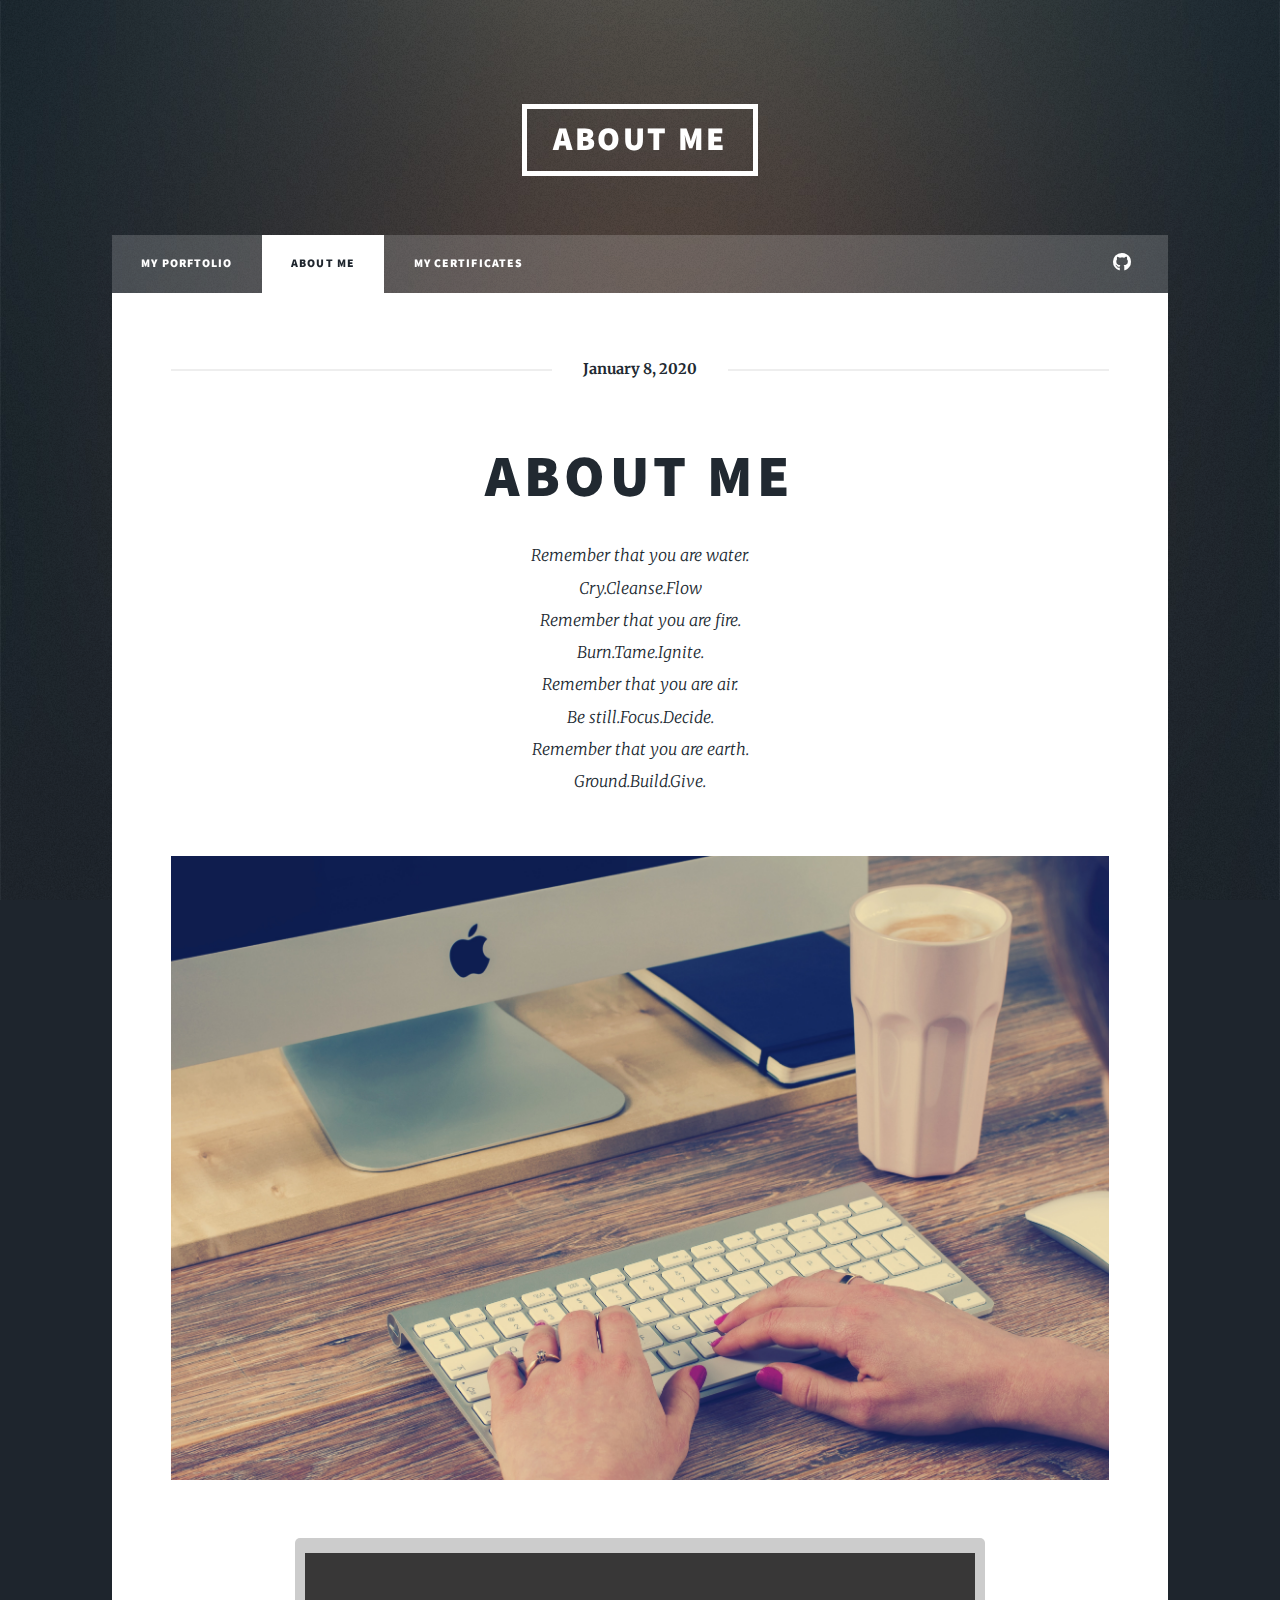
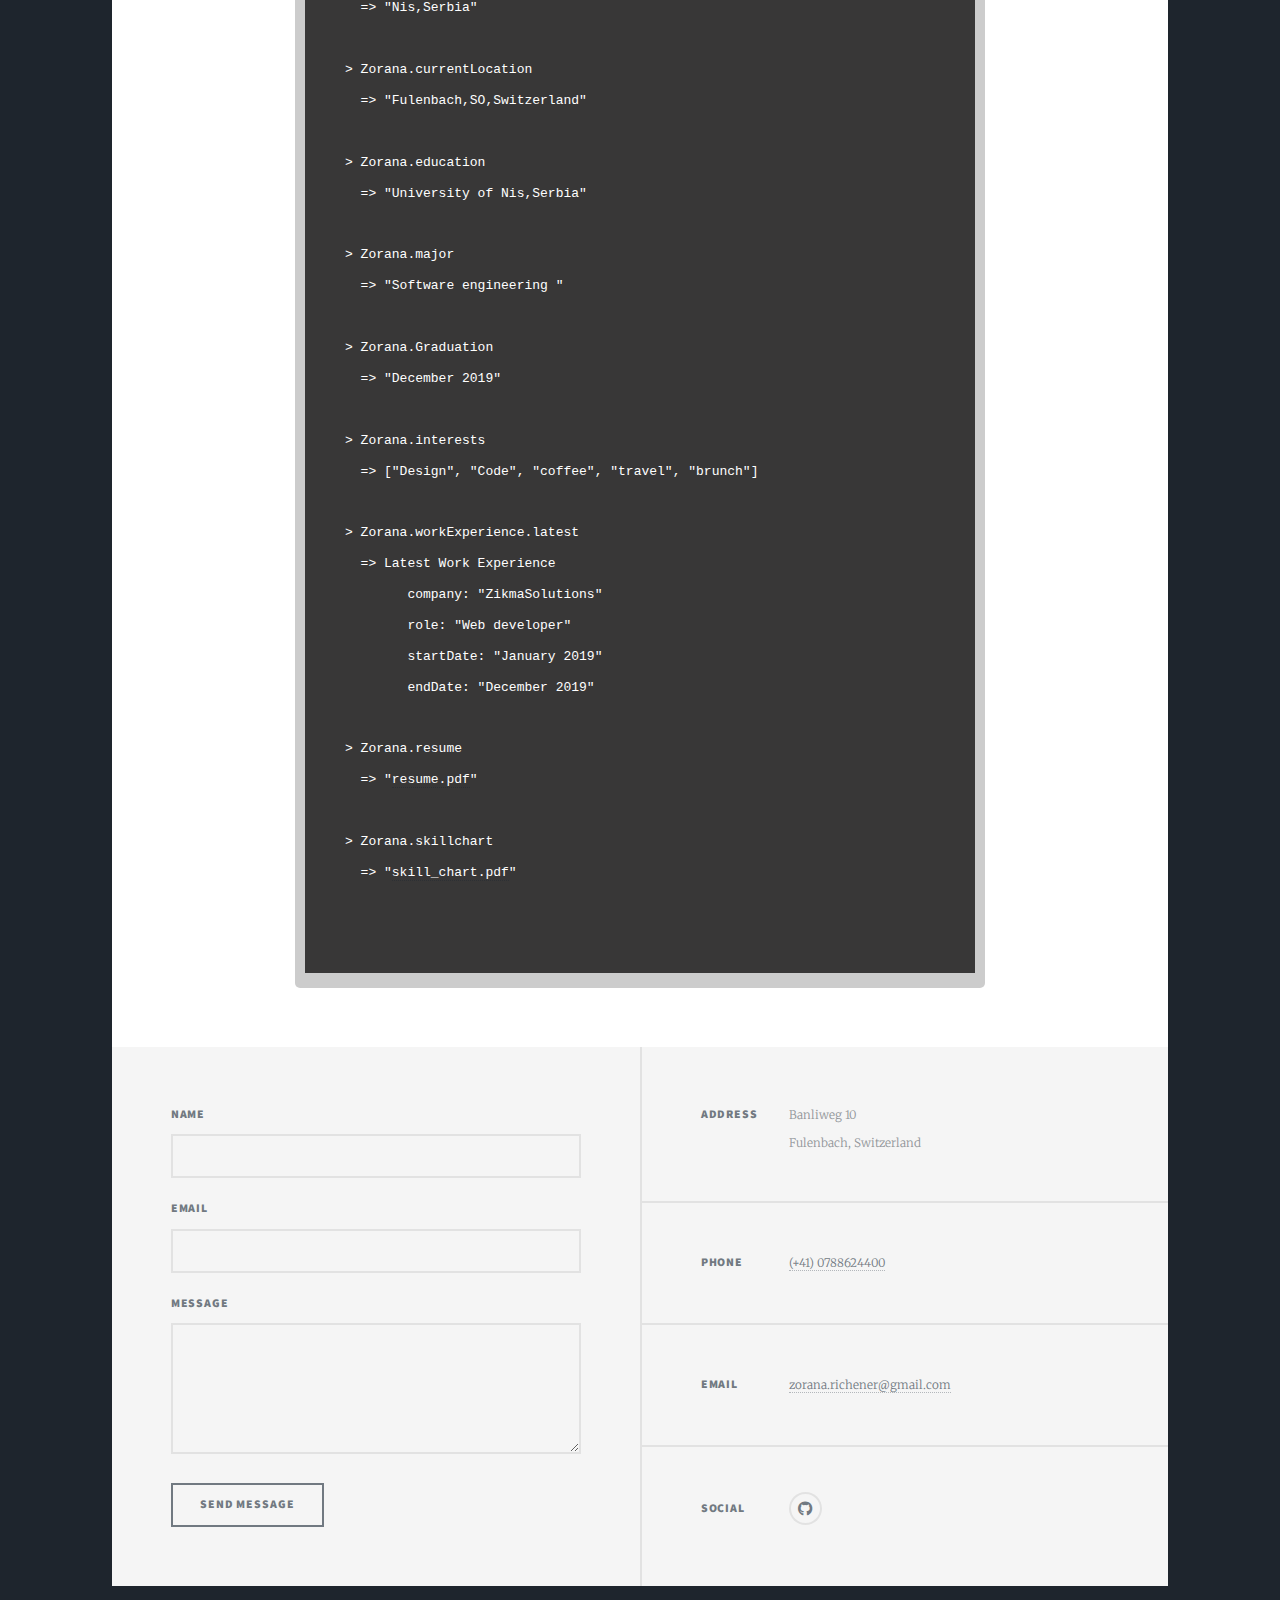
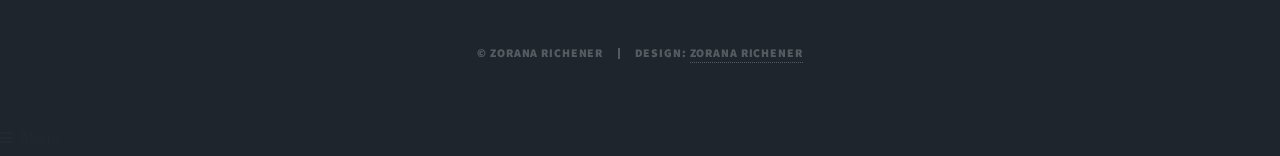
==== commit 8938618e: "Update about_me.html" ====
--- a/about_me.html
+++ b/about_me.html
@@ -40,7 +40,7 @@
 						<!-- Post -->
 							<section class="post">
 								<header class="major">
-									<span class="date">October 3, 2019</span>
+									<span class="date">January 8, 2020</span>
 									<h1>About me<br />
 									</h1>
 
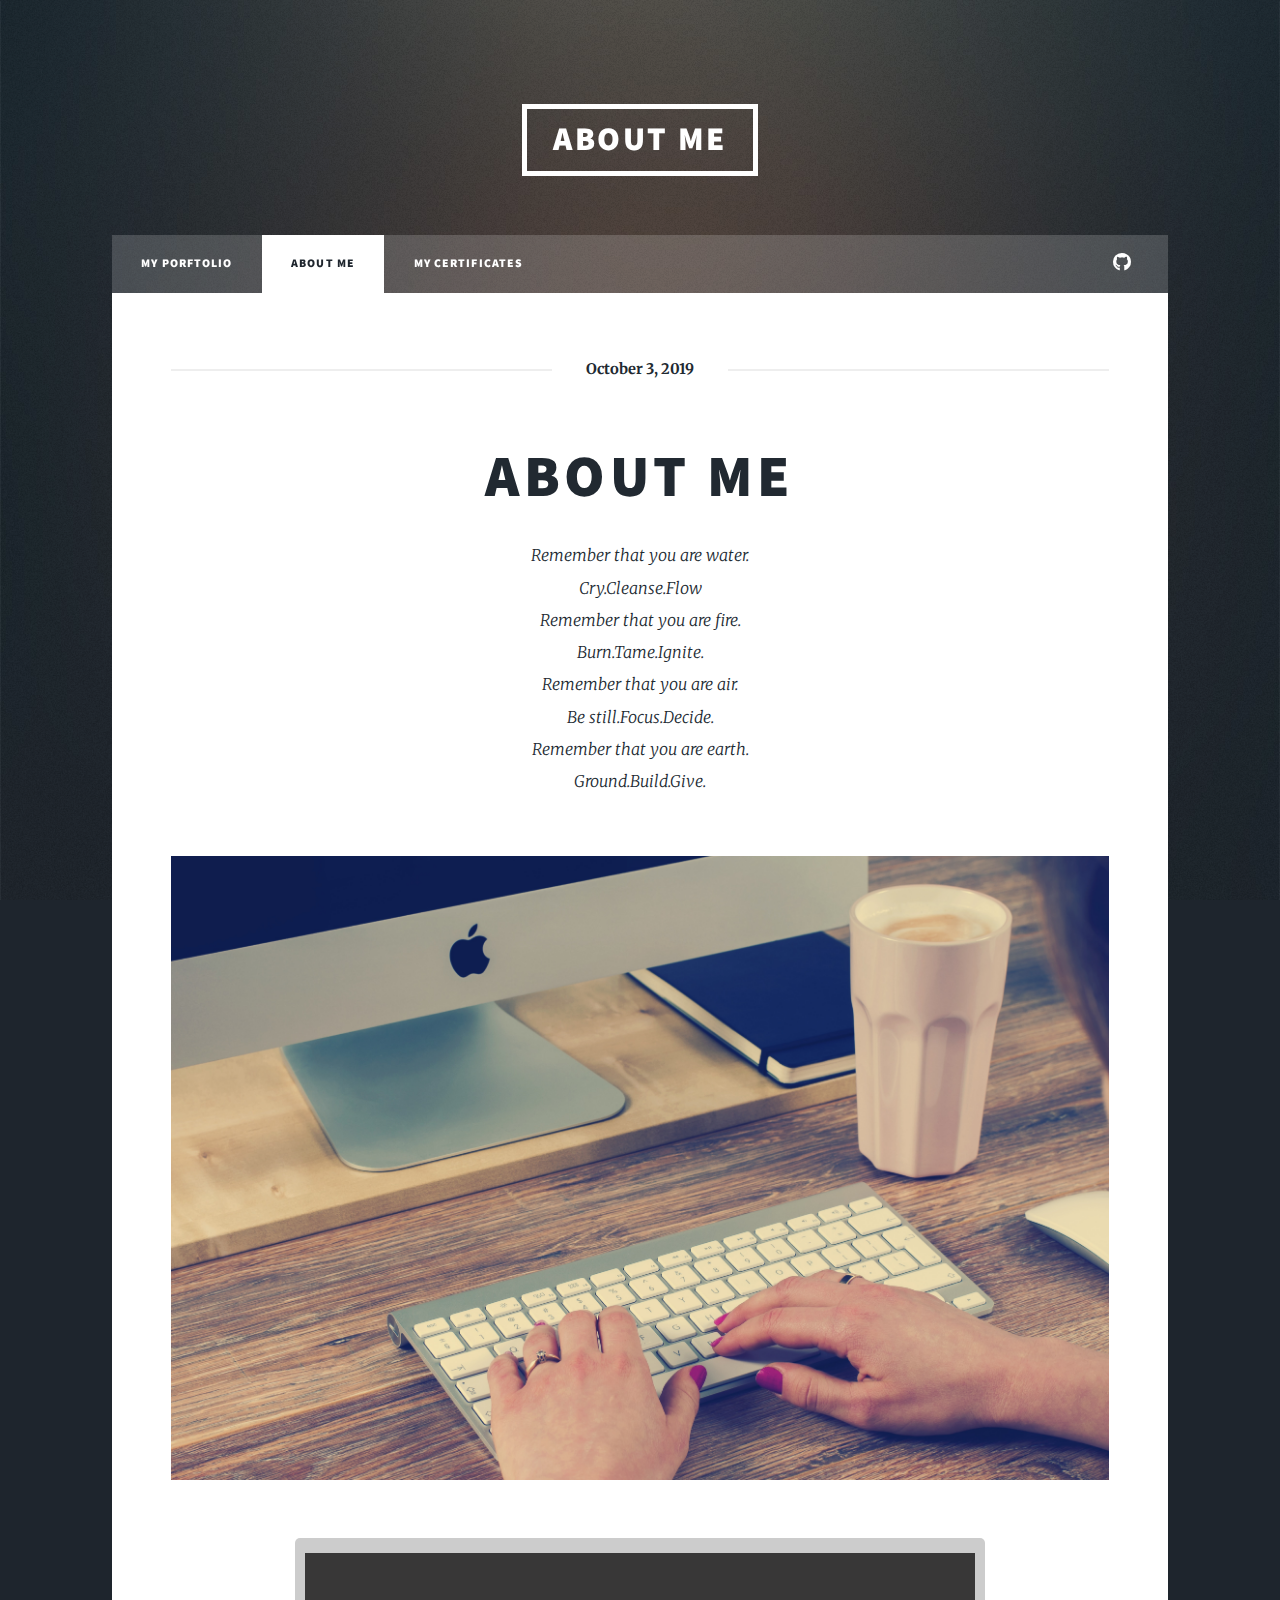
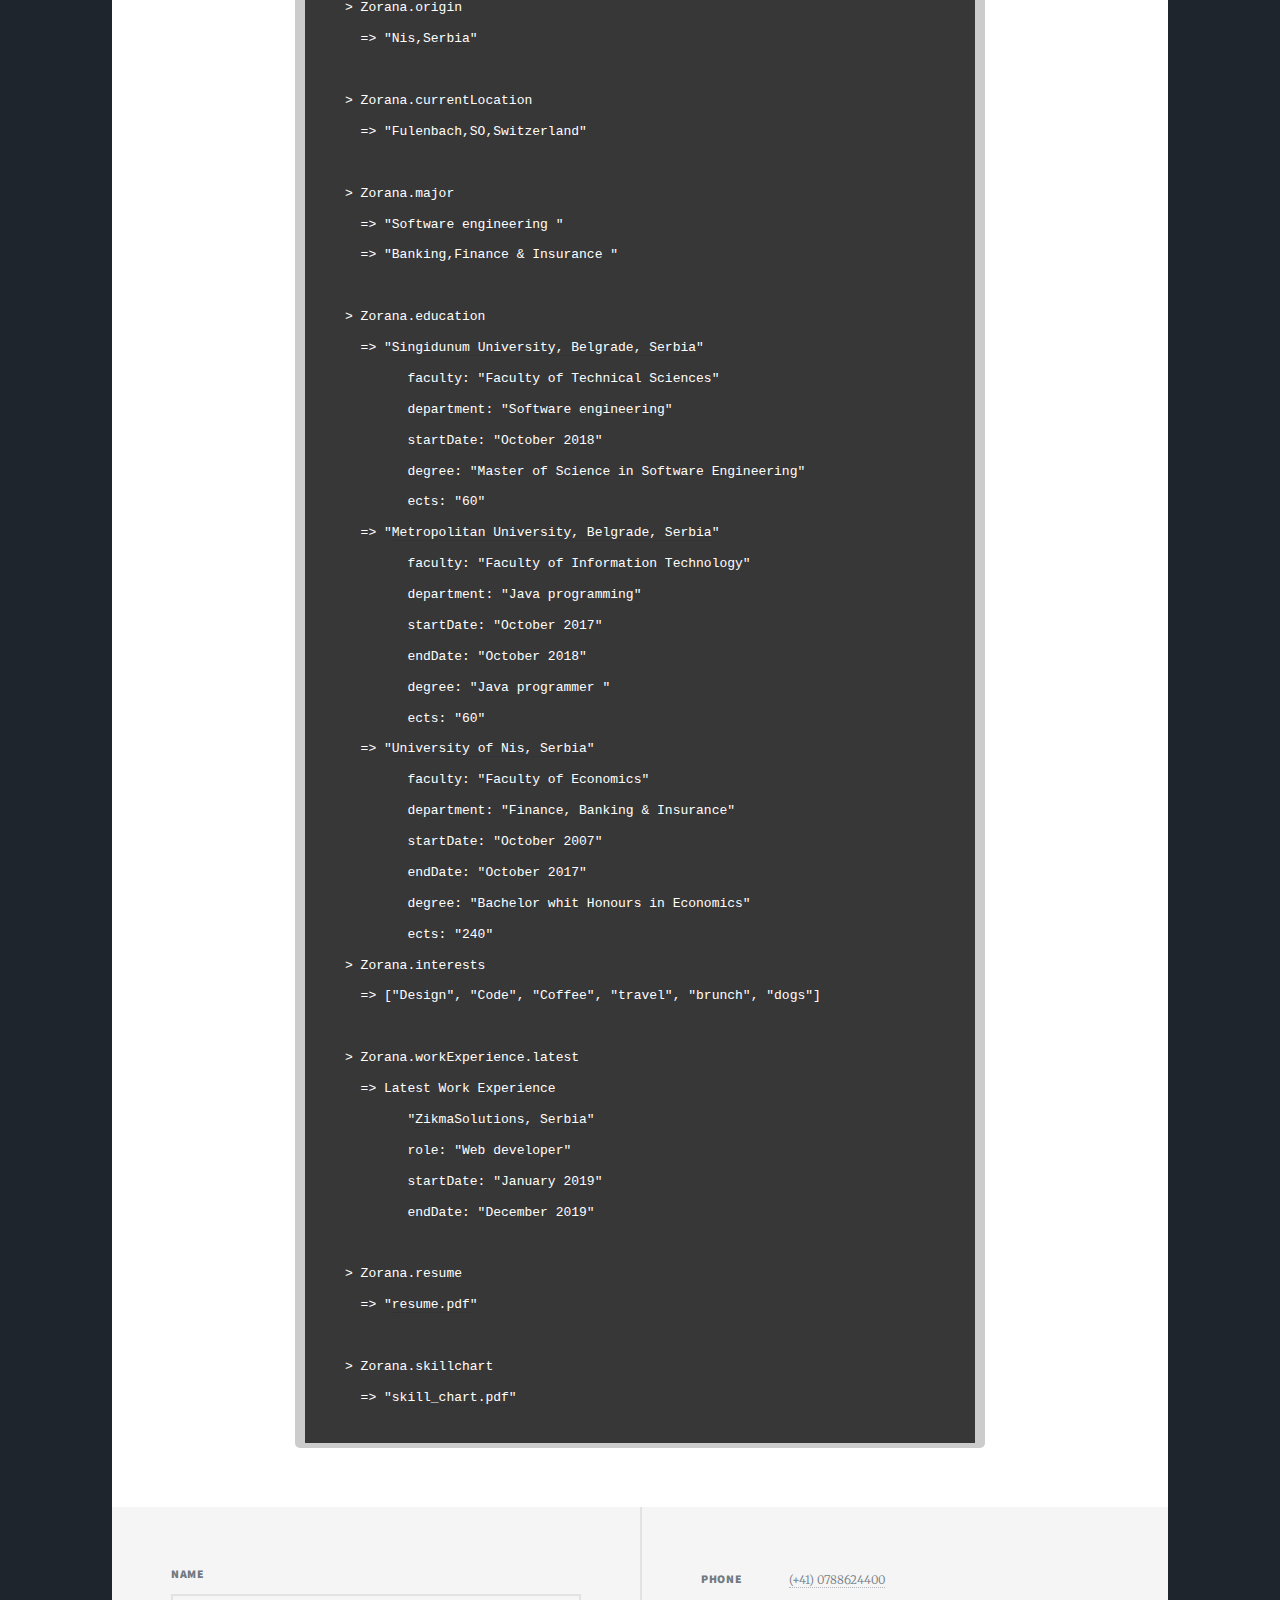
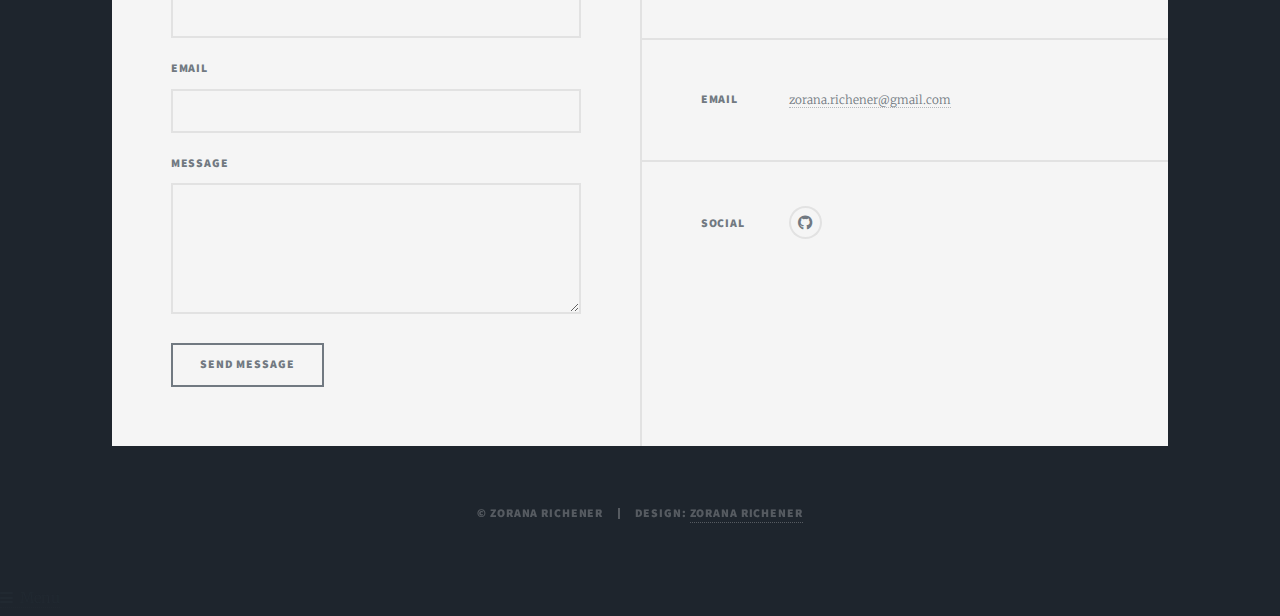
==== commit fdc3502e: "Add files via upload" ====
--- a/about_me.html
+++ b/about_me.html
@@ -1,162 +1,178 @@
-<!DOCTYPE HTML>
-
-<html>
-	<head>
-		<title>About me</title>
-		<meta charset="utf-8" />
-		<meta name="viewport" content="width=device-width, initial-scale=1, user-scalable=no" />
-		<link rel="stylesheet" href="assets/css/main.css" />
-		<noscript><link rel="stylesheet" href="assets/css/noscript.css" /></noscript>
-	</head>
-	<body class="is-preload">
-
-		<!-- Wrapper -->
-			<div id="wrapper">
-
-				<!-- Header -->
-					<header id="header">
-						<a href="index.html" class="logo">About me</a>
-
-					</header>
-
-				<!-- Nav -->
-					<nav id="nav">
-						<ul class="links">
-							<li><a href="index.html">My Porftolio</a></li>
-							<li class="active"><a href="about_me.html">About me</a></li>
-							<li><a href="certificates.html">My certificates</a></li>
-
-
-						</ul>
-						<ul class="icons">
-
-							<li><a href="https://github.com/ZoranaRichener" class="icon brands fa-github"><span class="label">GitHub</span></a></li>
-						</ul>
-					</nav>
-
-				<!-- Main -->
-					<div id="main">
-
-						<!-- Post -->
-							<section class="post">
-								<header class="major">
-									<span class="date">January 8, 2020</span>
-									<h1>About me<br />
-									</h1>
-
-									<p>Remember that you are water.<br />
-									Cry.Cleanse.Flow<br />
-									Remember that you are fire.<br />
-									Burn.Tame.Ignite.<br />
-									Remember that you are air.<br />
-									Be still.Focus.Decide.<br />
-									Remember that you are earth.<br />
-									Ground.Build.Give.<br />
-									</p>
-
-								</header>
-								<div class="image main"><img src="images/main.jpg" alt="" /></div>
-
-
-							   <!-- Console -->
-					<div id="code">
-						<div id="console" style="color: white;>
-							&gt; Zorana.origin<br/>
-							<span class="answer" >&nbsp;&nbsp;=&gt; "Nis,Serbia"<br/><br/></span>
-							&gt; Zorana.currentLocation<br/>
-							<span class="answer" >&nbsp;&nbsp;=&gt; "Fulenbach,SO,Switzerland"<br/><br/></span>
-							&gt; Zorana.education<br/>
-							<span class="answer">&nbsp;&nbsp;=&gt; "University of Nis,Serbia"<br/><br/></span>
-							&gt; Zorana.major<br/>
-							<span class="answer">&nbsp;&nbsp;=&gt; "Software engineering "<br/><br/></span>
-							&gt; Zorana.Graduation<br/>
-							<span class="answer">&nbsp;&nbsp;=&gt; "December 2019"<br/><br/></span>
-							&gt; Zorana.interests<br/>
-							<span class="answer">&nbsp;&nbsp;=&gt; ["Design", "Code", "coffee", "travel", "brunch"]<br/><br/></span>
-							&gt; Zorana.workExperience.latest<br/>
-							<span class="answer">&nbsp;&nbsp;=&gt; Latest Work Experience<br/>
-												 &nbsp;&nbsp;&nbsp;&nbsp;&nbsp;&nbsp;&nbsp; company: "ZikmaSolutions"<br/>
-												 &nbsp;&nbsp;&nbsp;&nbsp;&nbsp;&nbsp;&nbsp; role: "Web developer"<br/>
-												 &nbsp;&nbsp;&nbsp;&nbsp;&nbsp;&nbsp;&nbsp; startDate: "January 2019"<br/>
-												 &nbsp;&nbsp;&nbsp;&nbsp;&nbsp;&nbsp;&nbsp; endDate: "December 2019"<br/>
-							<br/></span>
-							&gt; Zorana.resume<br/>
-							<span class="answer" >&nbsp;&nbsp;=&gt; "<a class="link" style="color:#FFFFFF; target="_blank" href="resume.pdf">resume.pdf</a>"<br/><br/></span>
-							&gt; Zorana.skillchart<br/>
-							<span class="answer" >&nbsp;&nbsp;=&gt; "<a class="link" style="color:#FFFFFF; target="_blank" href="skillchartzoranarichener.pdf">skill_chart.pdf</a>"<br/><br/></span>
-
-						</div>
-					</div>
-							</section>
-
-
-
-
-
-			</div>
-
-				<!-- Footer -->
-					<footer id="footer">
-						<section>
-							<form method="post" action="#">
-								<div class="fields">
-									<div class="field">
-										<label for="name">Name</label>
-										<input type="text" name="name" id="name" />
-									</div>
-									<div class="field">
-										<label for="email">Email</label>
-										<input type="text" name="email" id="email" />
-									</div>
-									<div class="field">
-										<label for="message">Message</label>
-										<textarea name="message" id="message" rows="3"></textarea>
-									</div>
-								</div>
-								<ul class="actions">
-									<li><input type="submit" value="Send Message" /></li>
-								</ul>
-							</form>
-						</section>
-						<section class="split contact">
-							<section class="alt">
-								<h3>Address</h3>
-								<p>Banliweg 10<br />
-								Fulenbach, Switzerland</p>
-							</section>
-							<section>
-								<h3>Phone</h3>
-								<p><a href="#">(+41) 0788624400</a></p>
-							</section>
-							<section>
-								<h3>Email</h3>
-								<p><a href="#">zorana.richener@gmail.com</a></p>
-							</section>
-							<section>
-								<h3>Social</h3>
-								<ul class="icons alt">
-
-							        <li><a href="https://github.com/ZoranaRichener" class="icon brands fa-github"><span class="label">GitHub</span></a></li>
-								</ul>
-							</section>
-						</section>
-					</footer>
-
-				<!-- Copyright -->
-					<div id="copyright">
-						<ul><li>&copy; Zorana Richener</li><li>Design: <a href="#">Zorana Richener</a></li></ul>
-					</div>
-
-			</div>
-
-		<!-- Scripts -->
-			<script src="assets/js/jquery.min.js"></script>
-			<script src="assets/js/jquery.scrollex.min.js"></script>
-			<script src="assets/js/jquery.scrolly.min.js"></script>
-			<script src="assets/js/browser.min.js"></script>
-			<script src="assets/js/breakpoints.min.js"></script>
-			<script src="assets/js/util.js"></script>
-			<script src="assets/js/main.js"></script>
-
-	</body>
-</html>
+<!DOCTYPE HTML>
+
+<html>
+	<head>
+		<title>About me</title>
+		<meta charset="utf-8" />
+		<meta name="viewport" content="width=device-width, initial-scale=1, user-scalable=no" />
+		<link rel="stylesheet" href="assets/css/main.css" />
+		<noscript><link rel="stylesheet" href="assets/css/noscript.css" /></noscript>
+	</head>
+	<body class="is-preload">
+
+		<!-- Wrapper -->
+			<div id="wrapper">
+
+				<!-- Header -->
+					<header id="header">
+						<a href="index.html" class="logo">About me</a>
+
+					</header>
+
+				<!-- Nav -->
+					<nav id="nav">
+						<ul class="links">
+							<li><a href="index.html">My Porftolio</a></li>
+							<li class="active"><a href="about_me.html">About me</a></li>
+							<li><a href="certificates.html">My certificates</a></li>
+
+
+						</ul>
+						<ul class="icons">
+
+							<li><a href="https://github.com/ZoranaRichener" class="icon brands fa-github"><span class="label">GitHub</span></a></li>
+						</ul>
+					</nav>
+
+				<!-- Main -->
+					<div id="main">
+
+						<!-- Post -->
+							<section class="post">
+								<header class="major">
+									<span class="date">October 3, 2019</span>
+									<h1>About me<br />
+									</h1>
+
+									<p>Remember that you are water.<br />
+									Cry.Cleanse.Flow<br />
+									Remember that you are fire.<br />
+									Burn.Tame.Ignite.<br />
+									Remember that you are air.<br />
+									Be still.Focus.Decide.<br />
+									Remember that you are earth.<br />
+									Ground.Build.Give.<br />
+									</p>
+
+								</header>
+								<div class="image main"><img src="images/main.jpg" alt="" /></div>
+
+
+							   <!-- Console -->
+					<div id="code">
+						<div id="console" >
+					
+							&gt; Zorana.origin<br/>
+							<span class="answer">&nbsp;&nbsp;=&gt; "<a class="link" style="color:#FFFFFF; target="_blank" href="https://en.wikipedia.org/wiki/Ni%C5%A1">Nis,Serbia</a>"<br/><br/></span>
+							&gt; Zorana.currentLocation<br/>
+							<span class="answer" >&nbsp;&nbsp;=&gt; "Fulenbach,SO,Switzerland"<br/><br/></span>
+							&gt; Zorana.major<br/>
+							<span class="answer">&nbsp;&nbsp;=&gt; "Software engineering "<br/></span>
+							<span class="answer">&nbsp;&nbsp;=&gt; "Banking,Finance & Insurance "<br/><br/></span>
+							&gt; Zorana.education<br/>
+							<span class="answer">&nbsp;&nbsp;=&gt; "<a class="link" style="color:#FFFFFF; target="_blank" href="http://eng.singidunum.ac.rs/">Singidunum University, Belgrade, Serbia</a>"<br/> 
+												 &nbsp;&nbsp;&nbsp;&nbsp;&nbsp;&nbsp;&nbsp; faculty: "Faculty of Technical Sciences"<br/>
+												 &nbsp;&nbsp;&nbsp;&nbsp;&nbsp;&nbsp;&nbsp; department: "Software engineering"<br/>
+												 &nbsp;&nbsp;&nbsp;&nbsp;&nbsp;&nbsp;&nbsp; startDate: "October 2018"<br/>
+												 &nbsp;&nbsp;&nbsp;&nbsp;&nbsp;&nbsp;&nbsp; degree: "Master of Science in Software Engineering"<br/>
+												 &nbsp;&nbsp;&nbsp;&nbsp;&nbsp;&nbsp;&nbsp; ects: "60"<br/>
+												 <span class="answer">&nbsp;&nbsp;=&gt; "<a class="link" style="color:#FFFFFF; target="_blank" href="https://www.metropolitan.ac.rs/en/">Metropolitan University, Belgrade, Serbia</a>"<br/>  
+												 &nbsp;&nbsp;&nbsp;&nbsp;&nbsp;&nbsp;&nbsp; faculty: "Faculty of Information Technology"<br/>
+												 &nbsp;&nbsp;&nbsp;&nbsp;&nbsp;&nbsp;&nbsp; department: "Java programming"<br/>
+												 &nbsp;&nbsp;&nbsp;&nbsp;&nbsp;&nbsp;&nbsp; startDate: "October 2017"<br/>
+												  &nbsp;&nbsp;&nbsp;&nbsp;&nbsp;&nbsp;&nbsp; endDate: "October 2018"<br/>
+												 &nbsp;&nbsp;&nbsp;&nbsp;&nbsp;&nbsp;&nbsp; degree: "Java programmer "<br/>
+												  &nbsp;&nbsp;&nbsp;&nbsp;&nbsp;&nbsp;&nbsp; ects: "60"<br/>
+												 <span class="answer">&nbsp;&nbsp;=&gt; "<a class="link" style="color:#FFFFFF; target="_blank" href=" https://www.ni.ac.rs/en/">University of Nis, Serbia</a>"<br/>   
+												 &nbsp;&nbsp;&nbsp;&nbsp;&nbsp;&nbsp;&nbsp; faculty: "Faculty of Economics"<br/>
+												 &nbsp;&nbsp;&nbsp;&nbsp;&nbsp;&nbsp;&nbsp; department: "Finance, Banking & Insurance"<br/>
+												 &nbsp;&nbsp;&nbsp;&nbsp;&nbsp;&nbsp;&nbsp; startDate: "October 2007"<br/>
+												  &nbsp;&nbsp;&nbsp;&nbsp;&nbsp;&nbsp;&nbsp; endDate: "October 2017"<br/>
+												 &nbsp;&nbsp;&nbsp;&nbsp;&nbsp;&nbsp;&nbsp; degree: "Bachelor whit Honours in Economics"<br/>
+												  &nbsp;&nbsp;&nbsp;&nbsp;&nbsp;&nbsp;&nbsp; ects: "240"<br/>
+						
+							&gt; Zorana.interests<br/>
+							<span class="answer">&nbsp;&nbsp;=&gt; ["Design", "Code", "Coffee", "travel", "brunch", "dogs"]<br/><br/></span>
+							&gt; Zorana.workExperience.latest<br/>
+							<span class="answer">&nbsp;&nbsp;=&gt; Latest Work Experience<br/>
+												 &nbsp;&nbsp;&nbsp;&nbsp;&nbsp;&nbsp;&nbsp; "<a class="link" style="color:#FFFFFF; target="_blank" href="https://zikmasolutions.com/">ZikmaSolutions, Serbia</a>"<br/>  
+												 &nbsp;&nbsp;&nbsp;&nbsp;&nbsp;&nbsp;&nbsp; role: "Web developer"<br/>
+												 &nbsp;&nbsp;&nbsp;&nbsp;&nbsp;&nbsp;&nbsp; startDate: "January 2019"<br/>
+												 &nbsp;&nbsp;&nbsp;&nbsp;&nbsp;&nbsp;&nbsp;  endDate: "December 2019"<br/>
+							<br/></span>
+							&gt; Zorana.resume<br/>
+							<span class="answer" >&nbsp;&nbsp;=&gt; "<a class="link" style="color:#FFFFFF; target="_blank" href="resume.pdf">resume.pdf</a>"<br/><br/></span>
+							&gt; Zorana.skillchart<br/>
+							<span class="answer" >&nbsp;&nbsp;=&gt; "<a class="link" style="color:#FFFFFF; target="_blank" href="skillchartzoranarichener.pdf">skill_chart.pdf</a>"<br/><br/></span>
+
+						</div>
+					</div>
+							</section>
+
+
+
+
+
+			</div>
+
+				<!-- Footer -->
+					<footer id="footer">
+						<section>
+							<form method="post" action="#">
+								<div class="fields">
+									<div class="field">
+										<label for="name">Name</label>
+										<input type="text" name="name" id="name" />
+									</div>
+									<div class="field">
+										<label for="email">Email</label>
+										<input type="text" name="email" id="email" />
+									</div>
+									<div class="field">
+										<label for="message">Message</label>
+										<textarea name="message" id="message" rows="3"></textarea>
+									</div>
+								</div>
+								<ul class="actions">
+									<li><input type="submit" value="Send Message" /></li>
+								</ul>
+							</form>
+						</section>
+						<section class="split contact">
+							
+							<section>
+								<h3>Phone</h3>
+								<p><a href="#">(+41) 0788624400</a></p>
+							</section>
+							<section>
+								<h3>Email</h3>
+								<p><a href="#">zorana.richener@gmail.com</a></p>
+							</section>
+							<section>
+								<h3>Social</h3>
+								<ul class="icons alt">
+
+							        <li><a href="https://github.com/ZoranaRichener" class="icon brands fa-github"><span class="label">GitHub</span></a></li>
+								</ul>
+							</section>
+						</section>
+					</footer>
+
+				<!-- Copyright -->
+					<div id="copyright">
+						<ul><li>&copy; Zorana Richener</li><li>Design: <a href="#">Zorana Richener</a></li></ul>
+					</div>
+
+			</div>
+
+		<!-- Scripts -->
+			<script src="assets/js/jquery.min.js"></script>
+			<script src="assets/js/jquery.scrollex.min.js"></script>
+			<script src="assets/js/jquery.scrolly.min.js"></script>
+			<script src="assets/js/browser.min.js"></script>
+			<script src="assets/js/breakpoints.min.js"></script>
+			<script src="assets/js/util.js"></script>
+			<script src="assets/js/main.js"></script>
+
+	</body>
+</html>
--- a/assets/css/main.css
+++ b/assets/css/main.css
@@ -3781,6 +3781,7 @@
 		}
 
 		#main > .post {
+
 			padding: 8rem 8rem 6rem 8rem ;
 		}
 
@@ -4484,8 +4485,8 @@
 				}
 
 		}
-		
-/* Code */	
+
+/* Code */
 #code {
 /*  margin-top:150px;*/
   border-radius: 5px;
@@ -4494,13 +4495,13 @@
   padding-top:15px;
   font-size:30px;
   background: #ccc;
-  height: 1050px;
+  height: 1510px;
   font-family: 'Monaco', 'Courier New';
   text-align: left;
   font-size:13px;
-  color: #fafafa;
-  
-  
+  color: white;
+
+
 }
 
 /* Console */
@@ -4508,16 +4509,19 @@
 #console {
   width:670px;
   padding: 40px;
-  height: 1020px;
+  height: 1490px;
   margin:0 auto;
   background: #383737;
   color:#FFFFFF;
-  
+
 }
 
 #link a {
   color: #FFFFFF;
   text-decoration: none;
+}
+.answer{
+	color:white;
 }
 
 }
@@ -4725,4 +4729,4 @@
 			visibility: visible;
 		}
 
-	}+	}
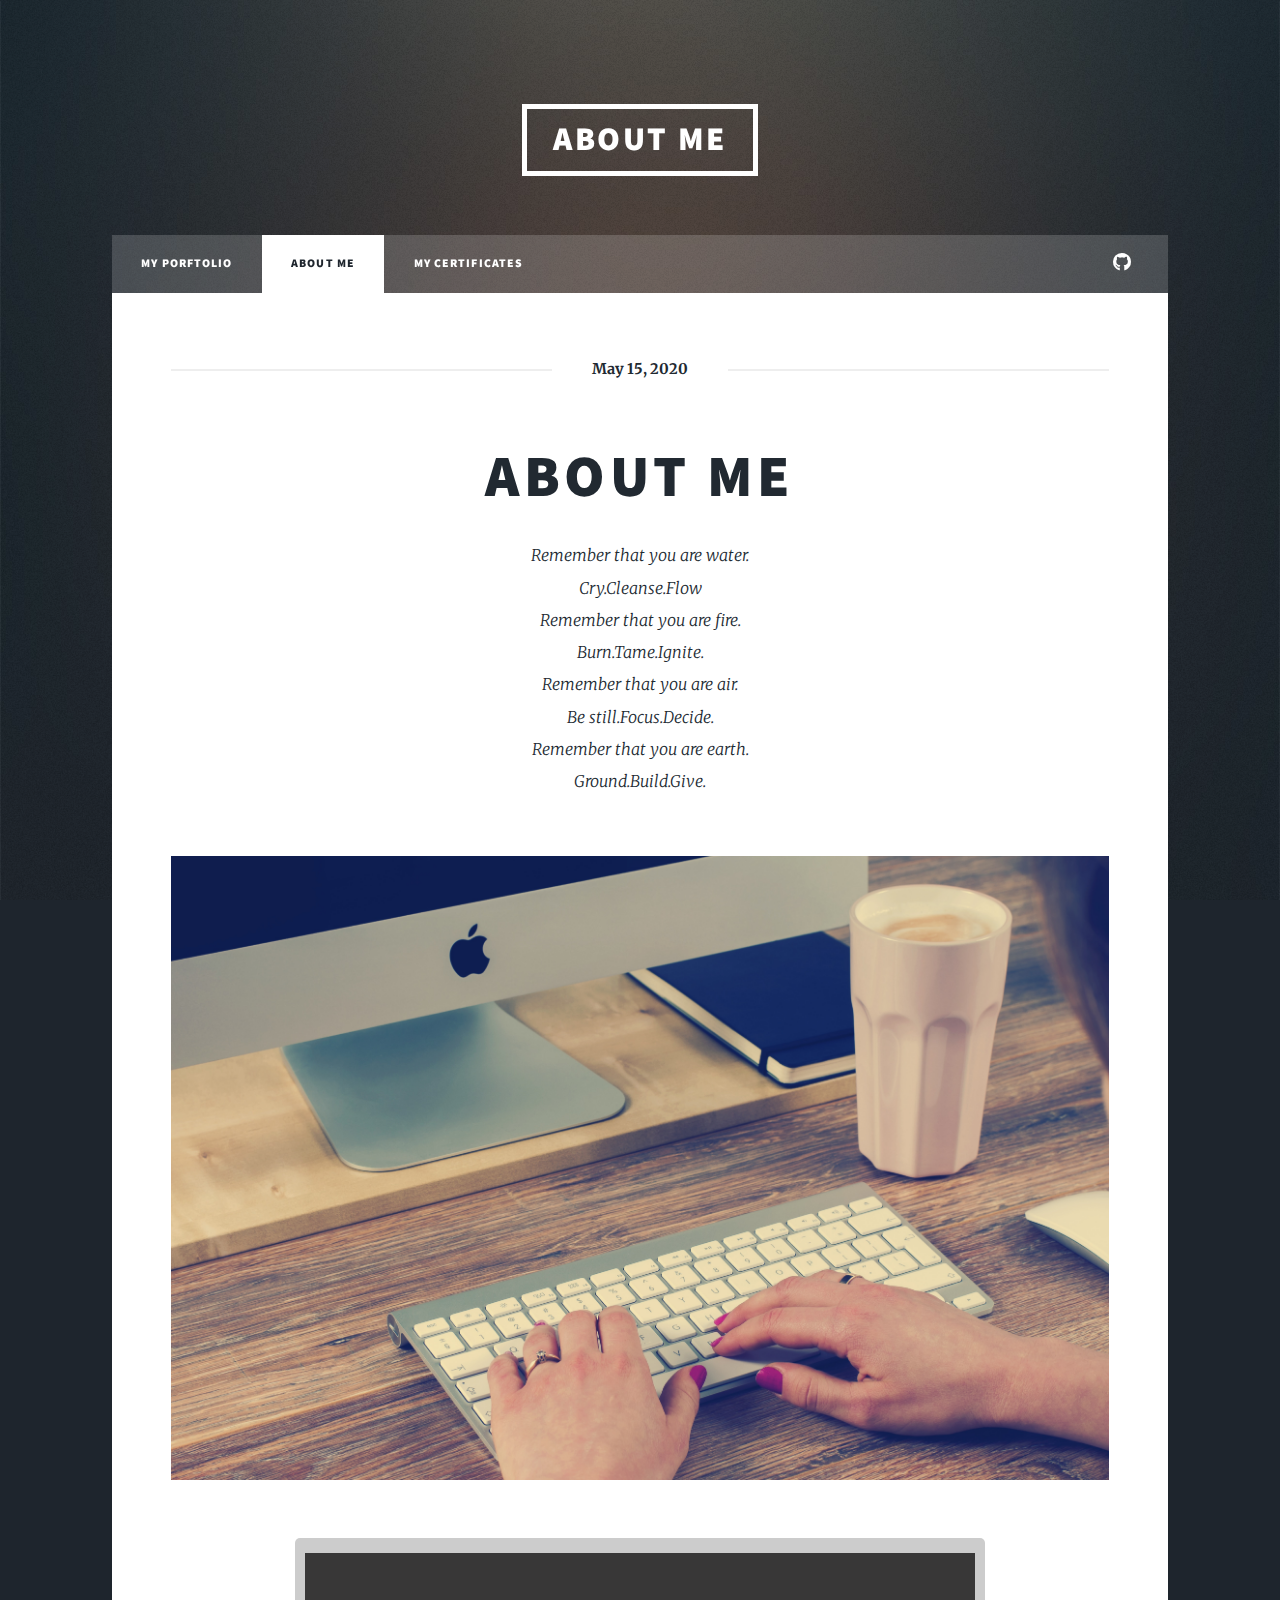
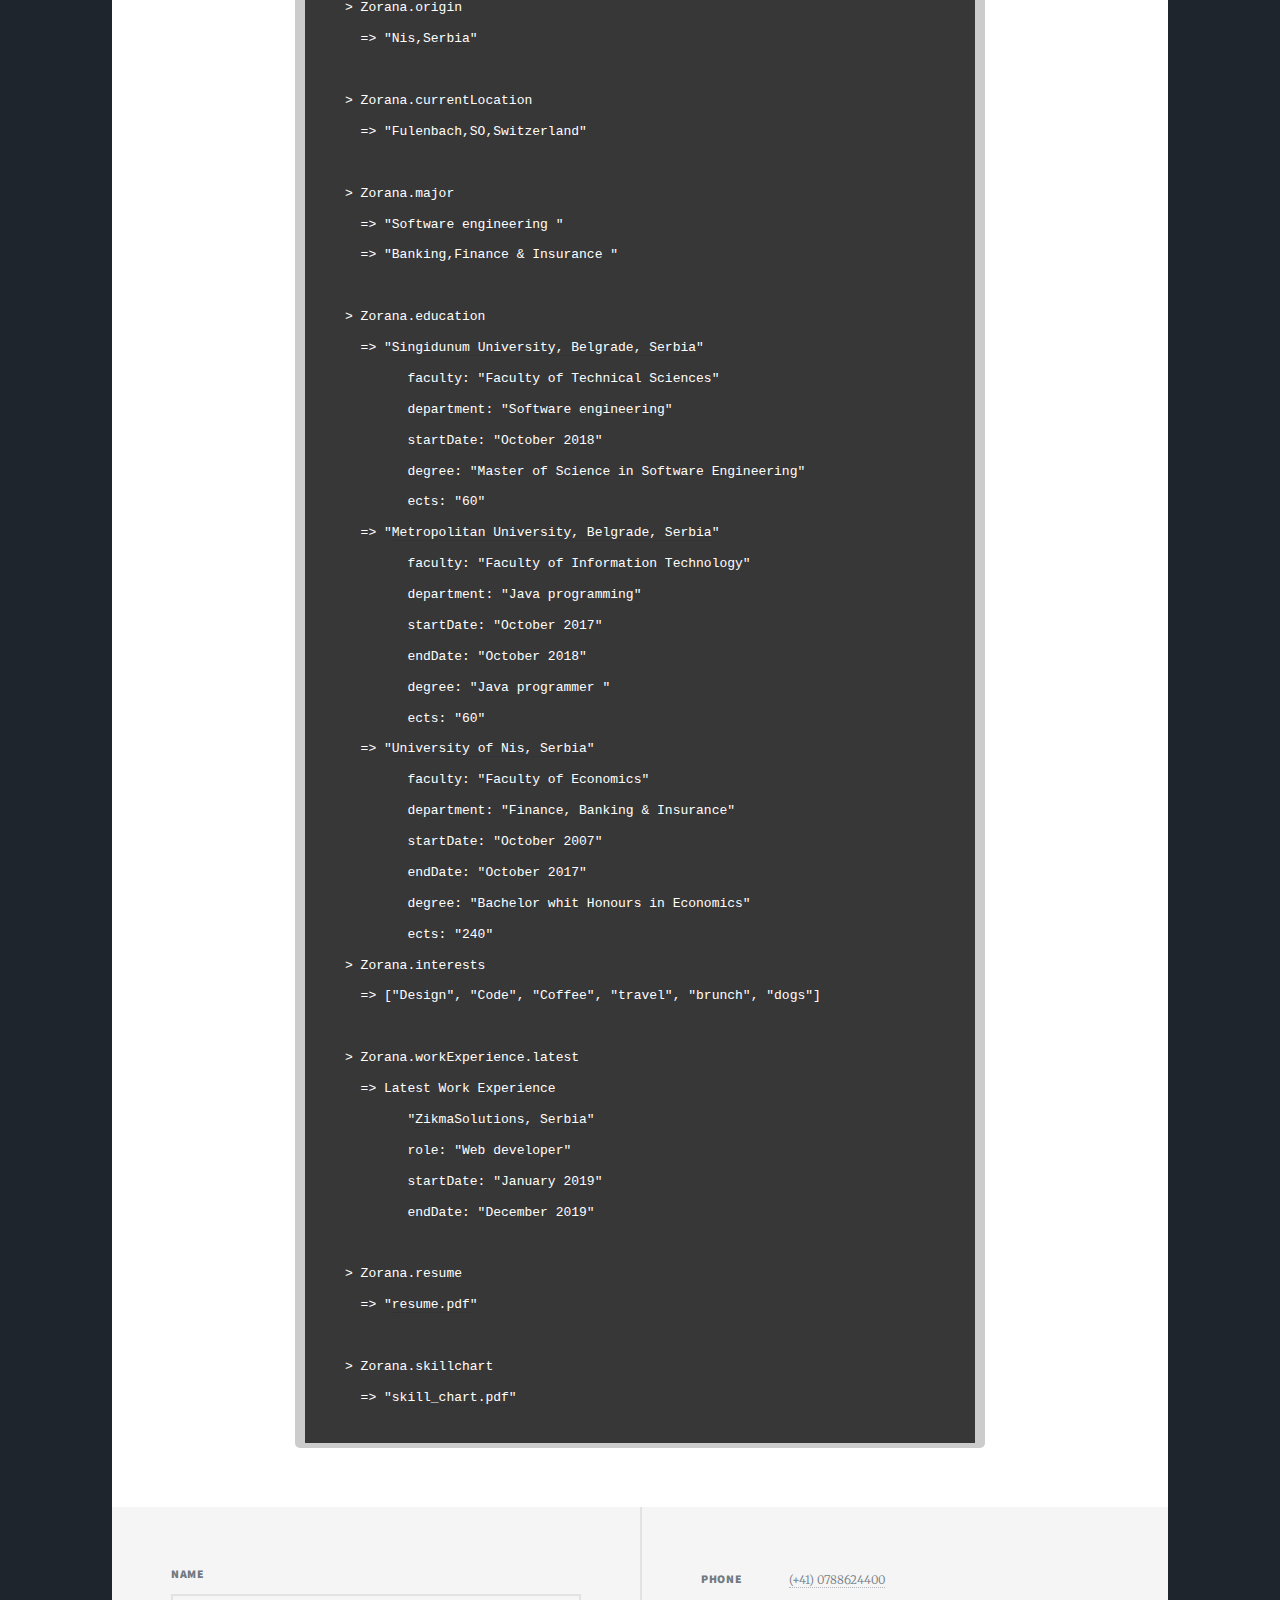
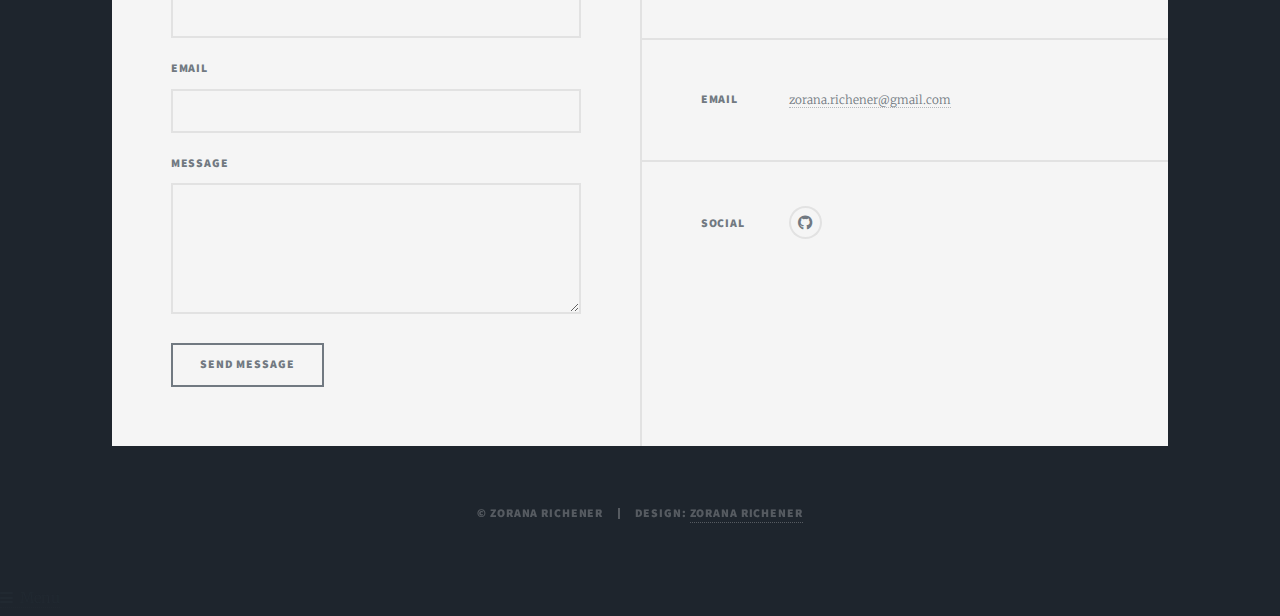
==== commit 900d14a3: "Update about_me.html" ====
--- a/about_me.html
+++ b/about_me.html
@@ -40,7 +40,7 @@
 						<!-- Post -->
 							<section class="post">
 								<header class="major">
-									<span class="date">October 3, 2019</span>
+									<span class="date">May 15, 2020</span>
 									<h1>About me<br />
 									</h1>
 
